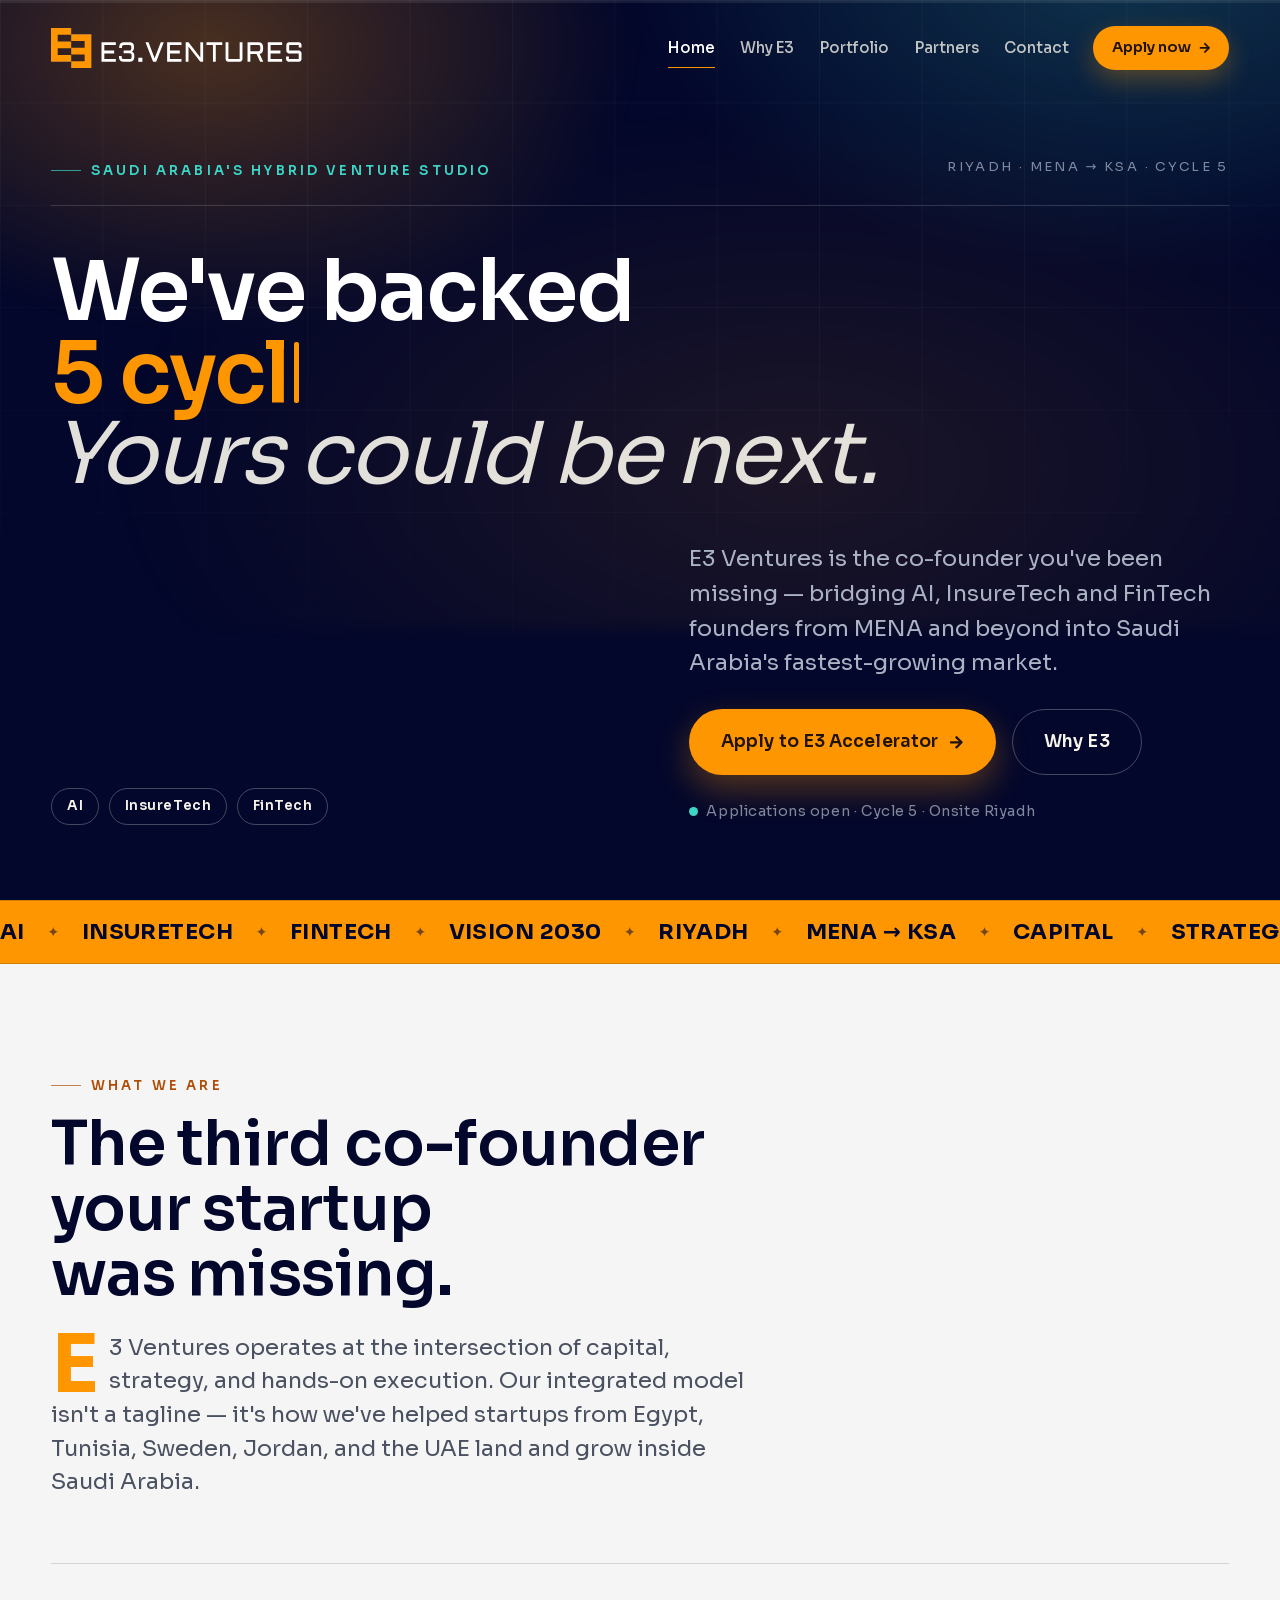
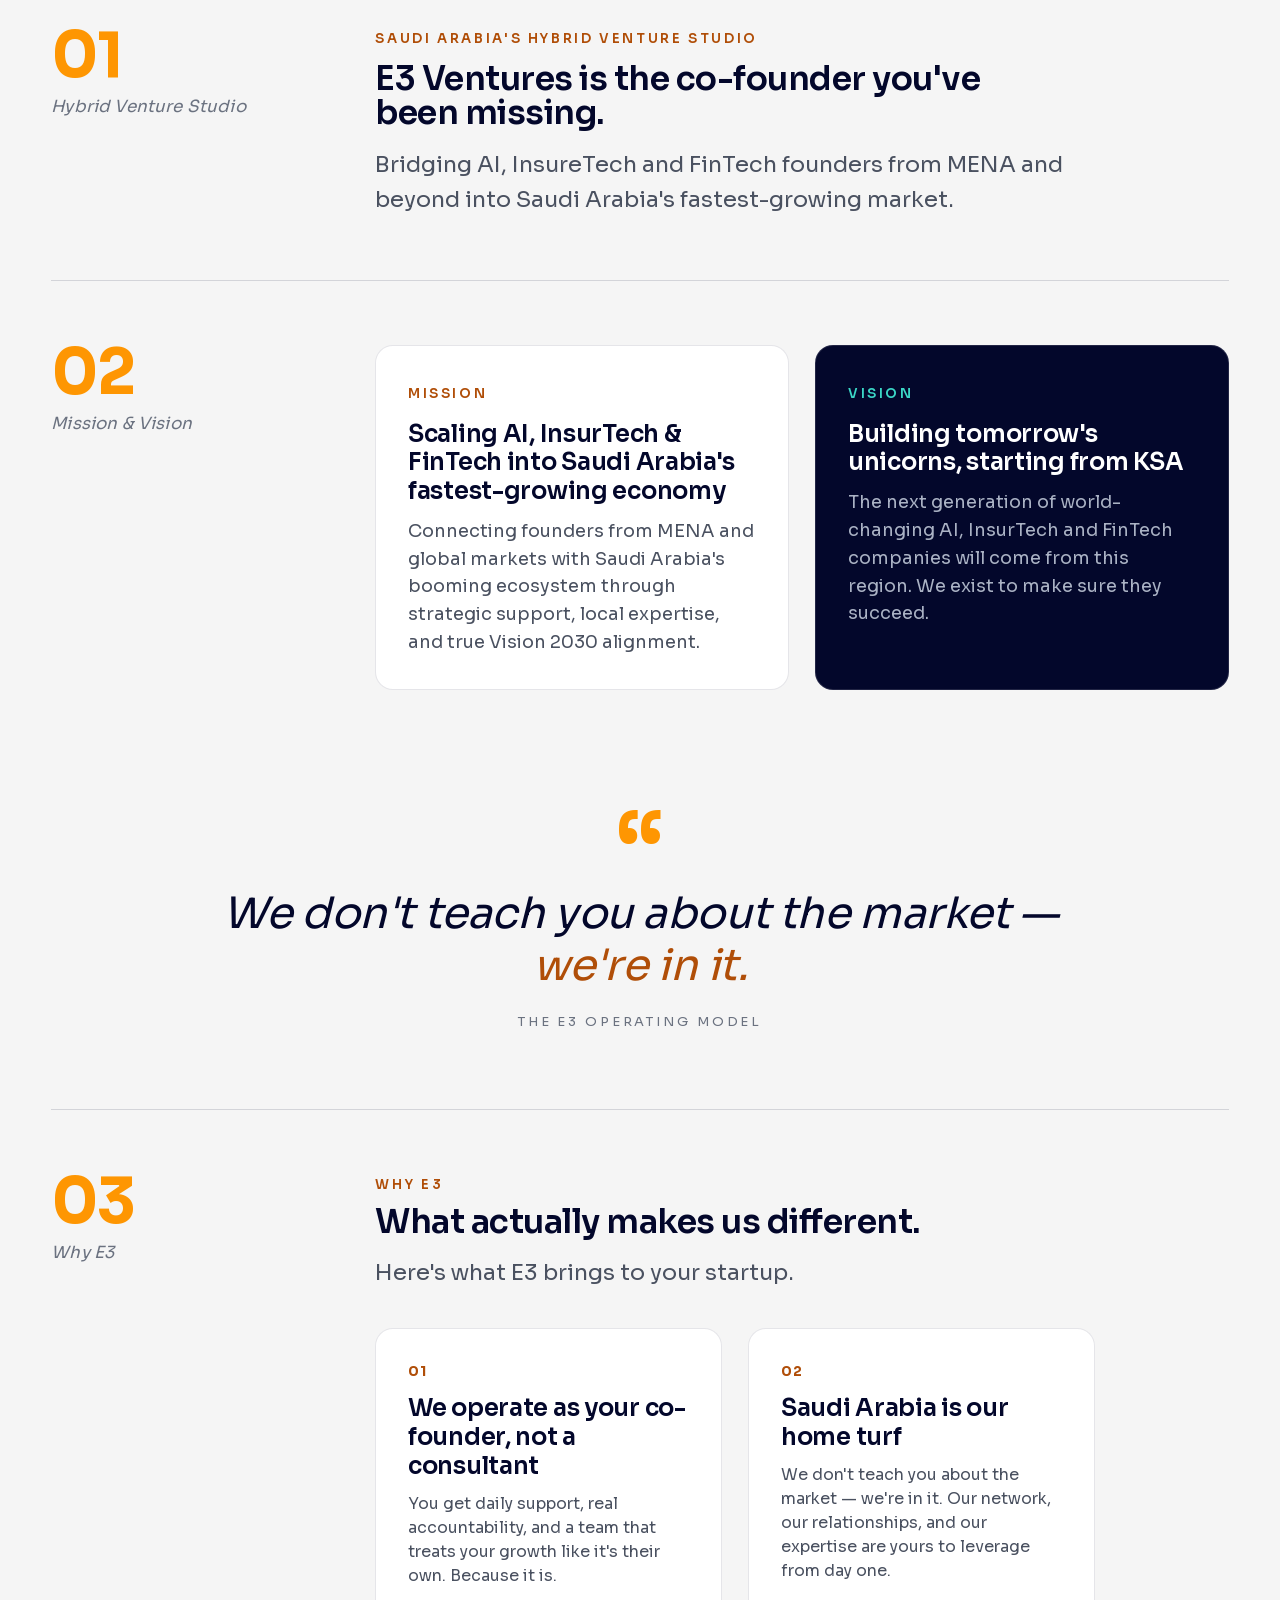
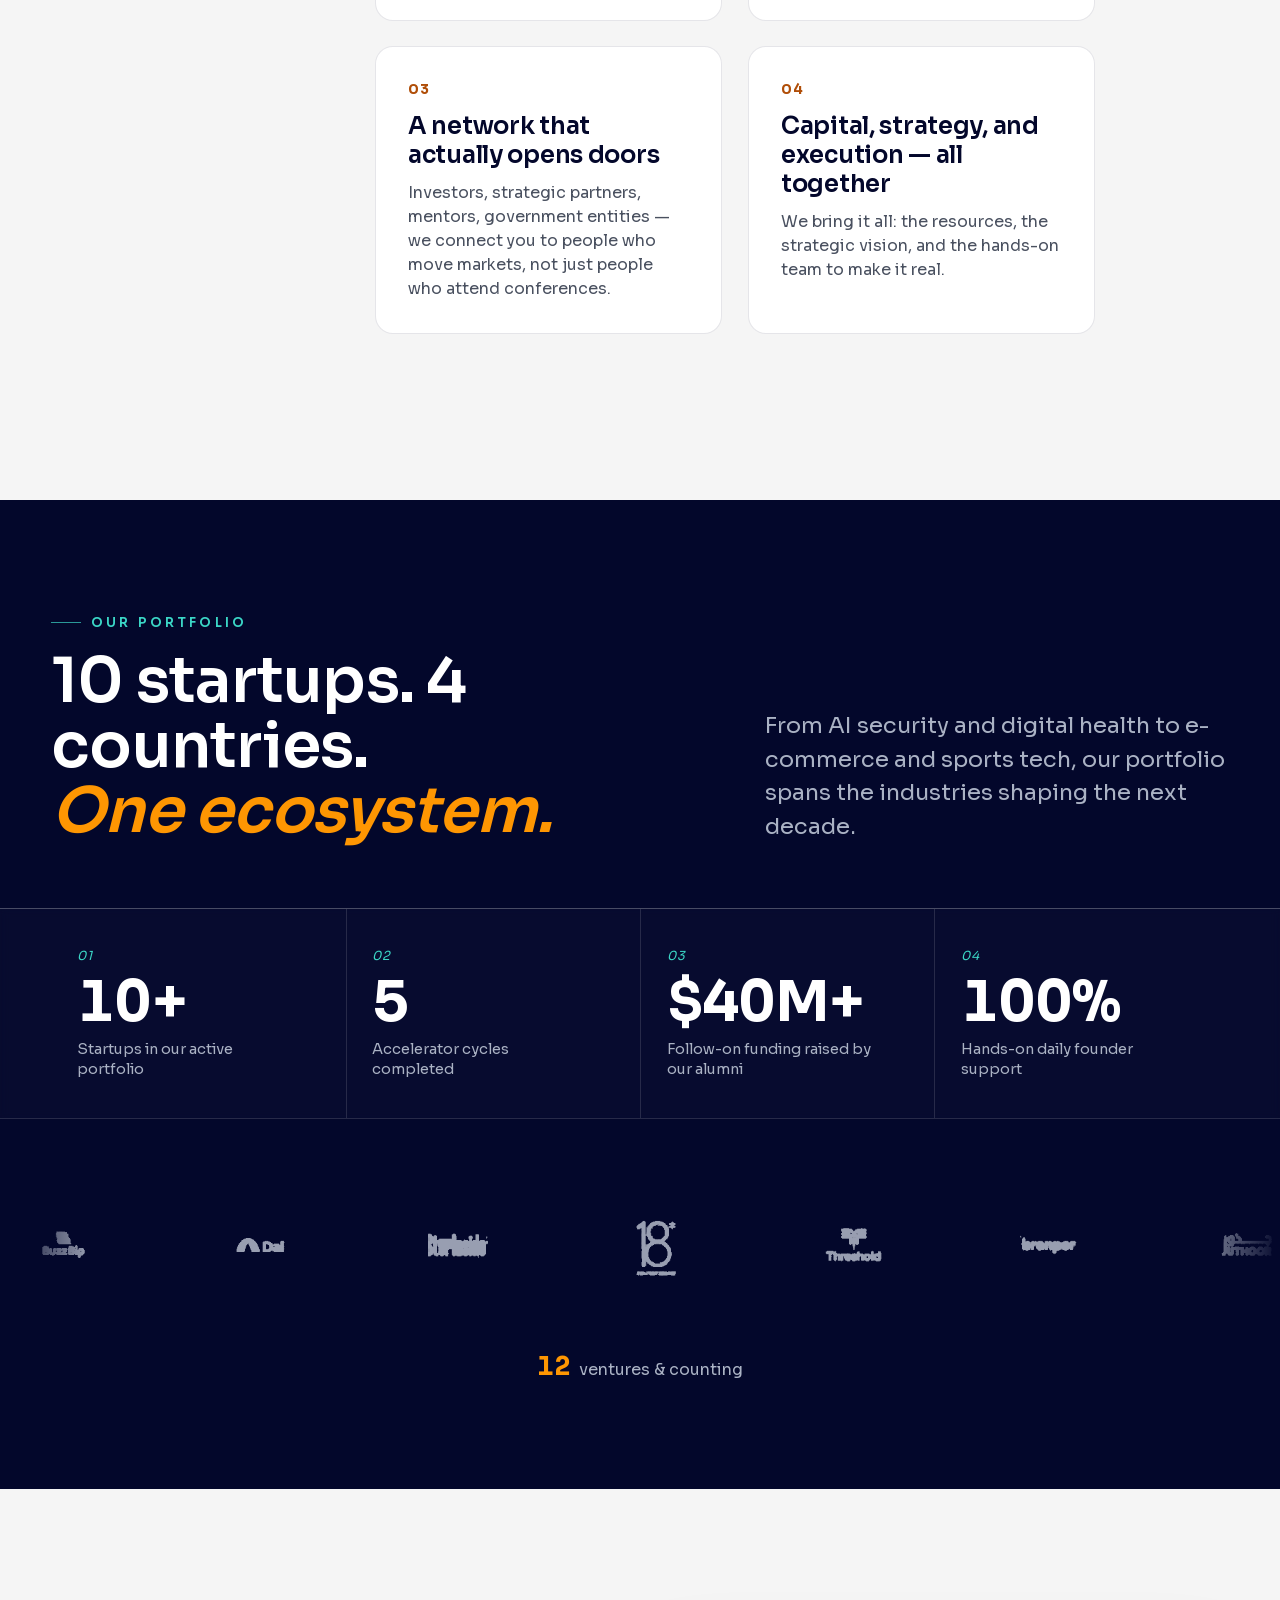
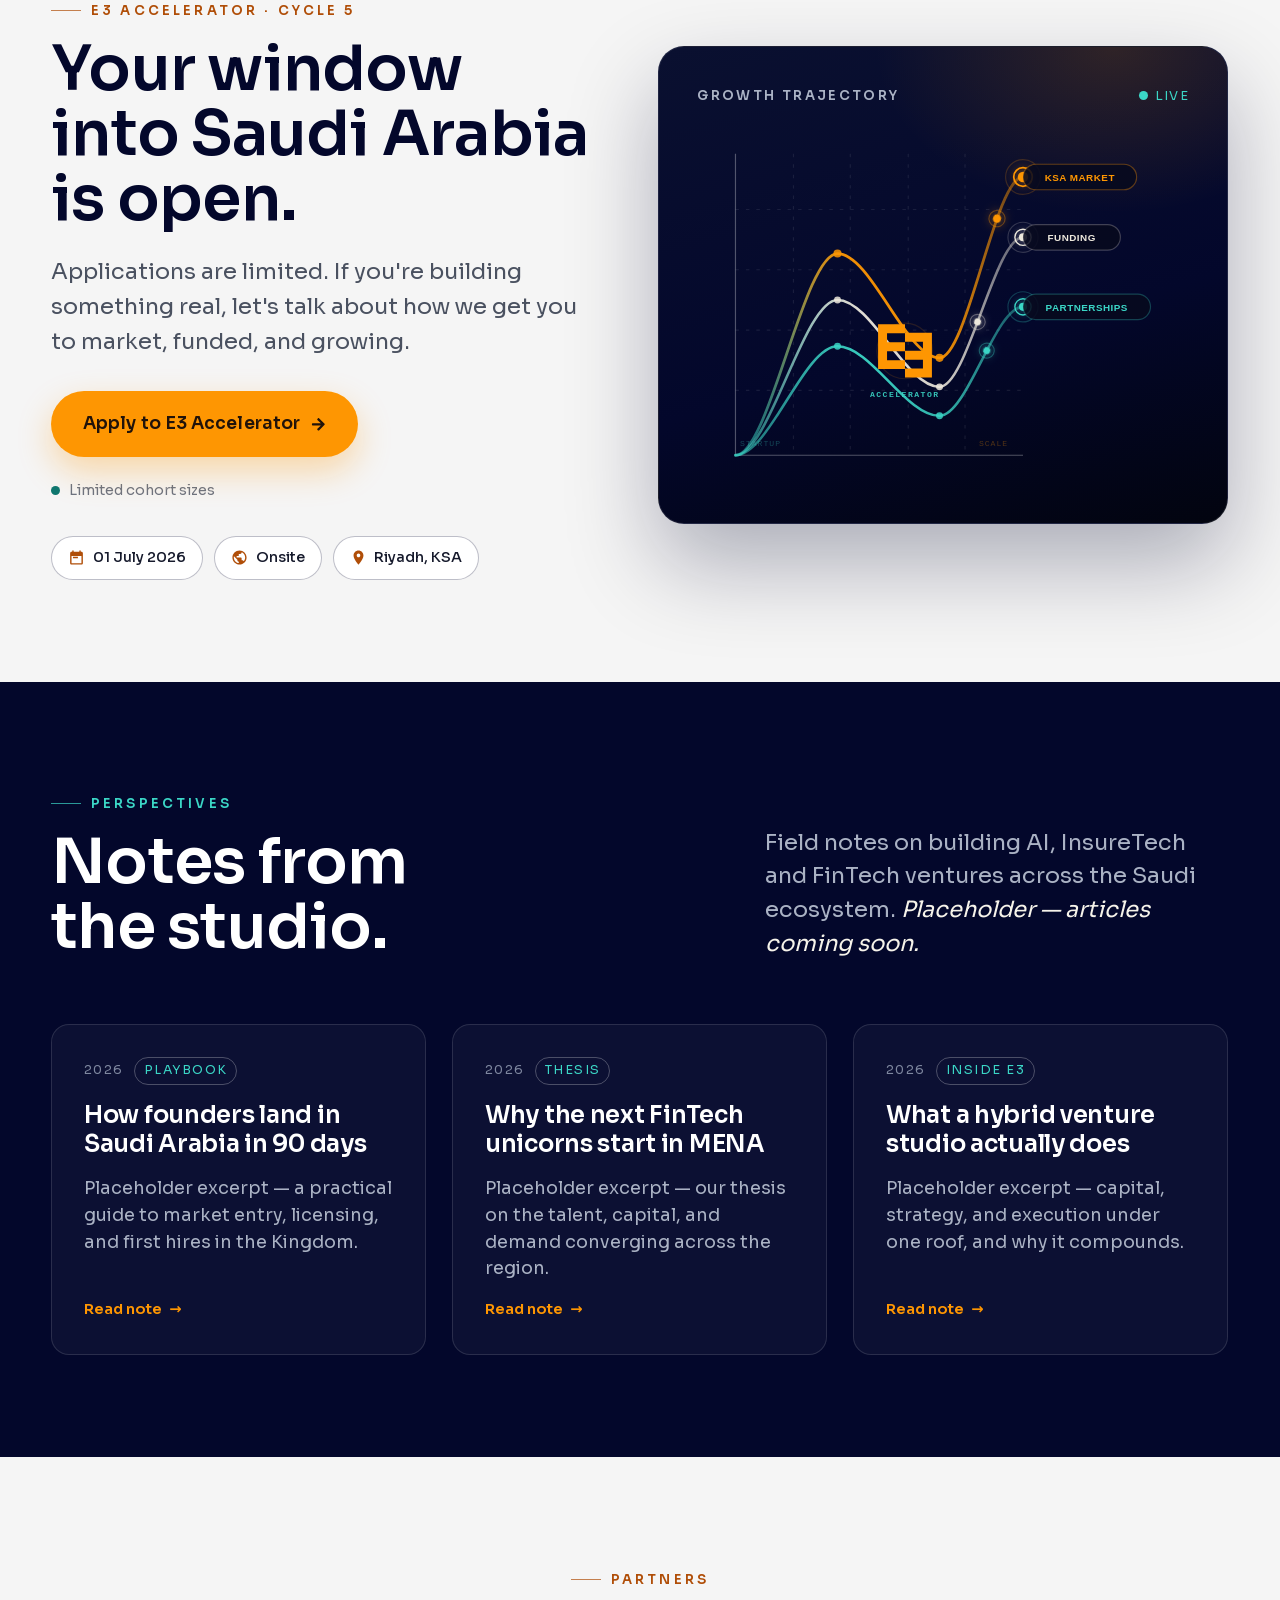
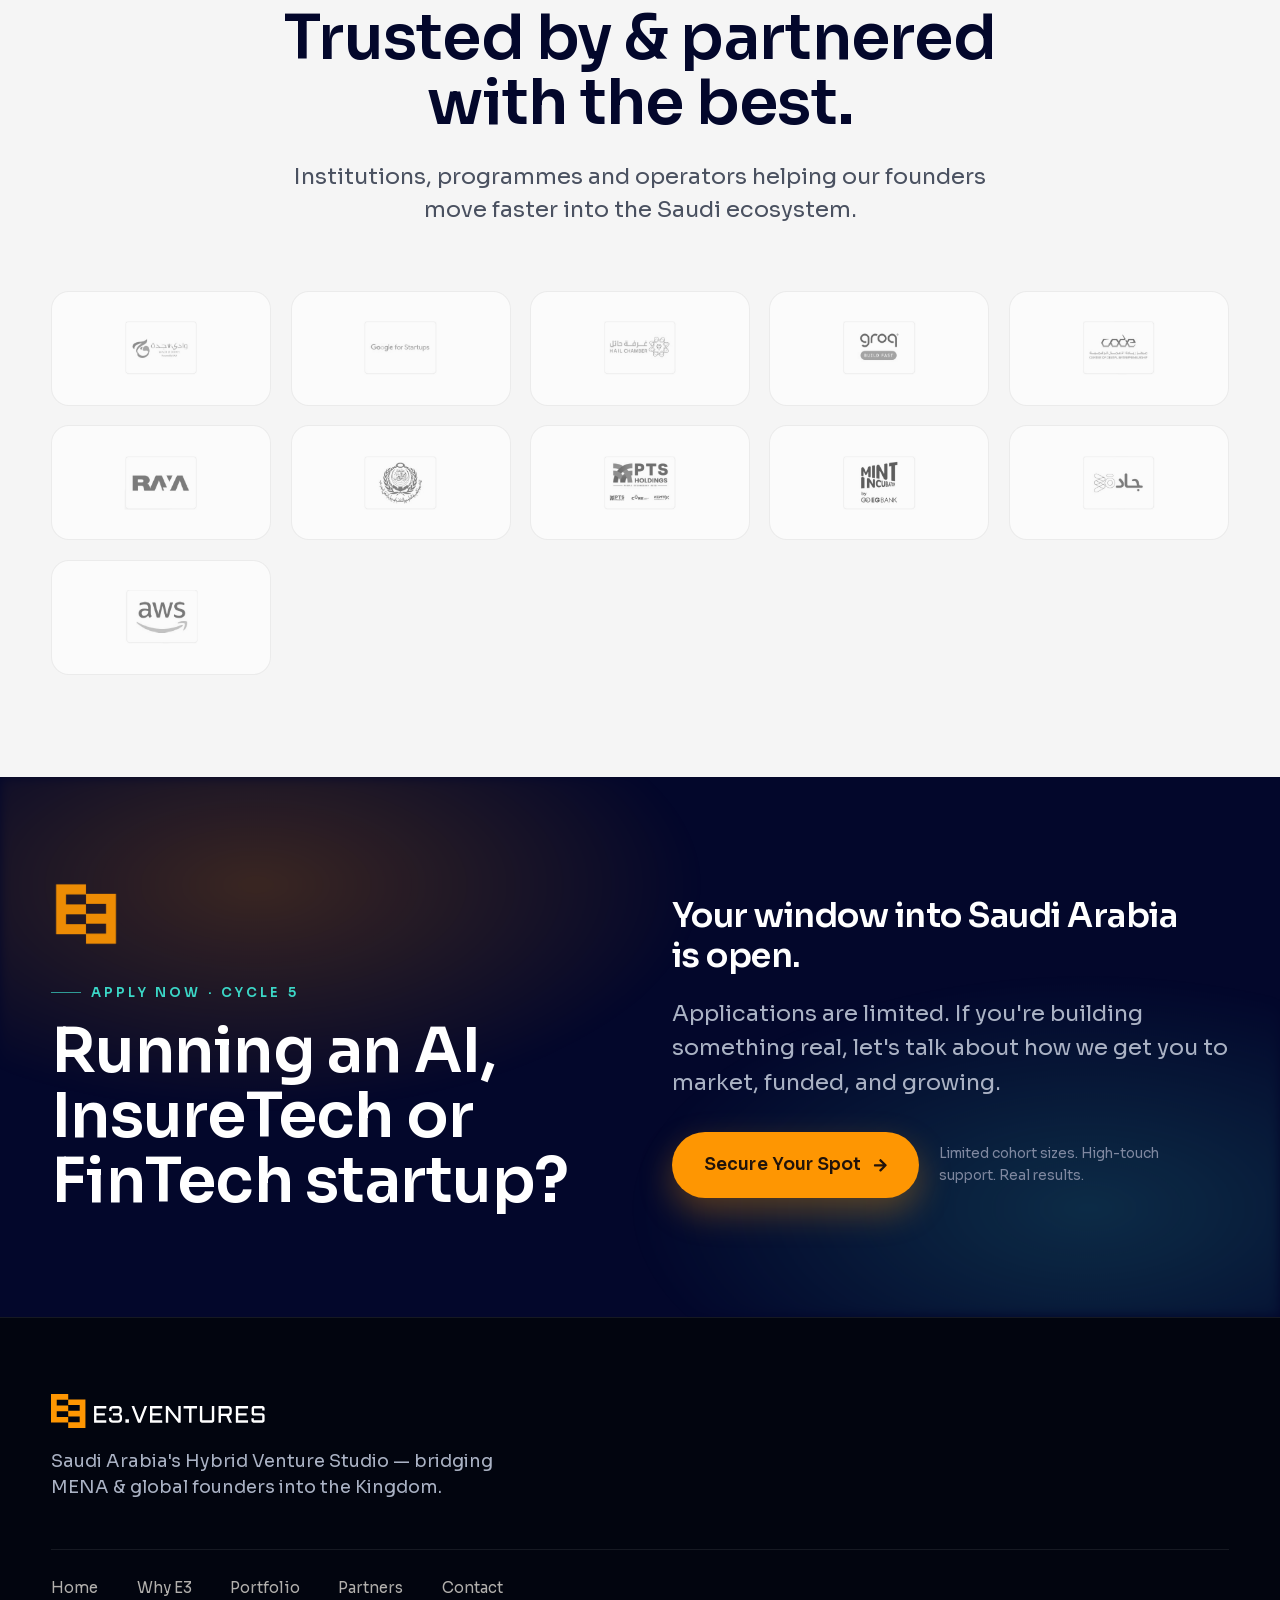
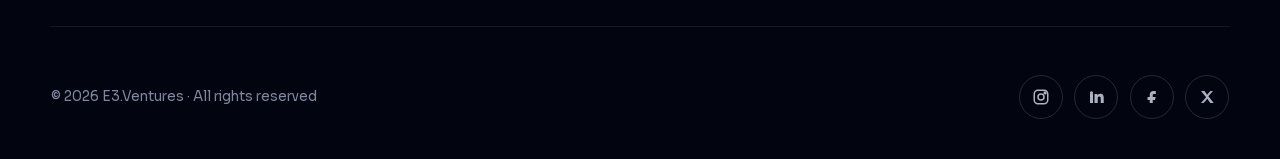
==== index.html @ e2f93c15 "E3 Ventures landing page — typing hero, relocated stats, portfolio logo marquee Editorial-magazine v" ====
<!DOCTYPE html>
<html lang="en">
<head>
  <meta charset="UTF-8">
  <meta name="viewport" content="width=device-width, initial-scale=1.0">
  <title>E3.Ventures — Saudi Arabia's Hybrid Venture Studio</title>
  <meta name="description" content="E3 Ventures is the co-founder AI, InsureTech, and FinTech founders have been missing — bridging MENA and global startups into Saudi Arabia's fastest-growing market.">
  <link rel="icon" href="assets/logo-mark.png">
  <link rel="stylesheet" href="styles.css?v=editorial-magazine-v6">
</head>
<body>
  <div class="scroll-progress" aria-hidden="true"><span></span></div>
  <div class="cursor-glow" aria-hidden="true"></div>

  <header class="site-header">
    <a class="brand" href="#home" aria-label="E3.Ventures homepage">
      <img src="assets/logo.webp" alt="E3.Ventures">
    </a>

    <nav class="primary-nav" aria-label="Primary navigation">
      <a class="active" href="#home" aria-current="location">Home</a>
      <a href="#why-e3">Why E3</a>
      <a href="#portfolio">Portfolio</a>
      <a href="#partners">Partners</a>
      <a href="#contact">Contact</a>
    </nav>

    <a class="header-cta magnetic" href="https://e3.ventures/programs/e3-accelerator/">
      <span>Apply now</span>
      <svg aria-hidden="true" viewBox="0 0 448 512">
        <path d="M190.5 66.9l22.2-22.2c9.4-9.4 24.6-9.4 33.9 0L441 239c9.4 9.4 9.4 24.6 0 33.9L246.6 467.3c-9.4 9.4-24.6 9.4-33.9 0l-22.2-22.2c-9.5-9.5-9.3-25 .4-34.3L311.4 296H24c-13.3 0-24-10.7-24-24v-32c0-13.3 10.7-24 24-24h287.4L190.9 101.2c-9.8-9.3-10-24.8-.4-34.3z"/>
      </svg>
    </a>

    <button class="menu-toggle" type="button" aria-label="Toggle navigation" aria-controls="mobile-navigation" aria-expanded="false">
      <span></span>
      <span></span>
      <span></span>
    </button>
  </header>

  <nav class="mobile-nav" id="mobile-navigation" aria-label="Mobile navigation" aria-hidden="true">
    <a class="active" href="#home" aria-current="location">Home</a>
    <a href="#why-e3">Why E3</a>
    <a href="#portfolio">Portfolio</a>
    <a href="#partners">Partners</a>
    <a href="#contact">Contact</a>
    <a class="mobile-apply" href="https://e3.ventures/programs/e3-accelerator/">Apply to E3 Accelerator</a>
  </nav>

  <main>
    <!-- ════════════════ HERO ════════════════ -->
    <section class="hero section-dark story-section" id="home" data-story-step="0" aria-labelledby="home-title">
      <div class="hero-aurora" aria-hidden="true" data-parallax="0.12"></div>
      <div class="hero-grid-lines" aria-hidden="true"></div>

      <div class="wrap hero-wrap">
        <div class="hero-masthead" data-reveal>
          <p class="eyebrow"><span></span>Saudi Arabia's Hybrid Venture Studio</p>
          <p class="hero-dateline">Riyadh · MENA → KSA · Cycle 5</p>
        </div>

        <h1 class="hero-title" id="home-title" data-reveal>
          We've backed<br>
          <span class="hero-title-accent" aria-label="10+ startups, 5 cycles, $40M+ funding, 100% founder support."><span class="hero-type" data-words="10+ startups,5 cycles,$40M+ funding,100% hands-on">10+ startups</span><span class="hero-caret" aria-hidden="true"></span></span><br>
          <em>Yours could be next.</em>
        </h1>

        <div class="hero-lower">
          <div class="hero-tags" data-reveal aria-label="E3 focus areas">
            <span>AI</span>
            <span>InsureTech</span>
            <span>FinTech</span>
          </div>

          <div class="hero-lead-col" data-reveal>
            <p class="hero-intro">E3 Ventures is the co-founder you've been missing — bridging AI, InsureTech and FinTech founders from MENA and beyond into Saudi Arabia's fastest-growing market.</p>
            <div class="hero-actions">
              <a class="button primary large magnetic" href="https://e3.ventures/programs/e3-accelerator/">
                <span>Apply to E3 Accelerator</span>
                <svg aria-hidden="true" viewBox="0 0 448 512">
                  <path d="M190.5 66.9l22.2-22.2c9.4-9.4 24.6-9.4 33.9 0L441 239c9.4 9.4 9.4 24.6 0 33.9L246.6 467.3c-9.4 9.4-24.6 9.4-33.9 0l-22.2-22.2c-9.5-9.5-9.3-25 .4-34.3L311.4 296H24c-13.3 0-24-10.7-24-24v-32c0-13.3 10.7-24 24-24h287.4L190.9 101.2c-9.8-9.3-10-24.8-.4-34.3z"/>
                </svg>
              </a>
              <a class="button ghost large" href="#why-e3"><span>Why E3</span></a>
            </div>
            <p class="hero-meta">
              <span class="pulse-dot" aria-hidden="true"></span>
              Applications open · Cycle 5 · Onsite Riyadh
            </p>
          </div>
        </div>
      </div>
    </section>

    <!-- ════════════════ KINETIC TICKER ════════════════ -->
    <div class="ticker" aria-hidden="true">
      <div class="ticker-track">
        <span>AI</span><i>✦</i><span>InsureTech</span><i>✦</i><span>FinTech</span><i>✦</i><span>Vision 2030</span><i>✦</i><span>Riyadh</span><i>✦</i><span>MENA → KSA</span><i>✦</i><span>Capital</span><i>✦</i><span>Strategy</span><i>✦</i><span>Execution</span><i>✦</i>
        <span>AI</span><i>✦</i><span>InsureTech</span><i>✦</i><span>FinTech</span><i>✦</i><span>Vision 2030</span><i>✦</i><span>Riyadh</span><i>✦</i><span>MENA → KSA</span><i>✦</i><span>Capital</span><i>✦</i><span>Strategy</span><i>✦</i><span>Execution</span><i>✦</i>
      </div>
    </div>

    <!-- ════════════════ WHY E3 — EDITORIAL ════════════════ -->
    <section class="content why-e3 section-light story-section" id="why-e3" data-story-step="1" aria-labelledby="why-e3-title">
      <div class="wrap">
        <header class="section-masthead" data-reveal>
          <p class="eyebrow"><span></span>What We Are</p>
          <h2 class="section-title" id="why-e3-title">The third co-founder your startup was&nbsp;missing.</h2>
          <p class="section-lead dropcap">E3 Ventures operates at the intersection of capital, strategy, and hands-on execution. Our integrated model isn't a tagline — it's how we've helped startups from Egypt, Tunisia, Sweden, Jordan, and the UAE land and grow inside Saudi Arabia.</p>
        </header>

        <!-- 01 -->
        <article class="entry" data-reveal>
          <div class="entry-index">
            <span class="entry-num">01</span>
            <em class="entry-label">Hybrid Venture Studio</em>
          </div>
          <div class="entry-body">
            <p class="kicker">Saudi Arabia's Hybrid Venture Studio</p>
            <h3 class="entry-statement">E3 Ventures is the co-founder you've been&nbsp;missing.</h3>
            <p class="entry-text">Bridging AI, InsureTech and FinTech founders from MENA and beyond into Saudi Arabia's fastest-growing market.</p>
          </div>
        </article>

        <!-- 02 -->
        <article class="entry" data-reveal>
          <div class="entry-index">
            <span class="entry-num">02</span>
            <em class="entry-label">Mission &amp; Vision</em>
          </div>
          <div class="entry-body mission-vision">
            <div class="statement-card mission-card interactive-surface">
              <span class="card-tab">Mission</span>
              <h4>Scaling AI, InsurTech &amp; FinTech into Saudi Arabia's fastest-growing economy</h4>
              <p>Connecting founders from MENA and global markets with Saudi Arabia's booming ecosystem through strategic support, local expertise, and true Vision 2030 alignment.</p>
            </div>
            <div class="statement-card vision-card interactive-surface">
              <span class="card-tab">Vision</span>
              <h4>Building tomorrow's unicorns, starting from&nbsp;KSA</h4>
              <p>The next generation of world-changing AI, InsurTech and FinTech companies will come from this region. We exist to make sure they succeed.</p>
            </div>
          </div>
        </article>

        <!-- pull quote -->
        <blockquote class="pull-quote" data-reveal>
          <span class="quote-mark" aria-hidden="true">“</span>
          <p>We don't teach you about the market — <em>we're in it.</em></p>
          <cite>The E3 operating model</cite>
        </blockquote>

        <!-- 03 -->
        <article class="entry" data-reveal>
          <div class="entry-index">
            <span class="entry-num">03</span>
            <em class="entry-label">Why E3</em>
          </div>
          <div class="entry-body">
            <div class="why-subhead">
              <p class="kicker">Why E3</p>
              <h3 class="entry-statement">What actually makes us&nbsp;different.</h3>
              <p class="entry-text">Here's what E3 brings to your startup.</p>
            </div>
            <div class="reasons-grid">
              <article class="reason-card interactive-surface" data-reveal>
                <span class="reason-num" aria-hidden="true">01</span>
                <h3>We operate as your co-founder, not a consultant</h3>
                <p>You get daily support, real accountability, and a team that treats your growth like it's their own. Because it is.</p>
              </article>
              <article class="reason-card interactive-surface" data-reveal>
                <span class="reason-num" aria-hidden="true">02</span>
                <h3>Saudi Arabia is our home turf</h3>
                <p>We don't teach you about the market — we're in it. Our network, our relationships, and our expertise are yours to leverage from day one.</p>
              </article>
              <article class="reason-card interactive-surface" data-reveal>
                <span class="reason-num" aria-hidden="true">03</span>
                <h3>A network that actually opens doors</h3>
                <p>Investors, strategic partners, mentors, government entities — we connect you to people who move markets, not just people who attend conferences.</p>
              </article>
              <article class="reason-card interactive-surface" data-reveal>
                <span class="reason-num" aria-hidden="true">04</span>
                <h3>Capital, strategy, and execution — all together</h3>
                <p>We bring it all: the resources, the strategic vision, and the hands-on team to make it real.</p>
              </article>
            </div>
          </div>
        </article>
      </div>
    </section>

    <!-- ════════════════ PORTFOLIO — HORIZONTAL SCROLL ════════════════ -->
    <section class="content portfolio section-dark story-section" id="portfolio" data-story-step="2">
      <div class="wrap">
        <header class="section-masthead portfolio-masthead" data-reveal>
          <div class="portfolio-title">
            <p class="eyebrow"><span></span>Our Portfolio</p>
            <h2 class="section-title">10 startups. 4 countries.<br><em>One ecosystem.</em></h2>
          </div>
          <p class="section-lead">From AI security and digital health to e-commerce and sports tech, our portfolio spans the industries shaping the next decade.</p>
        </header>
      </div>

      <!-- live stats band -->
      <div class="hero-stats portfolio-stats" data-reveal>
        <div class="wrap hero-stats-wrap" aria-label="Key results">
          <article class="stat">
            <em class="stat-index" aria-hidden="true">01</em>
            <strong data-count="10" data-suffix="+">10+</strong>
            <span>Startups in our active portfolio</span>
          </article>
          <article class="stat">
            <em class="stat-index" aria-hidden="true">02</em>
            <strong data-count="5">5</strong>
            <span>Accelerator cycles completed</span>
          </article>
          <article class="stat">
            <em class="stat-index" aria-hidden="true">03</em>
            <strong data-count="40" data-prefix="$" data-suffix="M+">$40M+</strong>
            <span>Follow-on funding raised by our alumni</span>
          </article>
          <article class="stat">
            <em class="stat-index" aria-hidden="true">04</em>
            <strong data-count="100" data-suffix="%">100%</strong>
            <span>Hands-on daily founder support</span>
          </article>
        </div>
      </div>

      <div class="portfolio-scroll" data-reveal>
        <div class="portfolio-track">
          <div class="company-logo"><img src="assets/portfolio-logos-light/buzzbip.png" alt="BuzzBip"></div>
          <div class="company-logo"><img src="assets/portfolio-logos-light/dal.png" alt="Dal"></div>
          <div class="company-logo"><img src="assets/portfolio-logos-light/stepinside-virtual.png" alt="Stepinside Virtual"></div>
          <div class="company-logo"><img src="assets/portfolio-logos-light/18degree.png" alt="18Degree"></div>
          <div class="company-logo"><img src="assets/portfolio-logos-light/threshold.png" alt="Threshold"></div>
          <div class="company-logo"><img src="assets/portfolio-logos-light/branper.png" alt="Branper"></div>
          <div class="company-logo"><img src="assets/portfolio-logos-light/juthoor.png" alt="Juthoor"></div>
          <div class="company-logo"><img src="assets/portfolio-logos-light/rukna-parking.png" alt="Rukna Parking"></div>
          <div class="company-logo"><img src="assets/portfolio-logos-light/pokamind.png" alt="Pokamind"></div>
          <div class="company-logo"><img src="assets/portfolio-logos-light/annota8.png" alt="Annota8"></div>
          <div class="company-logo"><img src="assets/portfolio-logos-light/dieteck.png" alt="Dieteck"></div>
          <div class="company-logo"><img src="assets/portfolio-logos-light/nexaguard.png" alt="NexaGuard"></div>
        </div>
      </div>

      <div class="wrap portfolio-foot">
        <p class="portfolio-count"><strong data-count="12">12</strong> ventures &amp; counting</p>
      </div>
    </section>

    <!-- ════════════════ ACCELERATOR — LIGHT w/ DARK CHART INSET ════════════════ -->
    <section class="content accelerator section-light story-section" id="accelerator" data-story-step="3" aria-labelledby="accelerator-title">
      <div class="wrap accelerator-wrap">
        <div class="accelerator-copy" data-reveal>
          <p class="eyebrow"><span></span>E3 Accelerator · Cycle 5</p>
          <h2 class="section-title" id="accelerator-title">Your window into Saudi&nbsp;Arabia is&nbsp;open.</h2>
          <p class="accelerator-text">Applications are limited. If you're building something real, let's talk about how we get you to market, funded, and growing.</p>
          <div class="accelerator-actions">
            <a class="button primary large magnetic" href="https://e3.ventures/programs/e3-accelerator/">
              <span>Apply to E3 Accelerator</span>
              <svg aria-hidden="true" viewBox="0 0 448 512">
                <path d="M190.5 66.9l22.2-22.2c9.4-9.4 24.6-9.4 33.9 0L441 239c9.4 9.4 9.4 24.6 0 33.9L246.6 467.3c-9.4 9.4-24.6 9.4-33.9 0l-22.2-22.2c-9.5-9.5-9.3-25 .4-34.3L311.4 296H24c-13.3 0-24-10.7-24-24v-32c0-13.3 10.7-24 24-24h287.4L190.9 101.2c-9.8-9.3-10-24.8-.4-34.3z"/>
              </svg>
            </a>
          </div>
          <span class="accelerator-hint">
            <span class="pulse-dot"></span>
            Limited cohort sizes
          </span>
          <ul class="accelerator-facts">
            <li class="fact-tag">
              <svg class="fact-icon" viewBox="0 0 24 24" aria-hidden="true"><path d="M19 4h-1V2h-2v2H8V2H6v2H5c-1.11 0-1.99.9-1.99 2L3 20c0 1.1.89 2 2 2h14c1.1 0 2-.9 2-2V6c0-1.1-.9-2-2-2zm0 16H5V10h14v10zm-5-7H7v-2h7v2z"/></svg>
              01 July 2026
            </li>
            <li class="fact-tag">
              <svg class="fact-icon" viewBox="0 0 24 24" aria-hidden="true"><path d="M12 2C6.48 2 2 6.48 2 12s4.48 10 10 10 10-4.48 10-10S17.52 2 12 2zm-1 17.93c-3.95-.49-7-3.85-7-7.93 0-.62.08-1.21.21-1.79L9 15v1c0 1.1.9 2 2 2v1.93zm6.9-2.53c-.26-.81-1-1.4-1.9-1.4h-1v-3c0-.55-.45-1-1-1h-6v-2h2c.55 0 1-.45 1-1V7h2c1.1 0 2-.9 2-2v-.41c2.93 1.19 5 4.06 5 7.41 0 2.08-.8 3.97-2.1 5.4z"/></svg>
              Onsite
            </li>
            <li class="fact-tag">
              <svg class="fact-icon" viewBox="0 0 24 24" aria-hidden="true"><path d="M12 2C8.13 2 5 5.13 5 9c0 5.25 7 13 7 13s7-7.75 7-13c0-3.87-3.13-7-7-7zm0 9.5c-1.38 0-2.5-1.12-2.5-2.5s1.12-2.5 2.5-2.5 2.5 1.12 2.5 2.5-1.12 2.5-2.5 2.5z"/></svg>
              Riyadh, KSA
            </li>
          </ul>
        </div>

        <div class="accelerator-panel interactive-surface" data-reveal aria-label="E3 Accelerator growth trajectory">
          <div class="panel-head">
            <span class="panel-kicker-label">Growth trajectory</span>
            <span class="panel-live"><span class="pulse-dot"></span>Live</span>
          </div>
          <div class="acceleration-chart-container">
            <svg class="acceleration-chart-svg" viewBox="0 0 414 310" fill="none" xmlns="http://www.w3.org/2000/svg" overflow="visible" role="img" aria-label="Chart: E3 accelerates startups across KSA market entry, funding, and partnerships">
              <defs>
                <linearGradient id="wave1Grad" x1="28" y1="246" x2="276" y2="44" gradientUnits="userSpaceOnUse">
                  <stop offset="0%" stop-color="#3BD6C6" stop-opacity="0.5"/>
                  <stop offset="50%" stop-color="#FE9602" stop-opacity="0.95"/>
                  <stop offset="100%" stop-color="#FE9602" stop-opacity="0.4"/>
                </linearGradient>
                <linearGradient id="wave2Grad" x1="28" y1="266" x2="276" y2="96" gradientUnits="userSpaceOnUse">
                  <stop offset="0%" stop-color="#3BD6C6" stop-opacity="0.5"/>
                  <stop offset="50%" stop-color="#EDE8DC" stop-opacity="0.95"/>
                  <stop offset="100%" stop-color="#EDE8DC" stop-opacity="0.4"/>
                </linearGradient>
                <linearGradient id="wave3Grad" x1="28" y1="284" x2="276" y2="156" gradientUnits="userSpaceOnUse">
                  <stop offset="0%" stop-color="#3BD6C6" stop-opacity="0.5"/>
                  <stop offset="50%" stop-color="#3BD6C6" stop-opacity="0.95"/>
                  <stop offset="100%" stop-color="#3BD6C6" stop-opacity="0.4"/>
                </linearGradient>
              </defs>

              <g opacity="0.08">
                <line x1="28" y1="72" x2="276" y2="72" stroke="#fff" stroke-width="1" stroke-dasharray="3 6"/>
                <line x1="28" y1="124" x2="276" y2="124" stroke="#fff" stroke-width="1" stroke-dasharray="3 6"/>
                <line x1="28" y1="176" x2="276" y2="176" stroke="#fff" stroke-width="1" stroke-dasharray="3 6"/>
                <line x1="28" y1="228" x2="276" y2="228" stroke="#fff" stroke-width="1" stroke-dasharray="3 6"/>
                <line x1="78" y1="24" x2="78" y2="284" stroke="#fff" stroke-width="1" stroke-dasharray="3 6"/>
                <line x1="127" y1="24" x2="127" y2="284" stroke="#fff" stroke-width="1" stroke-dasharray="3 6"/>
                <line x1="177" y1="24" x2="177" y2="284" stroke="#fff" stroke-width="1" stroke-dasharray="3 6"/>
                <line x1="226" y1="24" x2="226" y2="284" stroke="#fff" stroke-width="1" stroke-dasharray="3 6"/>
              </g>

              <g opacity="0.3">
                <line x1="28" y1="284" x2="276" y2="284" stroke="#fff" stroke-width="1"/>
                <line x1="28" y1="24" x2="28" y2="284" stroke="#fff" stroke-width="1"/>
                <text x="32" y="276" fill="#3BD6C6" font-size="7" font-family="monospace" letter-spacing="0.12em">STARTUP</text>
                <text x="238" y="276" fill="#FE9602" font-size="7" font-family="monospace" letter-spacing="0.12em">SCALE</text>
              </g>

              <path id="wave1Path" class="wave-path wave-path-1" d="M 28 284 C 57 284, 87 110, 116 110 C 145 110, 175 200, 204 200 C 228 200, 252 44, 276 44" fill="none" stroke="url(#wave1Grad)" stroke-width="2.4" stroke-linecap="round" stroke-linejoin="round"/>
              <g>
                <circle cx="116" cy="110" r="3.5" class="chart-node-dot dot-w1"/>
                <circle cx="204" cy="200" r="3.5" class="chart-node-dot dot-w1"/>
              </g>
              <g class="particle-w1">
                <animateMotion dur="4.2s" repeatCount="indefinite" calcMode="spline" keyTimes="0;1" keySplines="0.38 0 0.62 1" rotate="auto"><mpath href="#wave1Path"/></animateMotion>
                <circle r="3.5" fill="#FE9602" filter="drop-shadow(0 0 5px #FE9602)"/>
                <circle r="7" fill="none" stroke="#FE9602" stroke-width="1" opacity="0.35" class="node-aura"/>
              </g>
              <g class="target-node line-end-label">
                <circle cx="276" cy="44" r="15" fill="none" stroke="#FE9602" stroke-width="1" opacity="0.2" class="ping-circle"/>
                <circle cx="276" cy="44" r="8" fill="none" stroke="#FE9602" stroke-width="1.5" class="ping-circle-inner"/>
                <circle cx="276" cy="44" r="4.5" fill="#FE9602" filter="drop-shadow(0 0 6px #FE9602)"/>
                <rect x="276" y="33" width="98" height="22" rx="11" fill="rgba(7,10,30,0.88)" stroke="rgba(254,150,2,0.35)" stroke-width="1"/>
                <text x="325" y="47.5" fill="#FE9602" font-size="8.5" font-family="sans-serif" font-weight="700" text-anchor="middle" letter-spacing="0.05em">KSA MARKET</text>
              </g>

              <path id="wave2Path" class="wave-path wave-path-2" d="M 28 284 C 57 284, 87 150, 116 150 C 145 150, 175 225, 204 225 C 228 225, 252 96, 276 96" fill="none" stroke="url(#wave2Grad)" stroke-width="2.2" stroke-linecap="round" stroke-linejoin="round"/>
              <g>
                <circle cx="116" cy="150" r="3" class="chart-node-dot dot-w2"/>
                <circle cx="204" cy="225" r="3" class="chart-node-dot dot-w2"/>
              </g>
              <g class="particle-w2">
                <animateMotion dur="4.8s" repeatCount="indefinite" calcMode="spline" keyTimes="0;1" keySplines="0.38 0 0.62 1" rotate="auto"><mpath href="#wave2Path"/></animateMotion>
                <circle r="3" fill="#EDE8DC" filter="drop-shadow(0 0 4px #EDE8DC)"/>
                <circle r="6.5" fill="none" stroke="#EDE8DC" stroke-width="1" opacity="0.35" class="node-aura"/>
              </g>
              <g class="target-node line-end-label">
                <circle cx="276" cy="96" r="13" fill="none" stroke="#EDE8DC" stroke-width="1" opacity="0.2" class="ping-circle"/>
                <circle cx="276" cy="96" r="7" fill="none" stroke="#EDE8DC" stroke-width="1.2" class="ping-circle-inner"/>
                <circle cx="276" cy="96" r="3.5" fill="#EDE8DC" filter="drop-shadow(0 0 5px #EDE8DC)"/>
                <rect x="276" y="85" width="84" height="22" rx="11" fill="rgba(7,10,30,0.88)" stroke="rgba(237,232,220,0.25)" stroke-width="1"/>
                <text x="318" y="99.5" fill="#EDE8DC" font-size="8.5" font-family="sans-serif" font-weight="700" text-anchor="middle" letter-spacing="0.05em">FUNDING</text>
              </g>

              <path id="wave3Path" class="wave-path wave-path-3" d="M 28 284 C 57 284, 87 190, 116 190 C 145 190, 175 250, 204 250 C 228 250, 252 156, 276 156" fill="none" stroke="url(#wave3Grad)" stroke-width="2.2" stroke-linecap="round" stroke-linejoin="round"/>
              <g>
                <circle cx="116" cy="190" r="3" class="chart-node-dot dot-w3"/>
                <circle cx="204" cy="250" r="3" class="chart-node-dot dot-w3"/>
              </g>
              <g class="particle-w3">
                <animateMotion dur="4.5s" repeatCount="indefinite" calcMode="spline" keyTimes="0;1" keySplines="0.38 0 0.62 1" rotate="auto"><mpath href="#wave3Path"/></animateMotion>
                <circle r="3" fill="#3BD6C6" filter="drop-shadow(0 0 4px #3BD6C6)"/>
                <circle r="6.5" fill="none" stroke="#3BD6C6" stroke-width="1" opacity="0.35" class="node-aura"/>
              </g>
              <g class="target-node line-end-label">
                <circle cx="276" cy="156" r="13" fill="none" stroke="#3BD6C6" stroke-width="1" opacity="0.25" class="ping-circle"/>
                <circle cx="276" cy="156" r="7" fill="none" stroke="#3BD6C6" stroke-width="1.2" class="ping-circle-inner"/>
                <circle cx="276" cy="156" r="3.5" fill="#3BD6C6" filter="drop-shadow(0 0 5px #3BD6C6)"/>
                <rect x="276" y="145" width="110" height="22" rx="11" fill="rgba(7,10,30,0.88)" stroke="rgba(59,214,198,0.28)" stroke-width="1"/>
                <text x="331" y="159.5" fill="#3BD6C6" font-size="8.5" font-family="sans-serif" font-weight="700" text-anchor="middle" letter-spacing="0.05em">PARTNERSHIPS</text>
              </g>

              <g class="e3-gateway">
                <circle cx="174" cy="194" r="24" fill="none" stroke="#FE9602" stroke-width="1" opacity="0.14" class="ping-circle"/>
                <g transform="translate(151, 171) scale(1.15)" class="gate-logo-mark">
                  <path d="M40.3827 40.0001H20.1914V33.2697H33.6523V26.5393H20.1914V19.8089H33.6523V13.0785H20.1914V6.34814H40.3827V40.0001Z" fill="#FE9602"/>
                  <path d="M0.000125012 -8.18738e-05L20.1914 -8.01086e-05L20.1914 6.7303L6.73055 6.7303L6.73055 13.4607L20.1914 13.4607L20.1914 20.1911L6.73055 20.1911L6.73055 26.9215L20.1914 26.9215L20.1914 33.6519L0.00012207 33.6519L0.000125012 -8.18738e-05Z" fill="#FE9602"/>
                </g>
                <text x="174" y="234" fill="#3BD6C6" font-size="7" font-family="monospace" font-weight="700" text-anchor="middle" letter-spacing="0.18em" opacity="0.9">ACCELERATOR</text>
              </g>
            </svg>
          </div>
        </div>
      </div>
    </section>

    <!-- ════════════════ PERSPECTIVES — NEW (placeholder) ════════════════ -->
    <section class="content perspectives section-dark story-section" id="perspectives" data-story-step="4" aria-labelledby="perspectives-title">
      <div class="wrap">
        <header class="section-masthead perspectives-masthead" data-reveal>
          <div>
            <p class="eyebrow"><span></span>Perspectives</p>
            <h2 class="section-title" id="perspectives-title">Notes from the&nbsp;studio.</h2>
          </div>
          <p class="section-lead">Field notes on building AI, InsureTech and FinTech ventures across the Saudi ecosystem. <em>Placeholder — articles coming soon.</em></p>
        </header>

        <div class="perspectives-grid">
          <a class="perspective-card interactive-surface" href="#perspectives" data-reveal>
            <span class="perspective-meta"><time>2026</time><span class="perspective-cat">Playbook</span></span>
            <h3>How founders land in Saudi Arabia in 90 days</h3>
            <p>Placeholder excerpt — a practical guide to market entry, licensing, and first hires in the Kingdom.</p>
            <span class="perspective-read">Read note <i aria-hidden="true">→</i></span>
          </a>
          <a class="perspective-card interactive-surface" href="#perspectives" data-reveal>
            <span class="perspective-meta"><time>2026</time><span class="perspective-cat">Thesis</span></span>
            <h3>Why the next FinTech unicorns start in MENA</h3>
            <p>Placeholder excerpt — our thesis on the talent, capital, and demand converging across the region.</p>
            <span class="perspective-read">Read note <i aria-hidden="true">→</i></span>
          </a>
          <a class="perspective-card interactive-surface" href="#perspectives" data-reveal>
            <span class="perspective-meta"><time>2026</time><span class="perspective-cat">Inside E3</span></span>
            <h3>What a hybrid venture studio actually does</h3>
            <p>Placeholder excerpt — capital, strategy, and execution under one roof, and why it compounds.</p>
            <span class="perspective-read">Read note <i aria-hidden="true">→</i></span>
          </a>
        </div>
      </div>
    </section>

    <!-- ════════════════ PARTNERS — LIGHT ════════════════ -->
    <section class="content partners section-light story-section" id="partners" data-story-step="5" aria-labelledby="partners-title">
      <div class="wrap partners-wrap" data-reveal>
        <header class="section-masthead partners-masthead">
          <p class="eyebrow"><span></span>Partners</p>
          <h2 class="section-title" id="partners-title">Trusted by &amp; partnered with the&nbsp;best.</h2>
          <p class="section-lead">Institutions, programmes and operators helping our founders move faster into the Saudi ecosystem.</p>
        </header>
        <div class="partner-grid" aria-label="Trusted partner logos">
          <img src="assets/partner-logos/wadi-jeddah.png" alt="Wadi Jeddah" loading="lazy">
          <img src="assets/partner-logos/google-for-startups.png" alt="Google for Startups" loading="lazy">
          <img src="assets/partner-logos/hail-chamber.png" alt="Hail Chamber" loading="lazy">
          <img src="assets/partner-logos/groq.png" alt="Groq" loading="lazy">
          <img src="assets/partner-logos/code.png" alt="Center of Digital Entrepreneurship" loading="lazy">
          <img src="assets/partner-logos/raya.png" alt="Raya" loading="lazy">
          <img src="assets/partner-logos/aastmt.png" alt="Arab Academy for Science, Technology and Maritime Transport" loading="lazy">
          <img src="assets/partner-logos/pts-holdings.png" alt="PTS Holdings" loading="lazy">
          <img src="assets/partner-logos/mint-incubator.png" alt="MINT Incubator by EGBANK" loading="lazy">
          <img src="assets/partner-logos/jad.png" alt="Jad" loading="lazy">
          <img src="assets/partner-logos/aws.png" alt="AWS" loading="lazy">
        </div>
      </div>
    </section>

    <!-- ════════════════ CONTACT — DARK FINALE ════════════════ -->
    <section class="content contact section-dark story-section" id="contact" data-story-step="6" aria-labelledby="contact-title">
      <div class="contact-aurora" aria-hidden="true"></div>
      <div class="wrap contact-wrap">
        <div class="contact-heading" data-reveal>
          <img class="contact-mark" src="assets/logo-mark.png" alt="">
          <p class="eyebrow"><span></span>Apply now · Cycle 5</p>
          <h2 class="section-title" id="contact-title">Running an AI, InsureTech or FinTech&nbsp;startup?</h2>
        </div>
        <div class="contact-content" data-reveal>
          <p class="contact-lead">Your window into Saudi Arabia is&nbsp;open.</p>
          <p class="contact-copy">Applications are limited. If you're building something real, let's talk about how we get you to market, funded, and growing.</p>
          <div class="contact-action-row">
            <a class="button primary large magnetic" href="https://e3.ventures/programs/e3-accelerator/">
              <span>Secure Your Spot</span>
              <svg aria-hidden="true" viewBox="0 0 448 512">
                <path d="M190.5 66.9l22.2-22.2c9.4-9.4 24.6-9.4 33.9 0L441 239c9.4 9.4 9.4 24.6 0 33.9L246.6 467.3c-9.4 9.4-24.6 9.4-33.9 0l-22.2-22.2c-9.5-9.5-9.3-25 .4-34.3L311.4 296H24c-13.3 0-24-10.7-24-24v-32c0-13.3 10.7-24 24-24h287.4L190.9 101.2c-9.8-9.3-10-25-.4-34.3z"/>
              </svg>
            </a>
            <small>Limited cohort sizes. High-touch support. Real results.</small>
          </div>
        </div>
      </div>
    </section>
  </main>

  <footer class="site-footer">
    <div class="wrap footer-inner">
      <div class="footer-top">
        <img src="assets/logo-wordmark.svg" alt="E3.Ventures">
        <p class="footer-tagline">Saudi Arabia's Hybrid Venture Studio — bridging MENA &amp; global founders into the Kingdom.</p>
      </div>
      <nav class="footer-nav" aria-label="Footer navigation">
        <a href="#home">Home</a>
        <a href="#why-e3">Why E3</a>
        <a href="#portfolio">Portfolio</a>
        <a href="#partners">Partners</a>
        <a href="#contact">Contact</a>
      </nav>
      <div class="footer-bottom">
        <p>© 2026 E3.Ventures · All rights reserved</p>
        <div class="socials" aria-label="Social links">
          <a href="#" aria-label="Instagram">
            <svg viewBox="0 0 24 24" aria-hidden="true"><rect x="3" y="3" width="18" height="18" rx="5"/><circle cx="12" cy="12" r="4"/><circle cx="17.4" cy="6.6" r="1.2"/></svg>
          </a>
          <a href="#" aria-label="LinkedIn">
            <svg viewBox="0 0 24 24" aria-hidden="true"><path d="M4 8h4v12H4zM6 4.2a2.1 2.1 0 1 1 0 4.2 2.1 2.1 0 0 1 0-4.2zM10 8h3.8v1.7h.1c.5-1 1.8-2 3.7-2 4 0 4.7 2.6 4.7 6V20h-4v-5.6c0-1.3 0-3-1.9-3s-2.1 1.4-2.1 2.9V20H10z"/></svg>
          </a>
          <a href="#" aria-label="Facebook">
            <svg viewBox="0 0 24 24" aria-hidden="true"><path d="M14 8h3V4h-3c-3 0-5 2-5 5v3H6v4h3v4h4v-4h3l1-4h-4V9c0-.6.4-1 1-1z"/></svg>
          </a>
          <a href="#" aria-label="X">
            <svg viewBox="0 0 24 24" aria-hidden="true"><path d="M4 4h4.6l3.5 5 4.4-5H20l-6.2 7.1L21 20h-4.6l-4-5.7L7.5 20H4l6.8-7.7z"/></svg>
          </a>
        </div>
      </div>
    </div>
  </footer>

  <script src="script.js?v=editorial-magazine-v6"></script>
</body>
</html>
---- styles.css ----
/* ============================================================
   E3.VENTURES — EDITORIAL MAGAZINE / SPLIT-CONTRAST SYSTEM
   Brand: navy #03072b · orange #fe9602 · teal #3bd6c6 · cream #faf7ef
   Single typeface: "E3 Ventures" — editorial feel via scale, italic,
   drop caps, pull quotes, hairlines, asymmetry, kinetic motion.
   ============================================================ */

@font-face {
  font-family: "E3 Ventures";
  src: url("assets/e3.woff2") format("woff2");
  font-display: swap;
}

/* ---------- 1. TOKENS ---------- */
:root {
  /* brand */
  --navy: #03072b;
  --navy-deep: #02050f;
  --midnight: #070a1e;
  --orange: #fe9602;
  --orange-bright: #ffab2e;
  --teal: #3bd6c6;
  --teal-deep: #0f766e;
  --cream: #faf7ef;
  --cream-warm: #f3ede0;

  /* fluid type ramp */
  --fs-eyebrow: clamp(0.72rem, 0.68rem + 0.18vw, 0.82rem);
  --fs-body: clamp(1rem, 0.96rem + 0.22vw, 1.12rem);
  --fs-lead: clamp(1.12rem, 1.02rem + 0.6vw, 1.4rem);
  --fs-h4: clamp(1.15rem, 1.05rem + 0.6vw, 1.5rem);
  --fs-h3: clamp(1.4rem, 1.2rem + 1.1vw, 2.1rem);
  --fs-h2: clamp(2.1rem, 1.5rem + 3vw, 3.9rem);
  --fs-display: clamp(2.6rem, 1.2rem + 6.2vw, 6rem);
  --fs-mega: clamp(2.6rem, 1rem + 5.4vw, 6.2rem);

  /* layout */
  --content-max: 1280px;
  --copy-max: 720px;
  --gutter: clamp(1.25rem, 4vw, 4rem);
  --section-pad: clamp(4.5rem, 8vw, 9rem);
  --radius: 18px;
  --radius-lg: 26px;

  /* motion */
  --ease: cubic-bezier(0.22, 0.61, 0.24, 1);
  --ease-out: cubic-bezier(0.16, 1, 0.3, 1);

  color-scheme: dark;
}

/* ---------- 2. RESET / BASE ---------- */
*,
*::before,
*::after { box-sizing: border-box; }

* { margin: 0; }

html {
  -webkit-text-size-adjust: 100%;
  scroll-behavior: smooth;
}

@media (prefers-reduced-motion: reduce) {
  html { scroll-behavior: auto; }
}

body {
  font-family: "E3 Ventures", "Inter", "Helvetica Neue", system-ui, sans-serif;
  font-size: var(--fs-body);
  line-height: 1.6;
  color: var(--cream);
  background: var(--navy);
  -webkit-font-smoothing: antialiased;
  -moz-osx-font-smoothing: grayscale;
  overflow-x: hidden;
  text-rendering: optimizeLegibility;
}

img,
svg { display: block; max-width: 100%; }
img { height: auto; }

a { color: inherit; text-decoration: none; }
button { font: inherit; color: inherit; background: none; border: none; cursor: pointer; }
ul { list-style: none; padding: 0; }

h1, h2, h3, h4 {
  font-weight: 600;
  line-height: 1.04;
  letter-spacing: -0.012em;
}

em { font-style: italic; }

::selection {
  background: var(--orange);
  color: var(--navy);
}

:focus-visible {
  outline: 2px solid var(--orange);
  outline-offset: 3px;
  border-radius: 4px;
}
/* Orange fails 3:1 non-text contrast on cream; use navy ring on light sections */
.section-light :focus-visible { outline-color: var(--navy); }

/* ---------- 3. SPLIT-CONTRAST SECTION SYSTEM ---------- */
.section-dark {
  --bg: var(--navy);
  --fg: #f6f3ea;
  --fg-strong: #ffffff;
  --fg-muted: #aab2c4;
  --fg-soft: #7f88a0;
  --hairline: rgba(255, 255, 255, 0.13);
  --hairline-strong: rgba(255, 255, 255, 0.26);
  --accent: var(--orange);
  --accent-text: var(--orange);
  --accent-2: var(--teal);
  --eyebrow-c: var(--teal);
  --surface: rgba(255, 255, 255, 0.04);
  --surface-2: rgba(255, 255, 255, 0.07);
  --surface-line: rgba(255, 255, 255, 0.12);
  --dropcap: var(--orange);
  --shadow: 0 30px 80px rgba(0, 0, 0, 0.45);
  background: var(--bg);
  color: var(--fg);
}

.section-light {
  --bg: #f5f5f5;
  --fg: #161a2c;
  --fg-strong: var(--navy);
  --fg-muted: #4a5160;
  --fg-soft: #6b7280;
  --hairline: rgba(3, 7, 43, 0.14);
  --hairline-strong: rgba(3, 7, 43, 0.26);
  --accent: var(--orange);
  --accent-text: #b04e08;
  --accent-2: var(--teal-deep);
  --eyebrow-c: #b04e08;
  --surface: #ffffff;
  --surface-2: #fbfbfb;
  --surface-line: rgba(3, 7, 43, 0.1);
  --dropcap: var(--orange);
  --shadow: 0 26px 60px rgba(3, 7, 43, 0.12);
  background: var(--bg);
  color: var(--fg);
}

.wrap {
  width: min(100% - (var(--gutter) * 2), var(--content-max));
  margin-inline: auto;
}

.content { padding: var(--section-pad) 0; position: relative; }

/* ---------- 4. EDITORIAL PRIMITIVES ---------- */
.eyebrow {
  display: inline-flex;
  align-items: center;
  gap: 0.75em;
  font-size: var(--fs-eyebrow);
  font-weight: 600;
  letter-spacing: 0.24em;
  text-transform: uppercase;
  color: var(--eyebrow-c);
}
.eyebrow span {
  width: 30px;
  height: 1px;
  background: currentColor;
  opacity: 0.7;
}

.section-masthead {
  max-width: var(--content-max);
  margin-bottom: clamp(2.5rem, 5vw, 4.5rem);
}
.section-title {
  font-size: var(--fs-h2);
  color: var(--fg-strong);
  margin-top: 1rem;
  max-width: 16ch;
}
.section-title em { color: var(--accent-text); }
.section-lead {
  font-size: var(--fs-lead);
  line-height: 1.5;
  color: var(--fg-muted);
  max-width: var(--copy-max);
  margin-top: 1.5rem;
}
.section-lead em { color: var(--fg); font-style: italic; }

.dropcap::first-letter {
  float: left;
  font-size: 3.6em;
  line-height: 0.72;
  font-weight: 700;
  padding: 0.06em 0.12em 0 0;
  color: var(--dropcap);
}

.pull-quote {
  max-width: 900px;
  margin: clamp(2.5rem, 6vw, 5rem) auto;
  text-align: center;
  display: grid;
  justify-items: center;
  gap: 1.2rem;
}
.quote-mark {
  font-size: clamp(3.5rem, 8vw, 6rem);
  line-height: 0.4;
  color: var(--accent);
  font-weight: 700;
}
.pull-quote p {
  font-size: clamp(1.5rem, 1rem + 2.6vw, 2.7rem);
  font-style: italic;
  line-height: 1.2;
  color: var(--fg-strong);
  letter-spacing: -0.01em;
}
.pull-quote em { color: var(--accent-text); }
.pull-quote cite {
  font-style: normal;
  font-size: var(--fs-eyebrow);
  letter-spacing: 0.22em;
  text-transform: uppercase;
  color: var(--fg-soft);
}

/* hairline divider helper */
.kicker {
  font-size: var(--fs-eyebrow);
  letter-spacing: 0.2em;
  text-transform: uppercase;
  font-weight: 600;
  color: var(--accent-text);
}

/* ---------- 5. BUTTONS ---------- */
.button {
  position: relative;
  display: inline-flex;
  align-items: center;
  gap: 0.65em;
  font-weight: 600;
  letter-spacing: 0.005em;
  border-radius: 999px;
  padding: 0.9em 1.5em;
  border: 1px solid transparent;
  white-space: nowrap;
  transition: background 0.35s var(--ease), color 0.35s var(--ease),
    box-shadow 0.35s var(--ease), border-color 0.35s var(--ease), transform 0.2s var(--ease-out);
  will-change: transform;
}
.button svg { width: 0.85em; height: 0.85em; fill: currentColor; transition: transform 0.35s var(--ease); }
.button:hover svg { transform: translateX(4px); }
.button.large {
  padding: 1.05em 1.8em;
  font-size: clamp(0.98rem, 0.94rem + 0.2vw, 1.08rem);
}

.button.primary {
  background: var(--orange);
  color: #21130a;
  box-shadow: 0 14px 34px rgba(254, 150, 2, 0.32);
}
.button.primary:hover {
  background: var(--orange-bright);
  box-shadow: 0 18px 44px rgba(254, 150, 2, 0.45);
}

.button.ghost {
  background: transparent;
  border-color: var(--hairline-strong);
  color: var(--fg);
}
.button.ghost:hover {
  border-color: var(--accent);
  color: var(--accent-text);
}

.magnetic { transform: translate(var(--mag-x, 0), var(--mag-y, 0)); }

/* ---------- 6. GLOBAL OVERLAYS ---------- */
.scroll-progress {
  position: fixed;
  inset: 0 0 auto 0;
  height: 3px;
  z-index: 200;
  pointer-events: none;
  background: rgba(255, 255, 255, 0.08);
}
.scroll-progress span {
  display: block;
  height: 100%;
  width: 100%;
  transform-origin: left center;
  transform: scaleX(0);
  background: linear-gradient(90deg, var(--teal), var(--orange));
}

.cursor-glow {
  position: fixed;
  top: 0;
  left: 0;
  width: 460px;
  height: 460px;
  border-radius: 50%;
  transform: translate3d(var(--cx, -50vw), var(--cy, -50vh), 0) translate(-50%, -50%);
  background: radial-gradient(circle, rgba(254, 150, 2, 0.16), rgba(59, 214, 198, 0.06) 45%, transparent 68%);
  pointer-events: none;
  z-index: 1;
  opacity: 0;
  transition: opacity 0.6s ease;
  mix-blend-mode: screen;
  will-change: transform;
}
body.cursor-active .cursor-glow { opacity: 1; }
@media (hover: none) { .cursor-glow { display: none; } }

/* ---------- 7. HEADER ---------- */
.site-header {
  position: fixed;
  inset: 0 0 auto 0;
  z-index: 100;
  display: flex;
  align-items: center;
  gap: 1.5rem;
  padding: clamp(1rem, 2vw, 1.6rem) var(--gutter);
  transition: background 0.4s var(--ease), padding 0.4s var(--ease), border-color 0.4s var(--ease), backdrop-filter 0.4s var(--ease);
  border-bottom: 1px solid transparent;
}
.site-header.scrolled {
  background: rgba(3, 7, 30, 0.82);
  backdrop-filter: blur(16px) saturate(140%);
  -webkit-backdrop-filter: blur(16px) saturate(140%);
  border-bottom-color: rgba(255, 255, 255, 0.1);
  padding-top: 0.85rem;
  padding-bottom: 0.85rem;
}
.brand { display: inline-flex; align-items: center; }
.brand img { height: clamp(30px, 3.5vw, 40px); width: auto; }

.primary-nav {
  margin-left: auto;
  display: flex;
  gap: clamp(1rem, 2vw, 2.2rem);
}
.primary-nav a {
  position: relative;
  font-size: 0.95rem;
  font-weight: 500;
  color: rgba(246, 243, 234, 0.78);
  padding: 0.4rem 0;
  transition: color 0.3s var(--ease);
}
.primary-nav a::after {
  content: "";
  position: absolute;
  left: 0;
  bottom: -2px;
  width: 100%;
  height: 1.5px;
  background: var(--orange);
  transform: scaleX(0);
  transform-origin: left;
  transition: transform 0.4s var(--ease);
}
.primary-nav a:hover { color: #fff; }
.primary-nav a.active { color: #fff; }
.primary-nav a.active::after { transform: scaleX(1); }

.header-cta {
  display: inline-flex;
  align-items: center;
  gap: 0.55em;
  font-size: 0.92rem;
  font-weight: 600;
  padding: 0.7em 1.25em;
  border-radius: 999px;
  background: var(--orange);
  color: #21130a;
  box-shadow: 0 10px 26px rgba(254, 150, 2, 0.3);
  transition: background 0.3s var(--ease), box-shadow 0.3s var(--ease), transform 0.2s var(--ease-out);
}
.header-cta svg { width: 0.8em; height: 0.8em; fill: currentColor; transition: transform 0.3s var(--ease); }
.header-cta:hover { background: var(--orange-bright); box-shadow: 0 14px 32px rgba(254, 150, 2, 0.42); }
.header-cta:hover svg { transform: translateX(3px); }

.menu-toggle {
  display: none;
  flex-direction: column;
  justify-content: center;
  gap: 5px;
  width: 44px;
  height: 44px;
  margin-left: auto;
}
.menu-toggle span {
  display: block;
  width: 24px;
  height: 2px;
  margin-inline: auto;
  background: #f6f3ea;
  border-radius: 2px;
  transition: transform 0.35s var(--ease), opacity 0.3s var(--ease);
}
.menu-toggle[aria-expanded="true"] span:nth-child(1) { transform: translateY(7px) rotate(45deg); }
.menu-toggle[aria-expanded="true"] span:nth-child(2) { opacity: 0; }
.menu-toggle[aria-expanded="true"] span:nth-child(3) { transform: translateY(-7px) rotate(-45deg); }

/* ---------- 8. MOBILE NAV ---------- */
.mobile-nav {
  position: fixed;
  inset: 0;
  z-index: 95;
  display: flex;
  flex-direction: column;
  justify-content: center;
  gap: 0.4rem;
  padding: 6rem var(--gutter) 3rem;
  background: rgba(3, 7, 30, 0.97);
  backdrop-filter: blur(20px);
  -webkit-backdrop-filter: blur(20px);
  opacity: 0;
  visibility: hidden;
  transform: translateY(-12px);
  transition: opacity 0.4s var(--ease), transform 0.4s var(--ease), visibility 0.4s;
}
.mobile-nav.open { opacity: 1; visibility: visible; transform: none; }
.mobile-nav a {
  font-size: clamp(1.8rem, 8vw, 2.6rem);
  font-weight: 600;
  color: #f6f3ea;
  padding: 0.5rem 0;
  border-bottom: 1px solid rgba(255, 255, 255, 0.08);
  transition: color 0.25s var(--ease), padding-left 0.25s var(--ease);
}
.mobile-nav a:hover { color: var(--orange); padding-left: 0.5rem; }
.mobile-nav a.active { color: var(--orange); }
.mobile-nav .mobile-apply {
  margin-top: 1.5rem;
  font-size: 1.1rem;
  color: var(--teal);
  border: none;
}

/* ============================================================
   HERO — split-dark, giant headline + live stats band
   ============================================================ */
.hero {
  position: relative;
  min-height: 100svh;
  display: flex;
  flex-direction: column;
  justify-content: center;
  padding-top: clamp(7rem, 14vh, 11rem);
  overflow: hidden;
  isolation: isolate;
}
.hero-aurora {
  position: absolute;
  inset: -20% -10% auto -10%;
  height: 90%;
  z-index: -2;
  background:
    radial-gradient(40% 50% at 22% 28%, rgba(254, 150, 2, 0.28), transparent 70%),
    radial-gradient(46% 52% at 82% 18%, rgba(59, 214, 198, 0.22), transparent 72%),
    radial-gradient(60% 60% at 60% 80%, rgba(254, 150, 2, 0.1), transparent 75%);
  filter: blur(8px);
  will-change: transform;
}
.hero-grid-lines {
  position: absolute;
  inset: 0;
  z-index: -1;
  background-image:
    linear-gradient(rgba(255, 255, 255, 0.04) 1px, transparent 1px),
    linear-gradient(90deg, rgba(255, 255, 255, 0.04) 1px, transparent 1px);
  --grid-cell: clamp(60px, 8vw, 120px);
  background-size: var(--grid-cell) var(--grid-cell);
  mask-image: radial-gradient(120% 100% at 50% 0%, #000 35%, transparent 85%);
  -webkit-mask-image: radial-gradient(120% 100% at 50% 0%, #000 35%, transparent 85%);
}

.hero-wrap {
  flex: 1;
  display: flex;
  flex-direction: column;
  justify-content: center;
  gap: clamp(2rem, 5vh, 4rem);
  padding-bottom: clamp(2rem, 5vh, 4rem);
}
.hero-masthead {
  display: flex;
  justify-content: space-between;
  align-items: baseline;
  flex-wrap: wrap;
  gap: 1rem;
  padding-bottom: 1.5rem;
  border-bottom: 1px solid var(--hairline);
}
.hero-dateline {
  font-size: var(--fs-eyebrow);
  letter-spacing: 0.18em;
  text-transform: uppercase;
  color: var(--fg-soft);
}

.hero-title {
  font-size: var(--fs-mega);
  line-height: 0.96;
  letter-spacing: -0.025em;
  color: var(--fg-strong);
  font-weight: 600;
}
.hero-title-accent { color: var(--orange); }
.hero-type { white-space: nowrap; }
.hero-caret {
  display: inline-block;
  width: 0.055em;
  height: 0.72em;
  margin-left: 0.07em;
  border-radius: 2px;
  background: var(--orange);
  -webkit-text-fill-color: var(--orange);
  vertical-align: -0.02em;
  animation: caretBlink 1.05s step-end infinite;
}
.hero-caret.solid { animation: none; opacity: 1; }
@keyframes caretBlink { 0%, 49% { opacity: 1; } 50%, 100% { opacity: 0; } }
.hero-title em {
  display: inline-block;
  color: var(--fg);
  font-style: italic;
  font-weight: 400;
  opacity: 0.92;
}

.hero-lower {
  display: grid;
  grid-template-columns: minmax(0, 0.7fr) minmax(0, 1.3fr);
  gap: clamp(2rem, 5vw, 5rem);
  align-items: end;
}
.hero-tags {
  display: flex;
  flex-wrap: wrap;
  gap: 0.6rem;
  align-content: end;
}
.hero-tags span {
  font-size: 0.85rem;
  font-weight: 600;
  letter-spacing: 0.04em;
  padding: 0.5em 1.1em;
  border-radius: 999px;
  border: 1px solid var(--hairline-strong);
  color: var(--fg);
  transition: border-color 0.3s var(--ease), color 0.3s var(--ease), background 0.3s var(--ease);
}
.hero-tags span:hover { border-color: var(--teal); color: var(--teal); background: rgba(59, 214, 198, 0.06); }

.hero-lead-col { max-width: 540px; justify-self: end; }
.hero-intro {
  font-size: var(--fs-lead);
  line-height: 1.55;
  color: var(--fg-muted);
}
.hero-actions {
  display: flex;
  flex-wrap: wrap;
  gap: 1rem;
  margin-top: 1.8rem;
}
.hero-meta {
  display: inline-flex;
  align-items: center;
  gap: 0.6em;
  margin-top: 1.6rem;
  font-size: 0.9rem;
  letter-spacing: 0.04em;
  color: var(--fg-soft);
}

.pulse-dot {
  position: relative;
  width: 9px;
  height: 9px;
  border-radius: 50%;
  background: var(--accent-2);
  flex: none;
}
.pulse-dot::after {
  content: "";
  position: absolute;
  inset: -5px;
  border-radius: 50%;
  border: 1px solid var(--accent-2);
  opacity: 0;
}
body.motion-ready .pulse-dot::after { animation: pulseRing 2.4s var(--ease-out) infinite; }
@keyframes pulseRing {
  0% { transform: scale(0.6); opacity: 0.7; }
  80%, 100% { transform: scale(1.7); opacity: 0; }
}

/* live stats band */
.hero-stats {
  border-top: 1px solid var(--hairline-strong);
  border-bottom: 1px solid var(--hairline);
  background: rgba(255, 255, 255, 0.02);
  backdrop-filter: blur(4px);
}
.portfolio-stats {
  margin-top: clamp(2.4rem, 5vw, 4.4rem);
  margin-bottom: clamp(2.4rem, 5vw, 4.4rem);
}
.hero-stats-wrap {
  display: grid;
  grid-template-columns: repeat(4, 1fr);
}
.stat {
  position: relative;
  padding: clamp(1.6rem, 3vw, 2.6rem) clamp(1rem, 2vw, 1.8rem);
  display: flex;
  flex-direction: column;
  gap: 0.5rem;
}
.stat + .stat { border-left: 1px solid var(--hairline); }
.stat-index {
  font-size: 0.78rem;
  font-style: italic;
  letter-spacing: 0.1em;
  color: var(--teal);
}
.stat strong {
  font-size: clamp(2.2rem, 1.4rem + 2.6vw, 3.6rem);
  font-weight: 700;
  line-height: 1;
  color: var(--fg-strong);
  letter-spacing: -0.02em;
  font-variant-numeric: tabular-nums;
}
.stat span {
  font-size: 0.92rem;
  line-height: 1.4;
  color: var(--fg-muted);
  max-width: 22ch;
}

/* ============================================================
   TICKER — kinetic orange marquee band
   ============================================================ */
.ticker {
  background: var(--orange);
  color: var(--navy);
  padding: 0.85rem 0;
  overflow: hidden;
  white-space: nowrap;
  border-block: 1px solid rgba(3, 7, 43, 0.18);
}
.ticker-track {
  display: inline-flex;
  align-items: center;
  gap: 1.4rem;
  will-change: transform;
}
body.motion-ready .ticker-track { animation: marquee 30s linear infinite; }
.ticker-track span {
  font-size: clamp(1rem, 0.9rem + 0.6vw, 1.35rem);
  font-weight: 700;
  letter-spacing: 0.02em;
  text-transform: uppercase;
}
.ticker-track i {
  font-style: normal;
  color: rgba(3, 7, 43, 0.55);
  font-size: 0.8em;
}
@keyframes marquee {
  from { transform: translateX(0); }
  to { transform: translateX(-50%); }
}

/* ============================================================
   WHY E3 — editorial entries
   ============================================================ */
.why-e3 .section-masthead { max-width: 920px; }

.entry {
  display: grid;
  grid-template-columns: minmax(0, 0.32fr) minmax(0, 1fr);
  gap: clamp(1.5rem, 4vw, 4rem);
  padding: clamp(2.5rem, 5vw, 4rem) 0;
  border-top: 1px solid var(--hairline);
}
.entry-index {
  display: flex;
  flex-direction: column;
  gap: 0.6rem;
  position: sticky;
  top: 120px;
  align-self: start;
}
.entry-num {
  font-size: clamp(2.4rem, 1.5rem + 3vw, 4.5rem);
  font-weight: 700;
  line-height: 0.9;
  color: var(--accent);
  letter-spacing: -0.03em;
}
.entry-label {
  font-style: italic;
  font-size: 1.05rem;
  color: var(--fg-soft);
  letter-spacing: 0.01em;
}
.entry-body { max-width: var(--copy-max); }
.entry-statement {
  font-size: var(--fs-h3);
  color: var(--fg-strong);
  margin: 0.8rem 0 1rem;
  letter-spacing: -0.015em;
}
.entry-text {
  font-size: var(--fs-lead);
  color: var(--fg-muted);
  line-height: 1.55;
}

/* mission + vision cards */
.mission-vision {
  display: grid;
  grid-template-columns: 1fr 1fr;
  gap: clamp(1rem, 2vw, 1.6rem);
  max-width: none;
}
.statement-card {
  position: relative;
  padding: clamp(1.6rem, 2.5vw, 2.4rem);
  border-radius: var(--radius);
  background: var(--surface);
  border: 1px solid var(--surface-line);
  overflow: hidden;
}
.card-tab {
  display: inline-block;
  font-size: var(--fs-eyebrow);
  letter-spacing: 0.2em;
  text-transform: uppercase;
  font-weight: 600;
  color: var(--accent-text);
  margin-bottom: 1rem;
}
.statement-card h4 {
  font-size: var(--fs-h4);
  color: var(--fg-strong);
  margin-bottom: 0.8rem;
  line-height: 1.18;
}
.statement-card p { color: var(--fg-muted); line-height: 1.55; }
.vision-card { background: var(--navy); color: #f6f3ea; border-color: rgba(255, 255, 255, 0.12); }
.vision-card .card-tab { color: var(--teal); }
.vision-card h4 { color: #fff; }
.vision-card p { color: #aab2c4; }

/* why subhead + reasons */
.why-subhead { margin-bottom: clamp(1.5rem, 3vw, 2.5rem); max-width: var(--copy-max); }
.why-subhead .entry-statement { margin-top: 0.6rem; }
.reasons-grid {
  display: grid;
  grid-template-columns: 1fr 1fr;
  gap: clamp(1rem, 2vw, 1.6rem);
  max-width: none;
}
.reason-card {
  position: relative;
  padding: clamp(1.6rem, 2.5vw, 2.2rem);
  border-radius: var(--radius);
  background: var(--surface);
  border: 1px solid var(--surface-line);
  display: flex;
  flex-direction: column;
  gap: 0.7rem;
  overflow: hidden;
}
.reason-num {
  font-size: 0.85rem;
  font-weight: 700;
  letter-spacing: 0.1em;
  color: var(--accent-text);
}
.reason-card h3 {
  font-size: var(--fs-h4);
  color: var(--fg-strong);
  line-height: 1.2;
}
.reason-card p { color: var(--fg-muted); line-height: 1.5; font-size: 1rem; }

/* ============================================================
   PORTFOLIO — horizontal scroll, dark
   ============================================================ */
.portfolio-masthead {
  display: grid;
  grid-template-columns: minmax(0, 1fr) minmax(0, 0.7fr);
  gap: clamp(1.5rem, 4vw, 4rem);
  align-items: end;
}
.portfolio-masthead .section-title { margin-top: 1rem; }
.portfolio-masthead .section-lead { margin-top: 0; }

.portfolio-scroll {
  margin-top: clamp(2rem, 4vw, 3.5rem);
  overflow: hidden;
  -webkit-mask-image: linear-gradient(90deg, transparent, #000 7%, #000 93%, transparent);
  mask-image: linear-gradient(90deg, transparent, #000 7%, #000 93%, transparent);
}
.portfolio-track {
  display: inline-flex;
  align-items: center;
  width: max-content;
  white-space: nowrap;
  padding-block: clamp(0.6rem, 1.6vw, 1.4rem);
  will-change: transform;
}
body.motion-ready .portfolio-track { animation: marquee 44s linear infinite; }
.portfolio-track:hover { animation-play-state: paused; }
.company-logo {
  flex: 0 0 auto;
  display: flex;
  align-items: center;
  justify-content: center;
  margin-right: clamp(2.8rem, 5.5vw, 5.5rem);
}
.company-logo img {
  height: clamp(52px, 6.5vw, 92px);
  width: auto;
  object-fit: contain;
  opacity: 0.8;
  filter: saturate(1.05);
  transition: opacity 0.35s var(--ease), transform 0.35s var(--ease);
}
.company-logo:hover img { opacity: 1; transform: scale(1.06); }

.portfolio-foot {
  display: flex;
  align-items: center;
  justify-content: center;
  flex-wrap: wrap;
  gap: 1.2rem;
  margin-top: clamp(1.8rem, 3vw, 2.6rem);
}
.portfolio-count { font-size: 1rem; color: var(--fg-muted); }
.portfolio-count strong {
  font-size: 1.6rem;
  font-weight: 700;
  color: var(--accent);
  margin-right: 0.3rem;
  font-variant-numeric: tabular-nums;
}

/* ============================================================
   ACCELERATOR — light section, dark chart inset
   ============================================================ */
.accelerator-wrap {
  display: grid;
  grid-template-columns: minmax(0, 1fr) minmax(0, 1.05fr);
  gap: clamp(2rem, 5vw, 5rem);
  align-items: center;
}
.accelerator-copy .section-title { margin: 1rem 0 1.4rem; }
.accelerator-text {
  font-size: var(--fs-lead);
  color: var(--fg-muted);
  line-height: 1.55;
  max-width: 46ch;
}
.accelerator-actions { margin-top: 2rem; }
.accelerator-hint {
  display: inline-flex;
  align-items: center;
  gap: 0.6em;
  margin-top: 1.4rem;
  font-size: 0.9rem;
  color: var(--fg-soft);
}
.accelerator-facts {
  display: flex;
  flex-wrap: wrap;
  gap: 0.7rem;
  margin-top: 2rem;
}
.fact-tag {
  display: inline-flex;
  align-items: center;
  gap: 0.55em;
  min-height: 44px;
  padding: 0.6em 1.1em;
  border-radius: 999px;
  border: 1px solid var(--hairline-strong);
  background: var(--surface);
  font-size: 0.9rem;
  font-weight: 500;
  color: var(--fg);
}
.fact-icon { width: 17px; height: 17px; fill: var(--accent-text); flex: none; }

.accelerator-panel {
  position: relative;
  border-radius: var(--radius-lg);
  padding: clamp(1.5rem, 3vw, 2.4rem);
  background: linear-gradient(165deg, #0a1030, var(--navy) 60%, #02040f);
  border: 1px solid rgba(255, 255, 255, 0.1);
  box-shadow: 0 40px 90px rgba(3, 7, 43, 0.3);
  overflow: hidden;
}
.accelerator-panel::before {
  content: "";
  position: absolute;
  inset: 0;
  background: radial-gradient(60% 50% at 80% 0%, rgba(254, 150, 2, 0.16), transparent 70%);
  pointer-events: none;
}
.panel-head {
  position: relative;
  display: flex;
  align-items: center;
  justify-content: space-between;
  margin-bottom: 1.2rem;
}
.panel-kicker-label {
  font-size: var(--fs-eyebrow);
  letter-spacing: 0.18em;
  text-transform: uppercase;
  color: #aab2c4;
  font-weight: 600;
}
.panel-live {
  display: inline-flex;
  align-items: center;
  gap: 0.5em;
  font-size: 0.8rem;
  letter-spacing: 0.1em;
  text-transform: uppercase;
  color: var(--teal);
}
.panel-live .pulse-dot { background: var(--teal); }
.panel-live .pulse-dot::after { border-color: var(--teal); }
.acceleration-chart-container {
  position: relative;
  display: flex;
  justify-content: center;
}
.acceleration-chart-svg { width: 100%; max-width: 480px; height: auto; }

/* chart animations */
.wave-path { stroke-dasharray: 720; }
.chart-node-dot { fill: #fff; opacity: 0.85; }
.dot-w1 { fill: var(--orange); }
.dot-w2 { fill: #ede8dc; }
.dot-w3 { fill: var(--teal); }
.node-aura,
.ping-circle { transform-box: fill-box; transform-origin: center; }

body.motion-ready .wave-path { stroke-dashoffset: 720; }
body.motion-ready .accelerator-panel.is-visible .wave-path-1 { animation: waveDraw 1.7s 0.15s var(--ease) forwards; }
body.motion-ready .accelerator-panel.is-visible .wave-path-2 { animation: waveDraw 1.7s 0.35s var(--ease) forwards; }
body.motion-ready .accelerator-panel.is-visible .wave-path-3 { animation: waveDraw 1.7s 0.55s var(--ease) forwards; }
body.motion-ready .ping-circle { animation: pingPulse 3s ease-out infinite; }
body.motion-ready .node-aura { animation: auraPulse 2.6s ease-in-out infinite; }

@keyframes waveDraw { to { stroke-dashoffset: 0; } }
@keyframes pingPulse {
  0% { transform: scale(0.5); opacity: 0.6; }
  70% { transform: scale(1.7); opacity: 0; }
  100% { transform: scale(1.7); opacity: 0; }
}
@keyframes auraPulse {
  0%, 100% { transform: scale(0.85); opacity: 0.25; }
  50% { transform: scale(1.15); opacity: 0.55; }
}

/* ============================================================
   PERSPECTIVES — dark, placeholder cards
   ============================================================ */
.perspectives-masthead {
  display: grid;
  grid-template-columns: minmax(0, 1fr) minmax(0, 0.7fr);
  gap: clamp(1.5rem, 4vw, 4rem);
  align-items: end;
}
.perspectives-masthead .section-lead { margin-top: 0; }
.perspectives-grid {
  display: grid;
  grid-template-columns: repeat(3, 1fr);
  gap: clamp(1rem, 2vw, 1.6rem);
}
.perspective-card {
  display: flex;
  flex-direction: column;
  gap: 1rem;
  padding: clamp(1.6rem, 2.5vw, 2.2rem);
  border-radius: var(--radius);
  background: var(--surface);
  border: 1px solid var(--surface-line);
  min-height: 280px;
  overflow: hidden;
}
.perspective-meta {
  display: flex;
  align-items: center;
  gap: 0.8em;
  font-size: 0.78rem;
  letter-spacing: 0.12em;
  text-transform: uppercase;
  color: var(--fg-soft);
}
.perspective-cat {
  padding: 0.25em 0.7em;
  border-radius: 999px;
  border: 1px solid var(--hairline-strong);
  color: var(--teal);
}
.perspective-card h3 {
  font-size: var(--fs-h4);
  color: var(--fg-strong);
  line-height: 1.2;
}
.perspective-card p { color: var(--fg-muted); line-height: 1.5; flex: 1; }
.perspective-read {
  display: inline-flex;
  align-items: center;
  gap: 0.5em;
  font-weight: 600;
  font-size: 0.92rem;
  color: var(--accent-text);
}
.perspective-read i { font-style: normal; transition: transform 0.35s var(--ease); }
.perspective-card:hover .perspective-read i { transform: translateX(5px); }

/* ============================================================
   PARTNERS — light, logo grid
   ============================================================ */
.partners-masthead { text-align: center; max-width: 760px; margin-inline: auto; }
.partners-masthead .section-title { margin-inline: auto; }
.partners-masthead .section-lead { margin-inline: auto; }
.partner-grid {
  display: grid;
  grid-template-columns: repeat(5, 1fr);
  gap: clamp(0.8rem, 1.5vw, 1.4rem);
  margin-top: clamp(2.5rem, 5vw, 4rem);
}
.partner-grid img {
  width: 100%;
  height: clamp(80px, 9vw, 120px);
  object-fit: contain;
  padding: clamp(1rem, 2vw, 1.8rem);
  border-radius: var(--radius);
  background: #fff;
  border: 1px solid var(--surface-line);
  filter: grayscale(1);
  opacity: 0.62;
  transition: filter 0.4s var(--ease), opacity 0.4s var(--ease), transform 0.4s var(--ease), box-shadow 0.4s var(--ease);
}
.partner-grid img:hover {
  filter: grayscale(0);
  opacity: 1;
  transform: translateY(-4px);
  box-shadow: 0 18px 40px rgba(3, 7, 43, 0.12);
}

/* ============================================================
   CONTACT — dark finale
   ============================================================ */
.contact { overflow: hidden; isolation: isolate; }
.contact-aurora {
  position: absolute;
  inset: 0;
  z-index: -1;
  background:
    radial-gradient(50% 60% at 20% 20%, rgba(254, 150, 2, 0.22), transparent 70%),
    radial-gradient(50% 60% at 85% 80%, rgba(59, 214, 198, 0.18), transparent 72%);
  filter: blur(6px);
}
.contact-wrap {
  display: grid;
  grid-template-columns: minmax(0, 1fr) minmax(0, 1fr);
  gap: clamp(2rem, 5vw, 5rem);
  align-items: center;
}
.contact-mark { width: clamp(48px, 6vw, 70px); margin-bottom: 1.5rem; opacity: 0.92; }
.contact-heading .section-title { margin-top: 1rem; max-width: 14ch; }
.contact-lead {
  font-size: clamp(1.4rem, 1rem + 1.8vw, 2.1rem);
  font-weight: 600;
  color: var(--fg-strong);
  line-height: 1.2;
  letter-spacing: -0.015em;
}
.contact-copy {
  font-size: var(--fs-lead);
  color: var(--fg-muted);
  line-height: 1.55;
  margin-top: 1.2rem;
  max-width: 46ch;
}
.contact-action-row {
  display: flex;
  flex-wrap: wrap;
  align-items: center;
  gap: 1.2rem;
  margin-top: 2rem;
}
.contact-action-row small {
  font-size: 0.85rem;
  color: var(--fg-soft);
  max-width: 26ch;
}

/* ============================================================
   FOOTER
   ============================================================ */
.site-footer {
  background: var(--navy-deep);
  color: #f6f3ea;
  padding: clamp(3.5rem, 6vw, 5.5rem) 0 2.5rem;
  border-top: 1px solid rgba(255, 255, 255, 0.08);
}
.footer-inner { display: grid; gap: clamp(2rem, 4vw, 3rem); }
.footer-top { display: grid; gap: 1.2rem; max-width: 480px; }
.footer-top img { height: 34px; width: auto; }
.footer-tagline { color: #aab2c4; line-height: 1.5; }
.footer-nav {
  display: flex;
  flex-wrap: wrap;
  gap: clamp(1.2rem, 3vw, 2.4rem);
  padding-block: 1.6rem;
  border-block: 1px solid rgba(255, 255, 255, 0.08);
}
.footer-nav a {
  font-size: 0.95rem;
  color: rgba(246, 243, 234, 0.72);
  transition: color 0.3s var(--ease);
}
.footer-nav a:hover { color: var(--orange); }
.footer-bottom {
  display: flex;
  align-items: center;
  justify-content: space-between;
  flex-wrap: wrap;
  gap: 1.2rem;
}
.footer-bottom p { font-size: 0.85rem; color: var(--fg-soft, #7f88a0); }
.socials { display: flex; gap: 0.7rem; }
.socials a {
  display: inline-flex;
  align-items: center;
  justify-content: center;
  width: 44px;
  height: 44px;
  border-radius: 50%;
  border: 1px solid rgba(255, 255, 255, 0.14);
  color: #aab2c4;
  transition: color 0.3s var(--ease), border-color 0.3s var(--ease), background 0.3s var(--ease), transform 0.3s var(--ease);
}
.socials a:hover { color: var(--navy); background: var(--orange); border-color: var(--orange); transform: translateY(-3px); }
.socials svg { width: 18px; height: 18px; fill: currentColor; }
.socials a:first-child svg { fill: none; stroke: currentColor; stroke-width: 2; }

/* ============================================================
   INTERACTIVE SURFACE (pointer tilt + spotlight)
   ============================================================ */
.interactive-surface {
  transform: perspective(900px)
    rotateY(var(--tilt-x, 0deg))
    rotateX(var(--tilt-y, 0deg))
    translate3d(var(--card-x, 0px), var(--card-y, 0px), 0);
  transition: transform 0.4s var(--ease-out), box-shadow 0.4s var(--ease);
  transform-style: preserve-3d;
}
.interactive-surface::after {
  content: "";
  position: absolute;
  inset: 0;
  border-radius: inherit;
  background: radial-gradient(circle at var(--spot-x, 50%) var(--spot-y, 50%), rgba(254, 150, 2, 0.12), transparent 55%);
  opacity: 0;
  transition: opacity 0.4s var(--ease);
  pointer-events: none;
}
.interactive-surface:hover::after { opacity: 1; }
.interactive-surface:hover {
  border-color: var(--hairline-strong);
  box-shadow: var(--shadow);
}

/* ============================================================
   REVEAL ANIMATIONS (gated by .motion-ready for no-JS safety)
   ============================================================ */
body.motion-ready [data-reveal]:not(.interactive-surface) {
  opacity: 0;
  transform: translateY(32px);
  transition: opacity 0.8s var(--ease-out), transform 0.8s var(--ease-out);
}
body.motion-ready [data-reveal]:not(.interactive-surface).is-visible {
  opacity: 1;
  transform: none;
}
body.motion-ready [data-reveal].interactive-surface {
  opacity: 0;
  transition: opacity 0.8s var(--ease-out);
}
body.motion-ready [data-reveal].interactive-surface.is-visible { opacity: 1; }

/* ============================================================
   ADDED MOTION LAYER — ambient atmosphere + scroll flourishes
   All gated by .motion-ready so no-JS / reduced-motion stays static.
   ============================================================ */

/* Hero aurora gently breathes (transform is parallax-owned → animate opacity only) */
body.motion-ready .hero-aurora { animation: auroraBreathe 12s ease-in-out infinite; }
@keyframes auroraBreathe {
  0%, 100% { opacity: 0.78; }
  50% { opacity: 1; }
}

/* Hero grid lines drift exactly one cell for a seamless, subtle parallax of depth */
body.motion-ready .hero-grid-lines { animation: gridDrift 55s linear infinite; }
@keyframes gridDrift {
  from { background-position: 0 0, 0 0; }
  to { background-position: var(--grid-cell) var(--grid-cell), var(--grid-cell) var(--grid-cell); }
}

/* Contact aurora floats slowly */
body.motion-ready .contact-aurora { animation: auroraFloat 16s ease-in-out infinite; will-change: transform; }
@keyframes auroraFloat {
  0%, 100% { transform: translate3d(0, 0, 0) scale(1); }
  50% { transform: translate3d(2.5%, -2%, 0) scale(1.06); }
}

/* Eyebrow hairline draws in as each section reveals (editorial signature) */
body.motion-ready [data-reveal] .eyebrow span {
  transform: scaleX(0);
  transform-origin: left center;
  transition: transform 0.9s var(--ease) 0.15s;
}
body.motion-ready [data-reveal].is-visible .eyebrow span { transform: scaleX(1); }

/* Hero accent gets a slow, on-brand light sweep (solid-orange fallback when motion off) */
body.motion-ready .hero-title-accent {
  background: linear-gradient(100deg, var(--orange) 0%, var(--orange) 38%, var(--orange-bright) 50%, var(--orange) 62%, var(--orange) 100%);
  background-size: 250% 100%;
  -webkit-background-clip: text;
  background-clip: text;
  -webkit-text-fill-color: transparent;
  color: transparent;
  animation: accentSheen 8s ease-in-out infinite;
}
@keyframes accentSheen {
  0%, 55% { background-position: 140% 0; }
  100% { background-position: -40% 0; }
}

/* Quote mark + contact mark drift softly for a touch of life */
body.motion-ready .quote-mark { animation: softFloat 5.5s ease-in-out infinite; }
body.motion-ready .contact-mark { animation: softFloat 6.5s ease-in-out infinite; }
@keyframes softFloat {
  0%, 100% { transform: translateY(0); }
  50% { transform: translateY(-7px); }
}

/* Buttons get a soft sheen sweep on hover (text stays above the streak) */
.button.primary, .button.ghost { overflow: hidden; }
.button.primary > *, .button.ghost > * { position: relative; z-index: 1; }
.button.primary::before, .button.ghost::before {
  content: "";
  position: absolute;
  top: 0;
  left: -75%;
  width: 60%;
  height: 100%;
  z-index: 0;
  background: linear-gradient(100deg, transparent, rgba(255, 255, 255, 0.35), transparent);
  transform: skewX(-18deg);
  pointer-events: none;
  opacity: 0;
}
.button.primary:hover::before, .button.ghost:hover::before { animation: btnSheen 0.85s var(--ease); }
@keyframes btnSheen {
  0% { left: -75%; opacity: 0; }
  18% { opacity: 1; }
  100% { left: 135%; opacity: 0; }
}

/* ============================================================
   RESPONSIVE
   ============================================================ */
@media (max-width: 1024px) {
  .hero-lower { grid-template-columns: 1fr; gap: 2.5rem; align-items: start; }
  .hero-lead-col { justify-self: start; max-width: 620px; }
  .accelerator-wrap { grid-template-columns: 1fr; }
  .accelerator-panel { order: 2; }
  .perspectives-grid { grid-template-columns: 1fr 1fr; }
  .perspectives-masthead { grid-template-columns: 1fr; align-items: start; }
  .partner-grid { grid-template-columns: repeat(4, 1fr); }
}

@media (max-width: 900px) {
  .primary-nav { display: none; }
  .header-cta { display: none; }
  .menu-toggle { display: flex; }
}

@media (max-width: 768px) {
  .hero-stats-wrap { grid-template-columns: 1fr 1fr; }
  .stat:nth-child(odd) { border-left: none; }
  .stat:nth-child(n + 3) { border-top: 1px solid var(--hairline); }
  .entry { grid-template-columns: 1fr; gap: 1.2rem; }
  .entry-index { position: static; flex-direction: row; align-items: baseline; gap: 1rem; }
  .mission-vision { grid-template-columns: 1fr; }
  .portfolio-masthead { grid-template-columns: 1fr; align-items: start; }
  .portfolio-masthead .section-lead { margin-top: 1rem; }
  .contact-wrap { grid-template-columns: 1fr; }
}

@media (max-width: 560px) {
  :root { --gutter: 1.25rem; }
  .reasons-grid { grid-template-columns: 1fr; }
  .perspectives-grid { grid-template-columns: 1fr; }
  .partner-grid { grid-template-columns: repeat(2, 1fr); }
  .hero-stats-wrap { grid-template-columns: 1fr; }
  .stat { border-left: none !important; }
  .stat + .stat { border-top: 1px solid var(--hairline); }
  .hero-actions .button { width: 100%; justify-content: center; }
  .footer-bottom { flex-direction: column; align-items: flex-start; }
}

/* ============================================================
   REDUCED MOTION
   ============================================================ */
@media (prefers-reduced-motion: reduce) {
  *,
  *::before,
  *::after {
    animation-duration: 0.001ms !important;
    animation-iteration-count: 1 !important;
    transition-duration: 0.001ms !important;
    scroll-behavior: auto !important;
  }
  .ticker-track { animation: none !important; }
  .portfolio-track { animation: none !important; flex-wrap: wrap; justify-content: center; white-space: normal; }
  .portfolio-track .company-logo { margin: clamp(1rem, 3vw, 2rem); }
  .portfolio-scroll { -webkit-mask-image: none; mask-image: none; }
  .interactive-surface { transform: none !important; }
  .wave-path { stroke-dashoffset: 0 !important; }
  .cursor-glow { display: none; }
  .hero-aurora, .hero-grid-lines, .contact-aurora, .quote-mark, .contact-mark { animation: none !important; }
  .hero-caret { display: none !important; animation: none !important; }
  .eyebrow span { transform: none !important; }
  .hero-title-accent {
    background: none !important;
    -webkit-text-fill-color: var(--orange) !important;
    color: var(--orange) !important;
    animation: none !important;
  }
}
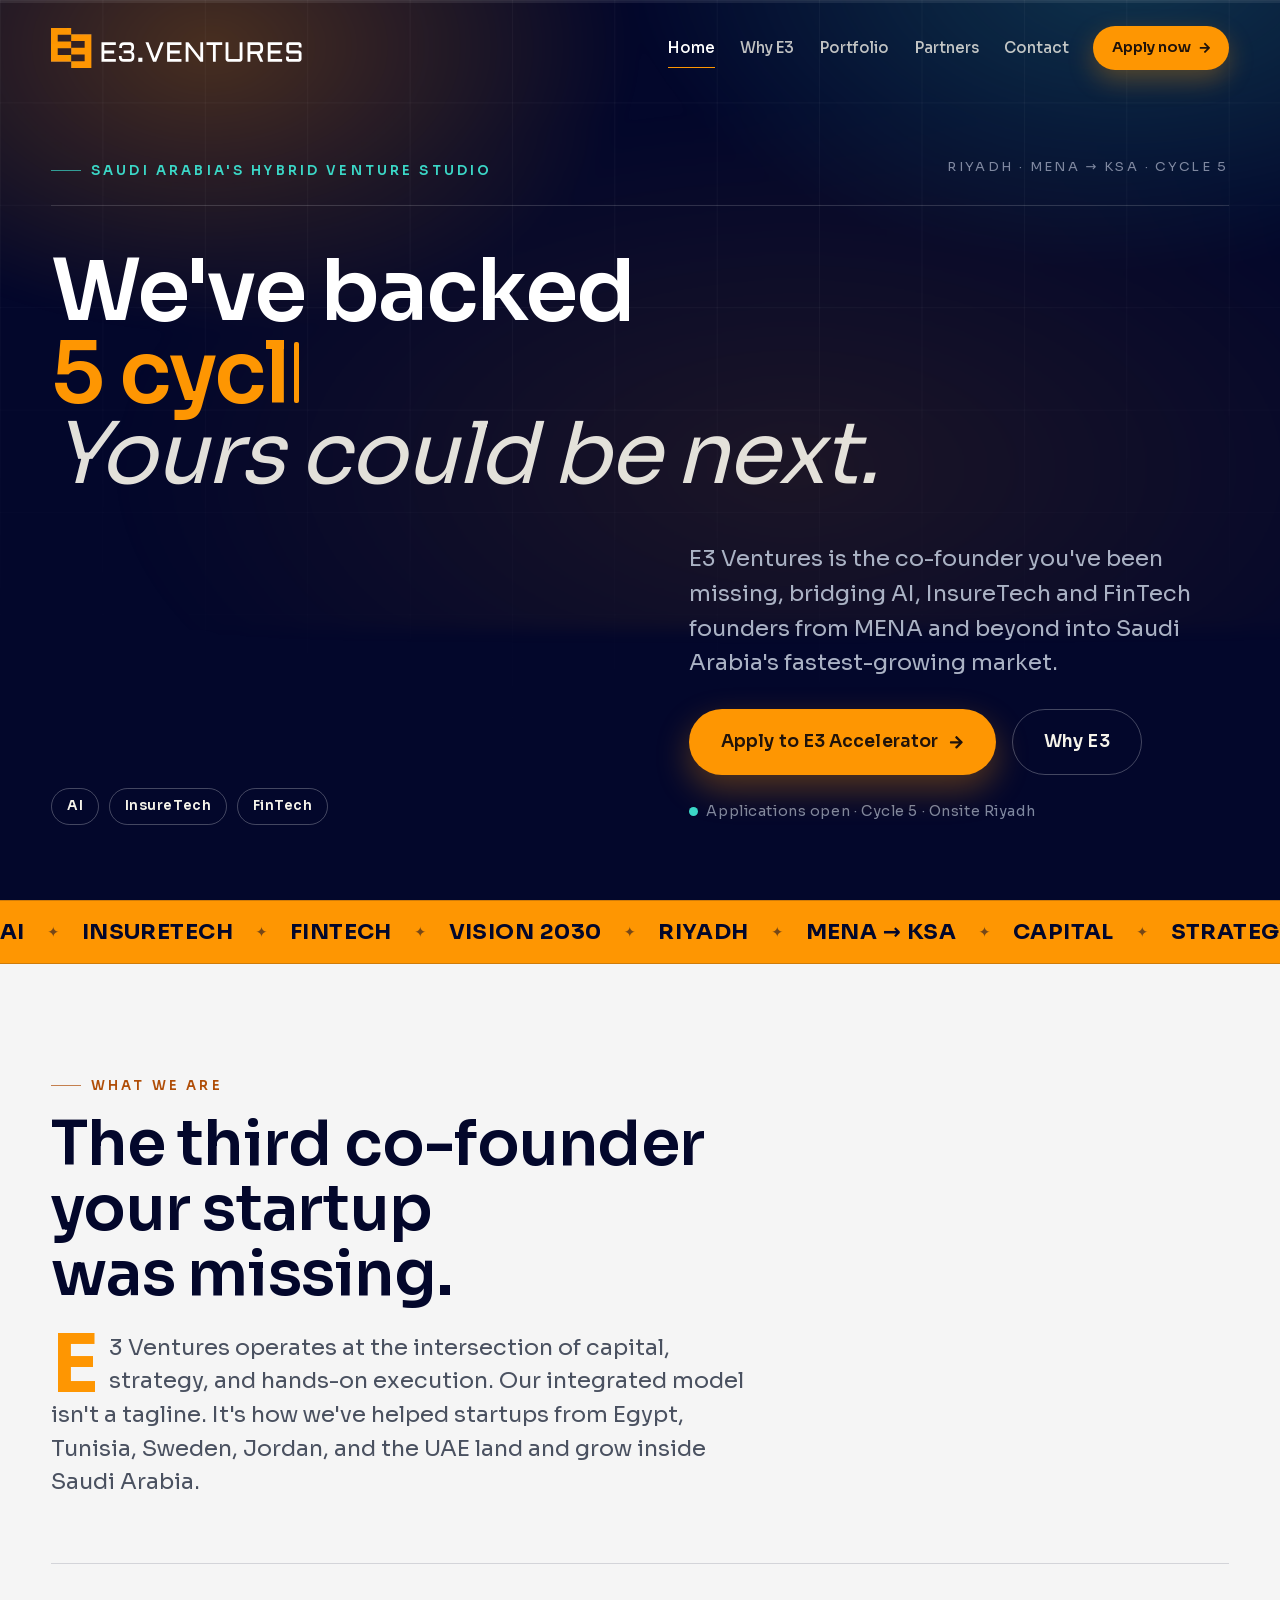
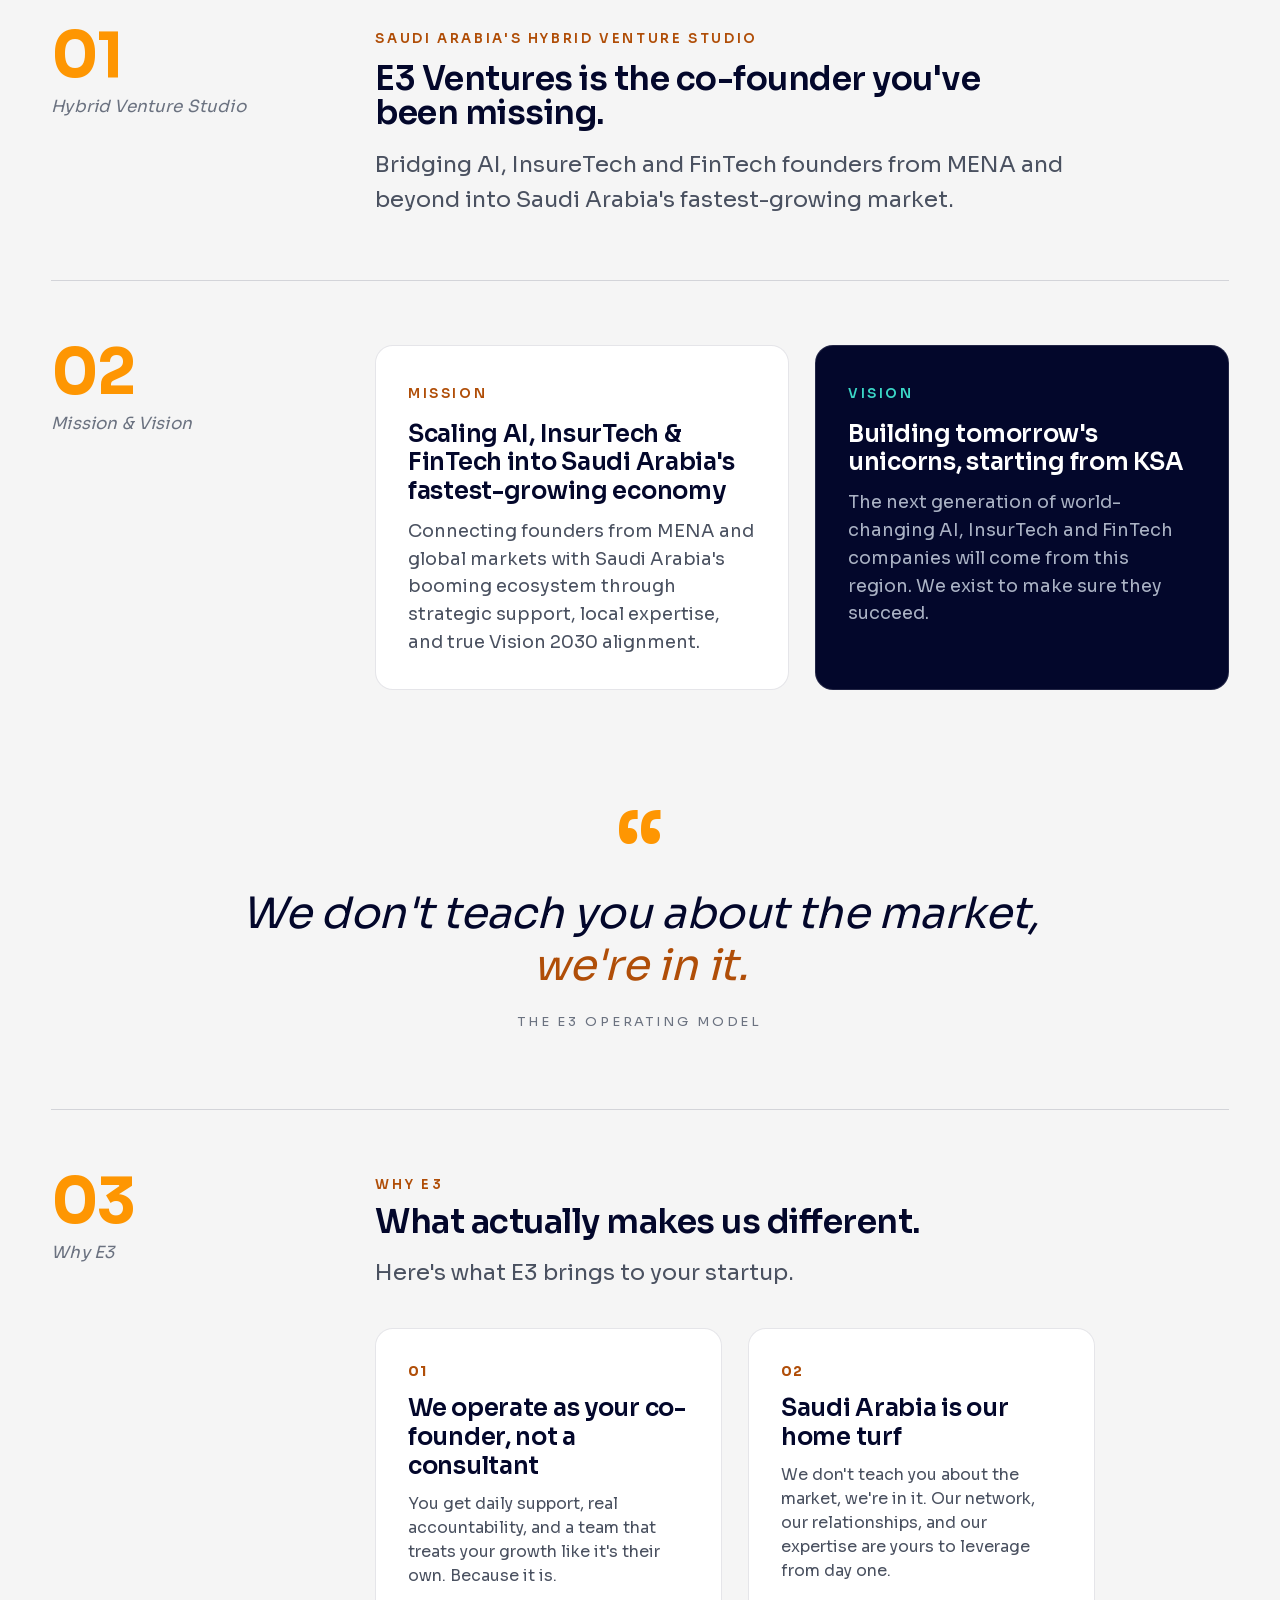
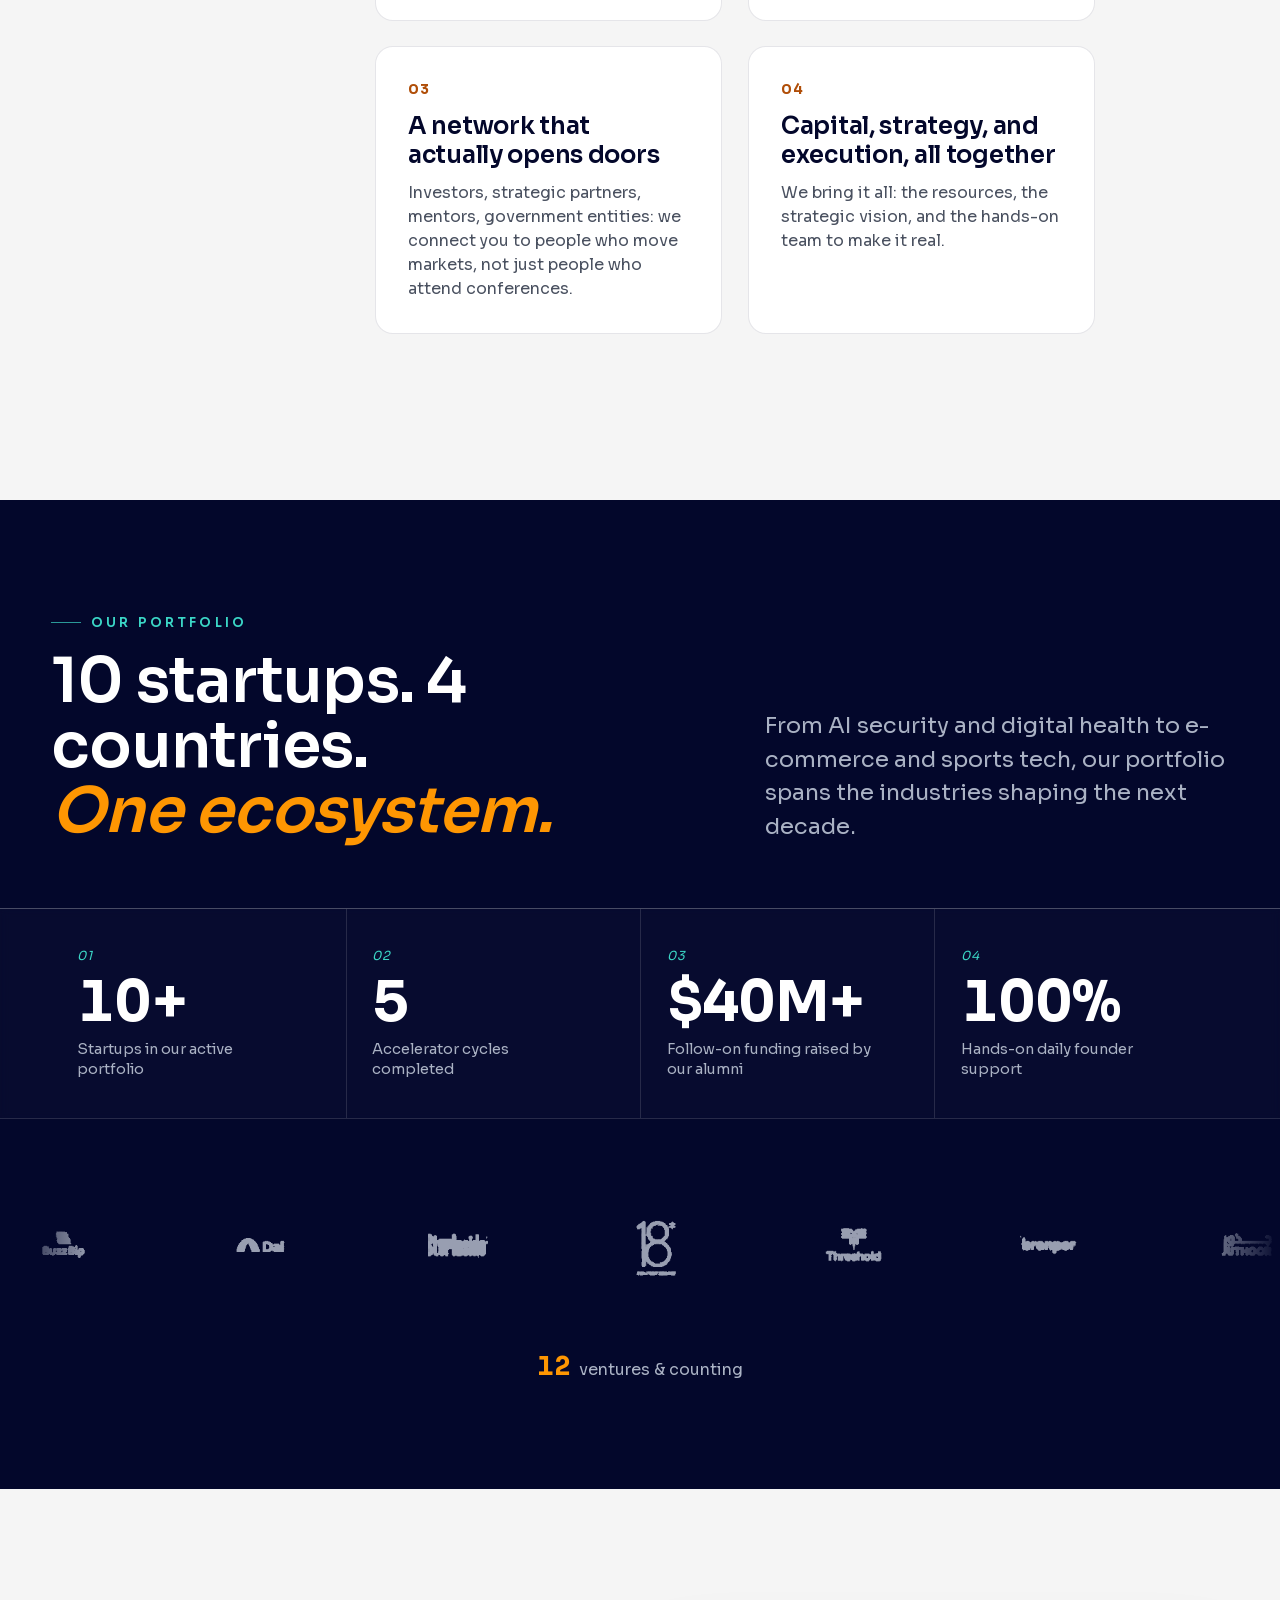
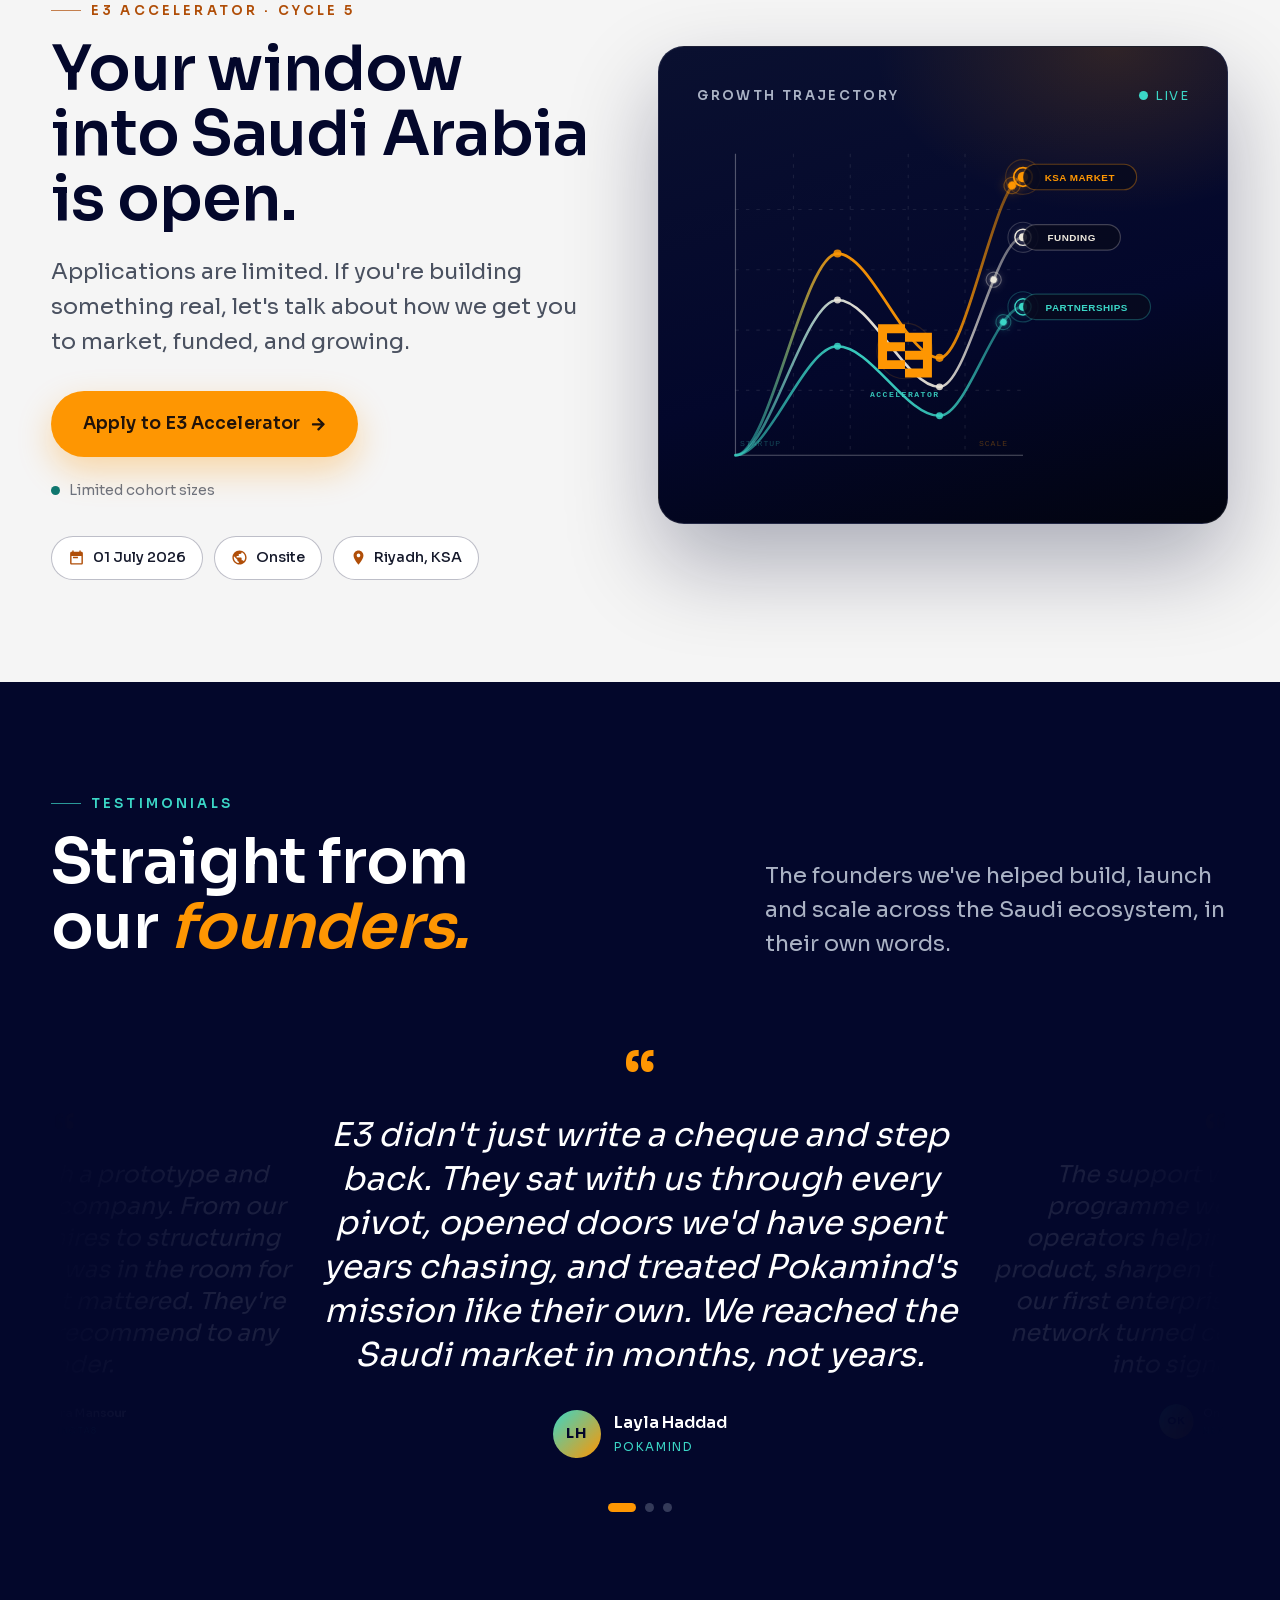
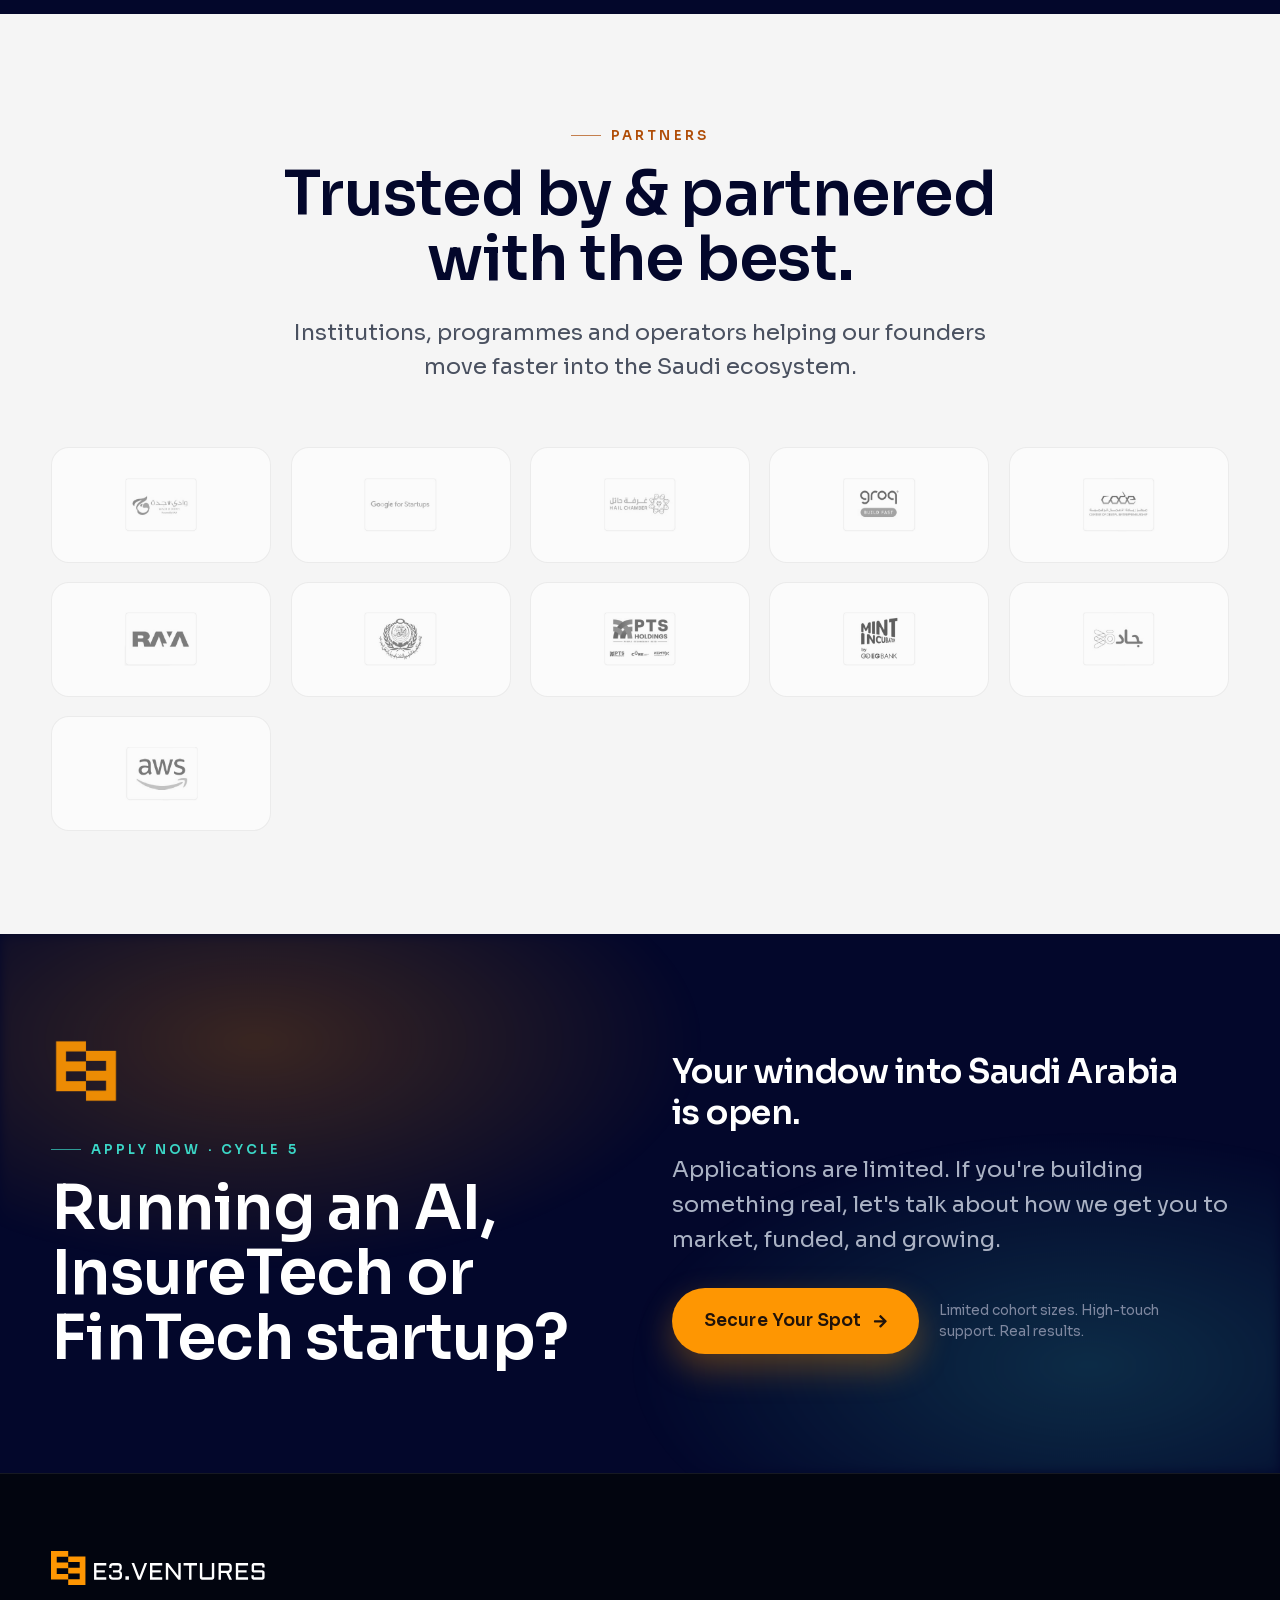
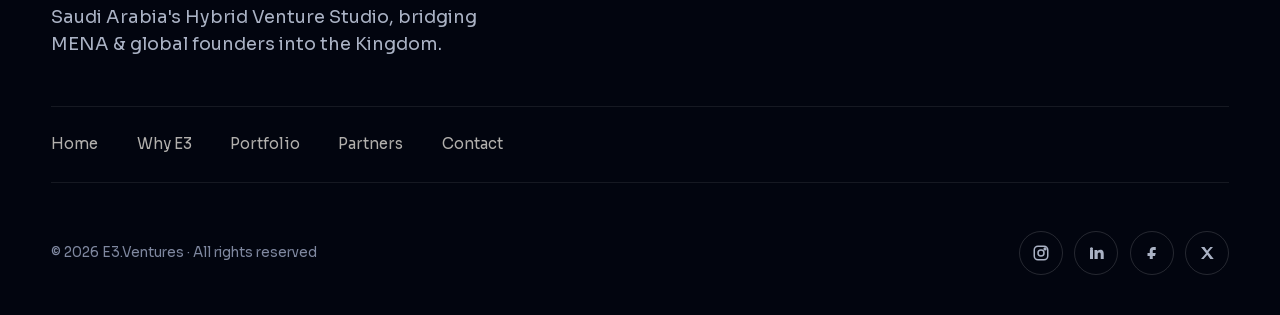
==== commit 46a894a8: "Add testimonials carousel with dotted controllers; remove em-dashes Replace the testimonials card gr" ====
--- a/index.html
+++ b/index.html
@@ -3,10 +3,10 @@
 <head>
   <meta charset="UTF-8">
   <meta name="viewport" content="width=device-width, initial-scale=1.0">
-  <title>E3.Ventures — Saudi Arabia's Hybrid Venture Studio</title>
-  <meta name="description" content="E3 Ventures is the co-founder AI, InsureTech, and FinTech founders have been missing — bridging MENA and global startups into Saudi Arabia's fastest-growing market.">
+  <title>E3.Ventures, Saudi Arabia's Hybrid Venture Studio</title>
+  <meta name="description" content="E3 Ventures is the co-founder AI, InsureTech, and FinTech founders have been missing, bridging MENA and global startups into Saudi Arabia's fastest-growing market.">
   <link rel="icon" href="assets/logo-mark.png">
-  <link rel="stylesheet" href="styles.css?v=editorial-magazine-v6">
+  <link rel="stylesheet" href="styles.css?v=editorial-magazine-v10">
 </head>
 <body>
   <div class="scroll-progress" aria-hidden="true"><span></span></div>
@@ -74,7 +74,7 @@
           </div>
 
           <div class="hero-lead-col" data-reveal>
-            <p class="hero-intro">E3 Ventures is the co-founder you've been missing — bridging AI, InsureTech and FinTech founders from MENA and beyond into Saudi Arabia's fastest-growing market.</p>
+            <p class="hero-intro">E3 Ventures is the co-founder you've been missing, bridging AI, InsureTech and FinTech founders from MENA and beyond into Saudi Arabia's fastest-growing market.</p>
             <div class="hero-actions">
               <a class="button primary large magnetic" href="https://e3.ventures/programs/e3-accelerator/">
                 <span>Apply to E3 Accelerator</span>
@@ -101,13 +101,13 @@
       </div>
     </div>
 
-    <!-- ════════════════ WHY E3 — EDITORIAL ════════════════ -->
+    <!-- ════════════════ WHY E3 - EDITORIAL ════════════════ -->
     <section class="content why-e3 section-light story-section" id="why-e3" data-story-step="1" aria-labelledby="why-e3-title">
       <div class="wrap">
         <header class="section-masthead" data-reveal>
           <p class="eyebrow"><span></span>What We Are</p>
           <h2 class="section-title" id="why-e3-title">The third co-founder your startup was&nbsp;missing.</h2>
-          <p class="section-lead dropcap">E3 Ventures operates at the intersection of capital, strategy, and hands-on execution. Our integrated model isn't a tagline — it's how we've helped startups from Egypt, Tunisia, Sweden, Jordan, and the UAE land and grow inside Saudi Arabia.</p>
+          <p class="section-lead dropcap">E3 Ventures operates at the intersection of capital, strategy, and hands-on execution. Our integrated model isn't a tagline. It's how we've helped startups from Egypt, Tunisia, Sweden, Jordan, and the UAE land and grow inside Saudi Arabia.</p>
         </header>
 
         <!-- 01 -->
@@ -146,7 +146,7 @@
         <!-- pull quote -->
         <blockquote class="pull-quote" data-reveal>
           <span class="quote-mark" aria-hidden="true">“</span>
-          <p>We don't teach you about the market — <em>we're in it.</em></p>
+          <p>We don't teach you about the market, <em>we're in it.</em></p>
           <cite>The E3 operating model</cite>
         </blockquote>
 
@@ -171,16 +171,16 @@
               <article class="reason-card interactive-surface" data-reveal>
                 <span class="reason-num" aria-hidden="true">02</span>
                 <h3>Saudi Arabia is our home turf</h3>
-                <p>We don't teach you about the market — we're in it. Our network, our relationships, and our expertise are yours to leverage from day one.</p>
+                <p>We don't teach you about the market, we're in it. Our network, our relationships, and our expertise are yours to leverage from day one.</p>
               </article>
               <article class="reason-card interactive-surface" data-reveal>
                 <span class="reason-num" aria-hidden="true">03</span>
                 <h3>A network that actually opens doors</h3>
-                <p>Investors, strategic partners, mentors, government entities — we connect you to people who move markets, not just people who attend conferences.</p>
+                <p>Investors, strategic partners, mentors, government entities: we connect you to people who move markets, not just people who attend conferences.</p>
               </article>
               <article class="reason-card interactive-surface" data-reveal>
                 <span class="reason-num" aria-hidden="true">04</span>
-                <h3>Capital, strategy, and execution — all together</h3>
+                <h3>Capital, strategy, and execution, all together</h3>
                 <p>We bring it all: the resources, the strategic vision, and the hands-on team to make it real.</p>
               </article>
             </div>
@@ -189,7 +189,7 @@
       </div>
     </section>
 
-    <!-- ════════════════ PORTFOLIO — HORIZONTAL SCROLL ════════════════ -->
+    <!-- ════════════════ PORTFOLIO - HORIZONTAL SCROLL ════════════════ -->
     <section class="content portfolio section-dark story-section" id="portfolio" data-story-step="2">
       <div class="wrap">
         <header class="section-masthead portfolio-masthead" data-reveal>
@@ -249,7 +249,7 @@
       </div>
     </section>
 
-    <!-- ════════════════ ACCELERATOR — LIGHT w/ DARK CHART INSET ════════════════ -->
+    <!-- ════════════════ ACCELERATOR - LIGHT w/ DARK CHART INSET ════════════════ -->
     <section class="content accelerator section-light story-section" id="accelerator" data-story-step="3" aria-labelledby="accelerator-title">
       <div class="wrap accelerator-wrap">
         <div class="accelerator-copy" data-reveal>
@@ -395,41 +395,65 @@
       </div>
     </section>
 
-    <!-- ════════════════ PERSPECTIVES — NEW (placeholder) ════════════════ -->
+    <!-- ════════════════ PERSPECTIVES - NEW (placeholder) ════════════════ -->
     <section class="content perspectives section-dark story-section" id="perspectives" data-story-step="4" aria-labelledby="perspectives-title">
       <div class="wrap">
-        <header class="section-masthead perspectives-masthead" data-reveal>
+        <header class="section-masthead testimonials-masthead" data-reveal>
           <div>
-            <p class="eyebrow"><span></span>Perspectives</p>
-            <h2 class="section-title" id="perspectives-title">Notes from the&nbsp;studio.</h2>
-          </div>
-          <p class="section-lead">Field notes on building AI, InsureTech and FinTech ventures across the Saudi ecosystem. <em>Placeholder — articles coming soon.</em></p>
+            <p class="eyebrow"><span></span>Testimonials</p>
+            <h2 class="section-title" id="perspectives-title">Straight from our&nbsp;<em>founders.</em></h2>
+          </div>
+          <p class="section-lead">The founders we've helped build, launch and scale across the Saudi ecosystem, in their own words.</p>
         </header>
 
-        <div class="perspectives-grid">
-          <a class="perspective-card interactive-surface" href="#perspectives" data-reveal>
-            <span class="perspective-meta"><time>2026</time><span class="perspective-cat">Playbook</span></span>
-            <h3>How founders land in Saudi Arabia in 90 days</h3>
-            <p>Placeholder excerpt — a practical guide to market entry, licensing, and first hires in the Kingdom.</p>
-            <span class="perspective-read">Read note <i aria-hidden="true">→</i></span>
-          </a>
-          <a class="perspective-card interactive-surface" href="#perspectives" data-reveal>
-            <span class="perspective-meta"><time>2026</time><span class="perspective-cat">Thesis</span></span>
-            <h3>Why the next FinTech unicorns start in MENA</h3>
-            <p>Placeholder excerpt — our thesis on the talent, capital, and demand converging across the region.</p>
-            <span class="perspective-read">Read note <i aria-hidden="true">→</i></span>
-          </a>
-          <a class="perspective-card interactive-surface" href="#perspectives" data-reveal>
-            <span class="perspective-meta"><time>2026</time><span class="perspective-cat">Inside E3</span></span>
-            <h3>What a hybrid venture studio actually does</h3>
-            <p>Placeholder excerpt — capital, strategy, and execution under one roof, and why it compounds.</p>
-            <span class="perspective-read">Read note <i aria-hidden="true">→</i></span>
-          </a>
-        </div>
-      </div>
-    </section>
-
-    <!-- ════════════════ PARTNERS — LIGHT ════════════════ -->
+        <div class="testimonials-carousel" data-reveal>
+          <div class="testimonials-track" role="list">
+            <figure class="testimonial" role="listitem">
+              <span class="testimonial-mark" aria-hidden="true">&ldquo;</span>
+              <blockquote class="testimonial-body">
+                <p>E3 didn't just write a cheque and step back. They sat with us through every pivot, opened doors we'd have spent years chasing, and treated Pokamind's mission like their own. We reached the Saudi market in months, not years.</p>
+              </blockquote>
+              <figcaption class="testimonial-author">
+                <span class="testimonial-avatar" aria-hidden="true">LH</span>
+                <span class="testimonial-id">
+                  <span class="testimonial-name">Layla Haddad</span>
+                  <span class="testimonial-startup">Pokamind</span>
+                </span>
+              </figcaption>
+            </figure>
+            <figure class="testimonial" role="listitem">
+              <span class="testimonial-mark" aria-hidden="true">&ldquo;</span>
+              <blockquote class="testimonial-body">
+                <p>The support was unlike any programme we'd joined: real operators helping us harden the product, sharpen the pitch, and close our first enterprise contracts. E3's network turned cold introductions into signed deals.</p>
+              </blockquote>
+              <figcaption class="testimonial-author">
+                <span class="testimonial-avatar" aria-hidden="true">OK</span>
+                <span class="testimonial-id">
+                  <span class="testimonial-name">Omar Khalil</span>
+                  <span class="testimonial-startup">NexaGuard</span>
+                </span>
+              </figcaption>
+            </figure>
+            <figure class="testimonial" role="listitem">
+              <span class="testimonial-mark" aria-hidden="true">&ldquo;</span>
+              <blockquote class="testimonial-body">
+                <p>We walked in with a prototype and walked out with a company. From our first engineering hires to structuring the seed round, E3 was in the room for every decision that mattered. They're the first partner I recommend to any founder.</p>
+              </blockquote>
+              <figcaption class="testimonial-author">
+                <span class="testimonial-avatar" aria-hidden="true">SM</span>
+                <span class="testimonial-id">
+                  <span class="testimonial-name">Sara Mansour</span>
+                  <span class="testimonial-startup">Annota8</span>
+                </span>
+              </figcaption>
+            </figure>
+          </div>
+        </div>
+        <div class="testimonial-dots" data-reveal role="tablist" aria-label="Choose a testimonial"></div>
+      </div>
+    </section>
+
+    <!-- ════════════════ PARTNERS - LIGHT ════════════════ -->
     <section class="content partners section-light story-section" id="partners" data-story-step="5" aria-labelledby="partners-title">
       <div class="wrap partners-wrap" data-reveal>
         <header class="section-masthead partners-masthead">
@@ -453,7 +477,7 @@
       </div>
     </section>
 
-    <!-- ════════════════ CONTACT — DARK FINALE ════════════════ -->
+    <!-- ════════════════ CONTACT - DARK FINALE ════════════════ -->
     <section class="content contact section-dark story-section" id="contact" data-story-step="6" aria-labelledby="contact-title">
       <div class="contact-aurora" aria-hidden="true"></div>
       <div class="wrap contact-wrap">
@@ -483,7 +507,7 @@
     <div class="wrap footer-inner">
       <div class="footer-top">
         <img src="assets/logo-wordmark.svg" alt="E3.Ventures">
-        <p class="footer-tagline">Saudi Arabia's Hybrid Venture Studio — bridging MENA &amp; global founders into the Kingdom.</p>
+        <p class="footer-tagline">Saudi Arabia's Hybrid Venture Studio, bridging MENA &amp; global founders into the Kingdom.</p>
       </div>
       <nav class="footer-nav" aria-label="Footer navigation">
         <a href="#home">Home</a>
@@ -512,6 +536,6 @@
     </div>
   </footer>
 
-  <script src="script.js?v=editorial-magazine-v6"></script>
+  <script src="script.js?v=editorial-magazine-v10"></script>
 </body>
 </html>
--- a/styles.css
+++ b/styles.css
@@ -1,7 +1,7 @@
 /* ============================================================
-   E3.VENTURES — EDITORIAL MAGAZINE / SPLIT-CONTRAST SYSTEM
+   E3.VENTURES - EDITORIAL MAGAZINE / SPLIT-CONTRAST SYSTEM
    Brand: navy #03072b · orange #fe9602 · teal #3bd6c6 · cream #faf7ef
-   Single typeface: "E3 Ventures" — editorial feel via scale, italic,
+   Single typeface: "E3 Ventures" - editorial feel via scale, italic,
    drop caps, pull quotes, hairlines, asymmetry, kinetic motion.
    ============================================================ */
 
@@ -452,7 +452,7 @@
 }
 
 /* ============================================================
-   HERO — split-dark, giant headline + live stats band
+   HERO - split-dark, giant headline + live stats band
    ============================================================ */
 .hero {
   position: relative;
@@ -656,7 +656,7 @@
 }
 
 /* ============================================================
-   TICKER — kinetic orange marquee band
+   TICKER - kinetic orange marquee band
    ============================================================ */
 .ticker {
   background: var(--orange);
@@ -690,7 +690,7 @@
 }
 
 /* ============================================================
-   WHY E3 — editorial entries
+   WHY E3 - editorial entries
    ============================================================ */
 .why-e3 .section-masthead { max-width: 920px; }
 
@@ -805,7 +805,7 @@
 .reason-card p { color: var(--fg-muted); line-height: 1.5; font-size: 1rem; }
 
 /* ============================================================
-   PORTFOLIO — horizontal scroll, dark
+   PORTFOLIO - horizontal scroll, dark
    ============================================================ */
 .portfolio-masthead {
   display: grid;
@@ -867,7 +867,7 @@
 }
 
 /* ============================================================
-   ACCELERATOR — light section, dark chart inset
+   ACCELERATOR - light section, dark chart inset
    ============================================================ */
 .accelerator-wrap {
   display: grid;
@@ -988,65 +988,179 @@
 }
 
 /* ============================================================
-   PERSPECTIVES — dark, placeholder cards
+   PERSPECTIVES - dark, placeholder cards
    ============================================================ */
-.perspectives-masthead {
+.testimonials-masthead {
   display: grid;
   grid-template-columns: minmax(0, 1fr) minmax(0, 0.7fr);
   gap: clamp(1.5rem, 4vw, 4rem);
   align-items: end;
 }
-.perspectives-masthead .section-lead { margin-top: 0; }
-.perspectives-grid {
+.testimonials-masthead .section-lead { margin-top: 0; }
+
+/* ---- testimonials: center-stage coverflow carousel ---- */
+.testimonials-carousel {
+  position: relative;
+  margin-top: clamp(2.5rem, 5vw, 4.5rem);
+  padding-top: clamp(1rem, 2vw, 1.6rem);
+  overflow: hidden;
+  -webkit-mask-image: linear-gradient(90deg, transparent, #000 14%, #000 86%, transparent);
+  mask-image: linear-gradient(90deg, transparent, #000 14%, #000 86%, transparent);
+}
+.testimonials-track {
+  position: relative;
+  display: flex;
+  flex-direction: column;
+  align-items: center;
+  gap: clamp(3rem, 6vw, 5rem);
+  transition: height 0.6s var(--ease);
+}
+.testimonial {
+  display: flex;
+  flex-direction: column;
+  align-items: center;
+  text-align: center;
+  gap: clamp(1.4rem, 2.5vw, 2rem);
+  margin: 0;
+  max-width: min(640px, 86vw);
+}
+.testimonial-mark {
+  display: block;
+  font-size: clamp(2.8rem, 5vw, 4rem);
+  line-height: 0.8;
+  color: var(--accent);
+  font-weight: 700;
+  margin-bottom: clamp(-1.2rem, -1.6vw, -0.7rem);
+}
+.testimonial-body { margin: 0; }
+.testimonial-body p {
+  font-size: clamp(1.3rem, 0.85rem + 1.9vw, 2.05rem);
+  font-style: italic;
+  line-height: 1.34;
+  font-weight: 400;
+  color: var(--fg-strong);
+}
+.testimonial-author {
+  display: flex;
+  align-items: center;
+  justify-content: center;
+  gap: 0.85rem;
+}
+.testimonial-avatar {
+  flex-shrink: 0;
+  width: 3rem;
+  height: 3rem;
+  border-radius: 50%;
   display: grid;
-  grid-template-columns: repeat(3, 1fr);
-  gap: clamp(1rem, 2vw, 1.6rem);
-}
-.perspective-card {
+  place-items: center;
+  font-size: 0.92rem;
+  font-weight: 700;
+  letter-spacing: 0.03em;
+  color: var(--navy);
+  background: linear-gradient(135deg, var(--teal), var(--orange));
+}
+.testimonial-id {
   display: flex;
   flex-direction: column;
-  gap: 1rem;
-  padding: clamp(1.6rem, 2.5vw, 2.2rem);
-  border-radius: var(--radius);
-  background: var(--surface);
-  border: 1px solid var(--surface-line);
-  min-height: 280px;
-  overflow: hidden;
-}
-.perspective-meta {
-  display: flex;
-  align-items: center;
-  gap: 0.8em;
-  font-size: 0.78rem;
-  letter-spacing: 0.12em;
+  align-items: flex-start;
+  gap: 0.15rem;
+}
+.testimonial-name {
+  font-weight: 600;
+  font-size: 1rem;
+  color: var(--fg-strong);
+}
+.testimonial-startup {
+  font-size: 0.74rem;
+  letter-spacing: 0.14em;
   text-transform: uppercase;
-  color: var(--fg-soft);
-}
-.perspective-cat {
-  padding: 0.25em 0.7em;
+  color: var(--teal);
+}
+
+/* carousel mode (JS-activated; falls back to a static stack without JS) */
+.testimonials-carousel.is-carousel .testimonials-track {
+  display: block;
+  height: 0;
+}
+.testimonials-carousel.is-carousel .testimonial {
+  position: absolute;
+  top: 0;
+  left: 50%;
+  width: min(640px, 86vw);
+  max-width: none;
+  transform: translate(-50%, 0) scale(0.82);
+  opacity: 0;
+  pointer-events: none;
+  transition: transform 0.7s var(--ease), opacity 0.7s var(--ease);
+  will-change: transform, opacity;
+}
+.testimonials-carousel.is-carousel .testimonial.is-active {
+  transform: translate(-50%, 0) scale(1);
+  opacity: 1;
+  z-index: 3;
+  pointer-events: auto;
+}
+.testimonials-carousel.is-carousel .testimonial.is-prev {
+  transform: translate(calc(-50% - 90%), 0) scale(0.72);
+  opacity: 0.1;
+  z-index: 1;
+}
+.testimonials-carousel.is-carousel .testimonial.is-next {
+  transform: translate(calc(-50% + 90%), 0) scale(0.72);
+  opacity: 0.1;
+  z-index: 1;
+}
+.testimonials-carousel.is-carousel .testimonial.is-hidden {
+  opacity: 0;
+  z-index: 0;
+}
+/* On narrow screens there isn't room for a true peek without the side quotes
+   bleeding behind the centred one (there's no card to mask them), so the side
+   items rest fully hidden and only slide + fade in during the transition. */
+@media (max-width: 700px) {
+  .testimonials-carousel.is-carousel .testimonial.is-prev {
+    transform: translate(calc(-50% - 72%), 0) scale(0.9);
+    opacity: 0;
+  }
+  .testimonials-carousel.is-carousel .testimonial.is-next {
+    transform: translate(calc(-50% + 72%), 0) scale(0.9);
+    opacity: 0;
+  }
+}
+
+/* dotted controllers */
+.testimonial-dots {
+  display: flex;
+  justify-content: center;
+  align-items: center;
+  gap: 0.55rem;
+  margin-top: clamp(2rem, 3.5vw, 3rem);
+}
+.testimonial-dots:empty { display: none; }
+.testimonial-dot {
+  width: 9px;
+  height: 9px;
+  padding: 0;
+  border: none;
   border-radius: 999px;
-  border: 1px solid var(--hairline-strong);
-  color: var(--teal);
-}
-.perspective-card h3 {
-  font-size: var(--fs-h4);
-  color: var(--fg-strong);
-  line-height: 1.2;
-}
-.perspective-card p { color: var(--fg-muted); line-height: 1.5; flex: 1; }
-.perspective-read {
-  display: inline-flex;
-  align-items: center;
-  gap: 0.5em;
-  font-weight: 600;
-  font-size: 0.92rem;
-  color: var(--accent-text);
-}
-.perspective-read i { font-style: normal; transition: transform 0.35s var(--ease); }
-.perspective-card:hover .perspective-read i { transform: translateX(5px); }
+  background: var(--fg-soft);
+  opacity: 0.4;
+  cursor: pointer;
+  transition: width 0.45s var(--ease), opacity 0.45s var(--ease), background 0.45s var(--ease);
+}
+.testimonial-dot:hover { opacity: 0.7; }
+.testimonial-dot.is-active {
+  width: 28px;
+  background: var(--accent);
+  opacity: 1;
+}
+.testimonial-dot:focus-visible {
+  outline: 2px solid var(--accent);
+  outline-offset: 3px;
+}
 
 /* ============================================================
-   PARTNERS — light, logo grid
+   PARTNERS - light, logo grid
    ============================================================ */
 .partners-masthead { text-align: center; max-width: 760px; margin-inline: auto; }
 .partners-masthead .section-title { margin-inline: auto; }
@@ -1077,7 +1191,7 @@
 }
 
 /* ============================================================
-   CONTACT — dark finale
+   CONTACT - dark finale
    ============================================================ */
 .contact { overflow: hidden; isolation: isolate; }
 .contact-aurora {
@@ -1220,7 +1334,7 @@
 body.motion-ready [data-reveal].interactive-surface.is-visible { opacity: 1; }
 
 /* ============================================================
-   ADDED MOTION LAYER — ambient atmosphere + scroll flourishes
+   ADDED MOTION LAYER - ambient atmosphere + scroll flourishes
    All gated by .motion-ready so no-JS / reduced-motion stays static.
    ============================================================ */
 
@@ -1307,8 +1421,7 @@
   .hero-lead-col { justify-self: start; max-width: 620px; }
   .accelerator-wrap { grid-template-columns: 1fr; }
   .accelerator-panel { order: 2; }
-  .perspectives-grid { grid-template-columns: 1fr 1fr; }
-  .perspectives-masthead { grid-template-columns: 1fr; align-items: start; }
+  .testimonials-masthead { grid-template-columns: 1fr; align-items: start; }
   .partner-grid { grid-template-columns: repeat(4, 1fr); }
 }
 
@@ -1333,7 +1446,6 @@
 @media (max-width: 560px) {
   :root { --gutter: 1.25rem; }
   .reasons-grid { grid-template-columns: 1fr; }
-  .perspectives-grid { grid-template-columns: 1fr; }
   .partner-grid { grid-template-columns: repeat(2, 1fr); }
   .hero-stats-wrap { grid-template-columns: 1fr; }
   .stat { border-left: none !important; }
@@ -1358,6 +1470,7 @@
   .portfolio-track { animation: none !important; flex-wrap: wrap; justify-content: center; white-space: normal; }
   .portfolio-track .company-logo { margin: clamp(1rem, 3vw, 2rem); }
   .portfolio-scroll { -webkit-mask-image: none; mask-image: none; }
+  .testimonials-carousel { -webkit-mask-image: none; mask-image: none; }
   .interactive-surface { transform: none !important; }
   .wave-path { stroke-dashoffset: 0 !important; }
   .cursor-glow { display: none; }
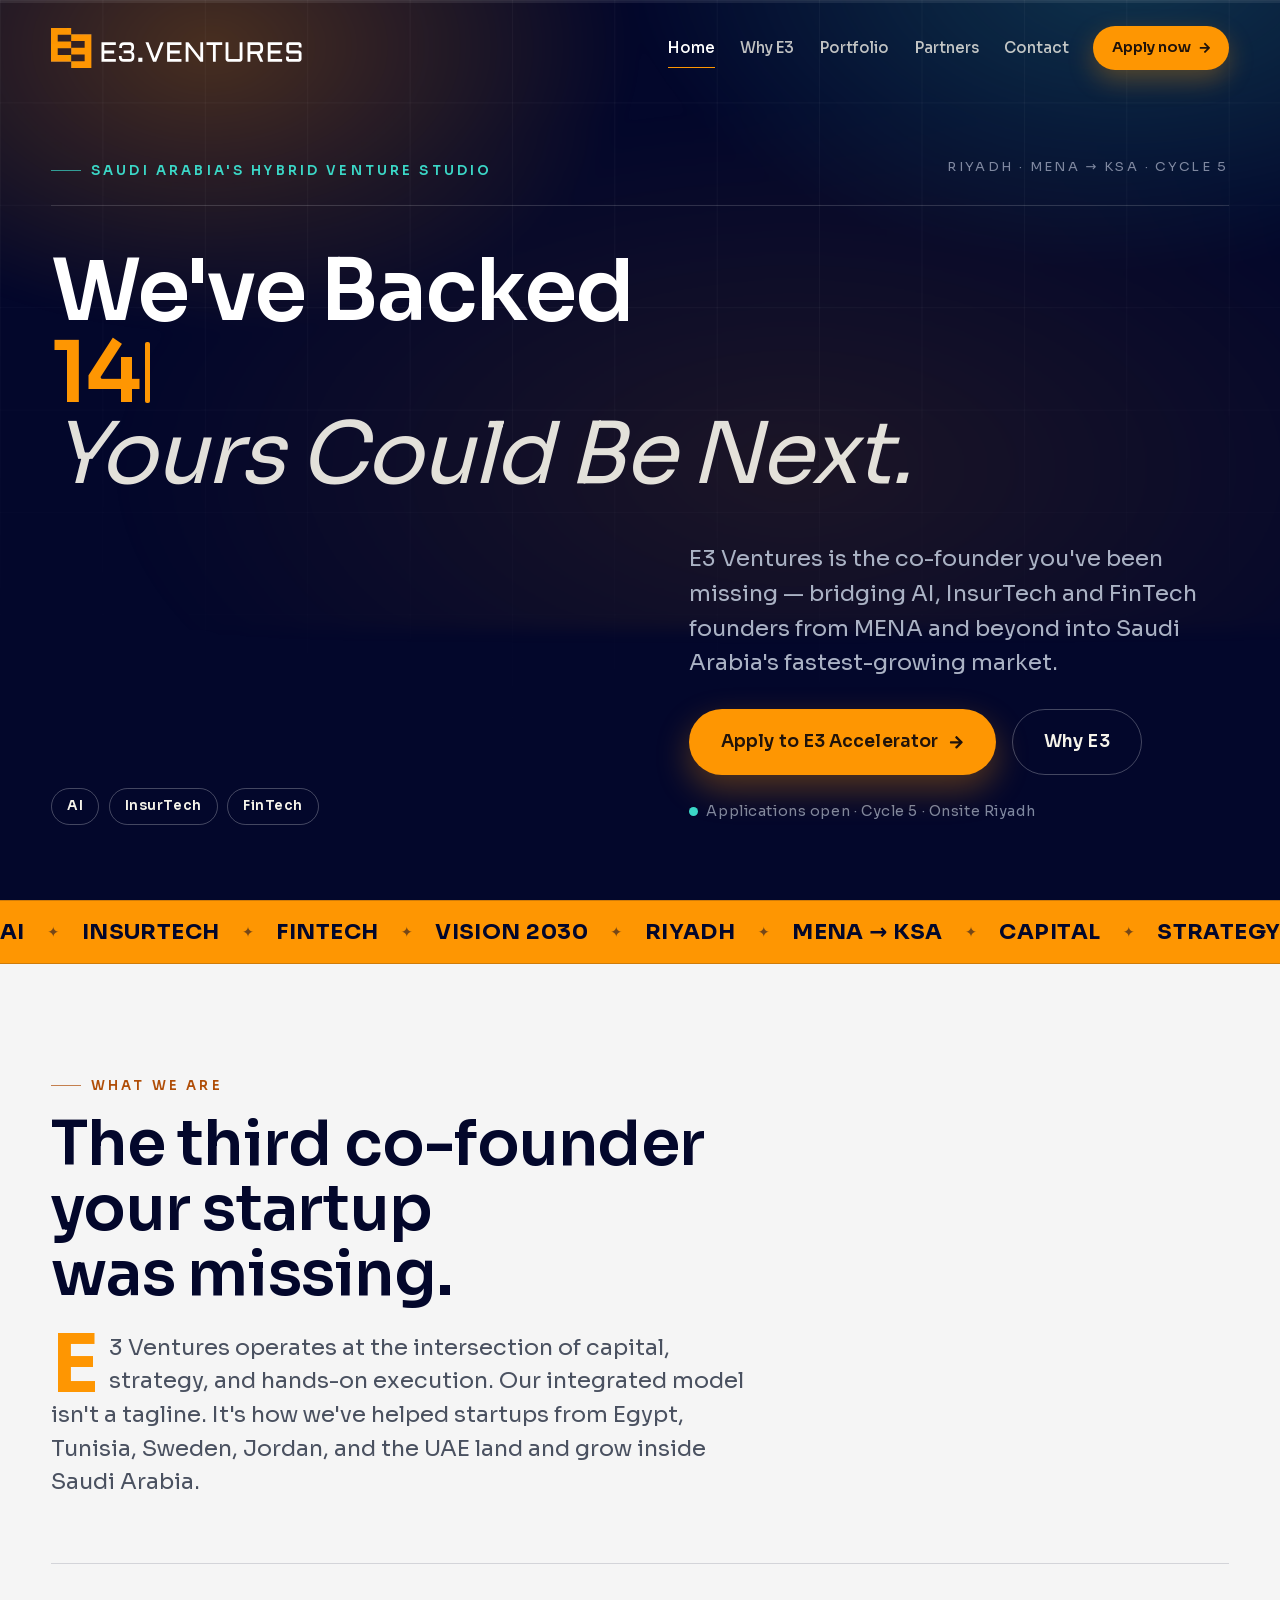
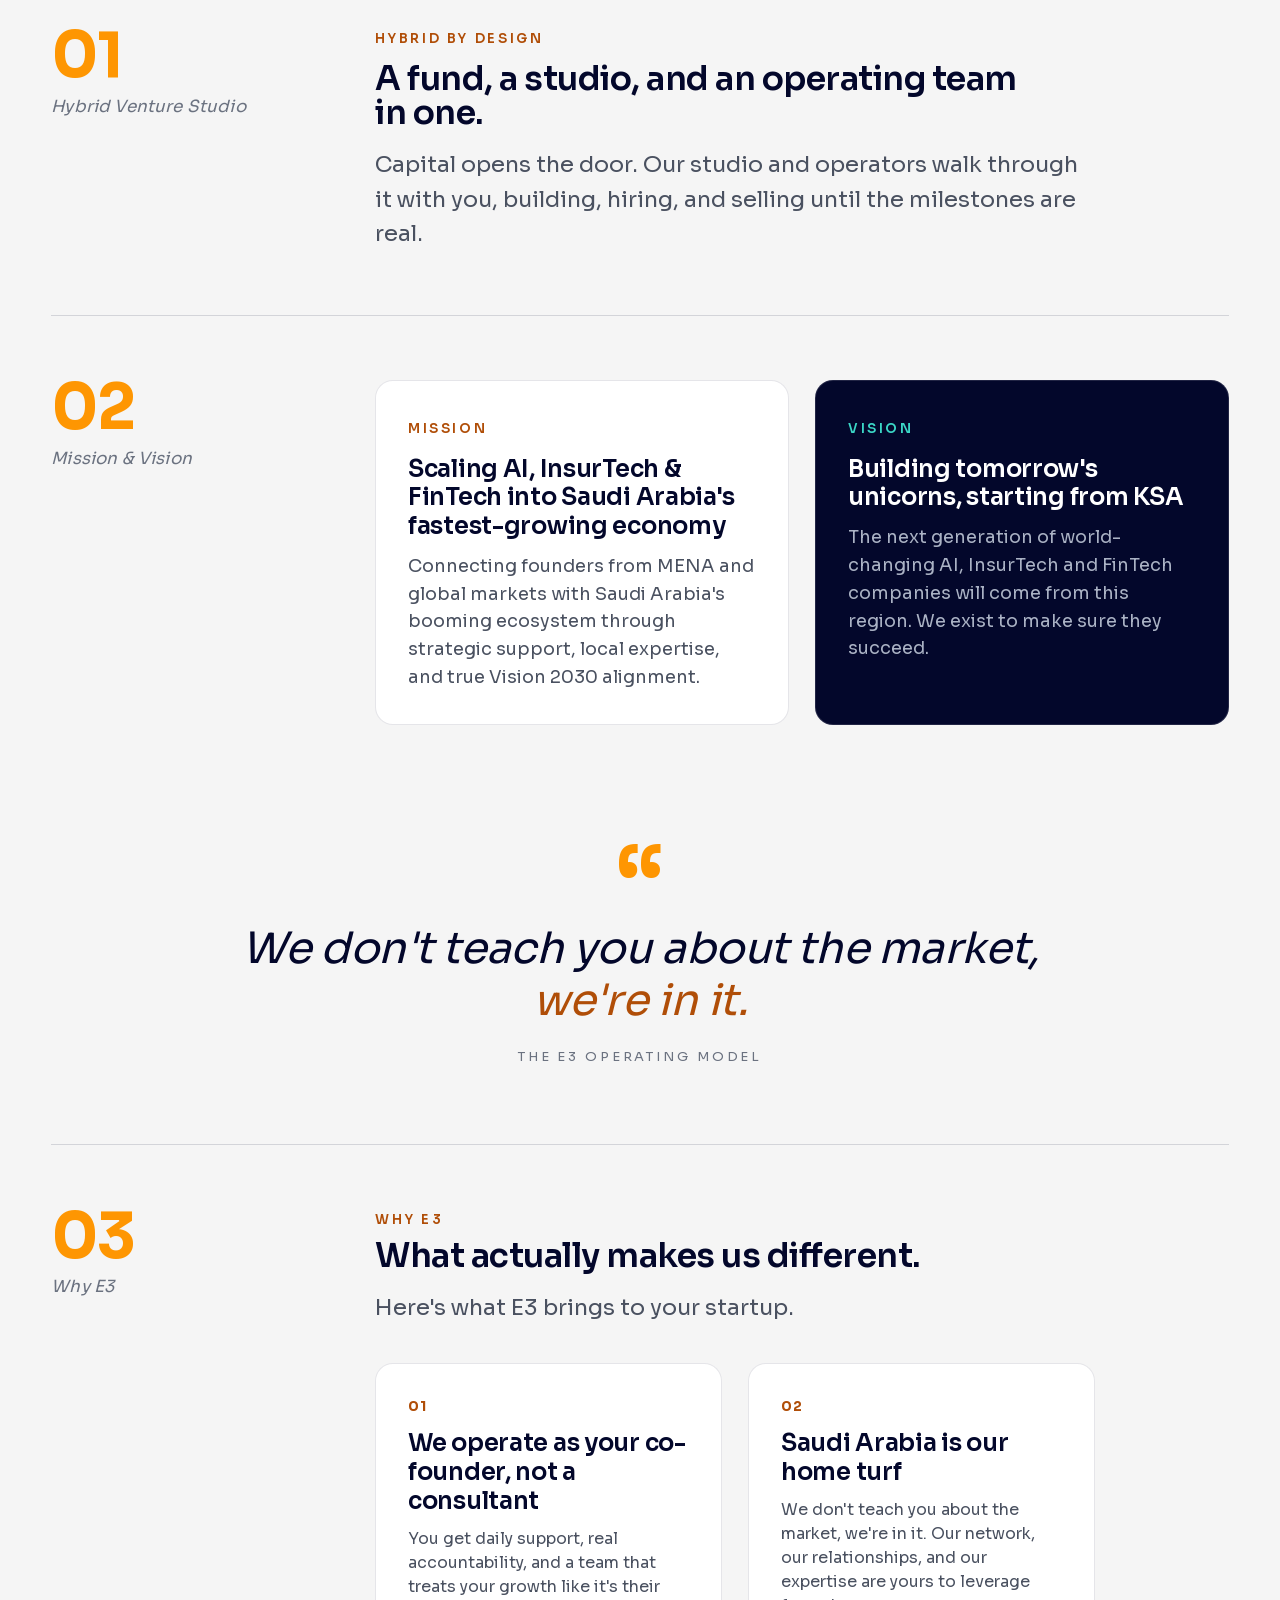
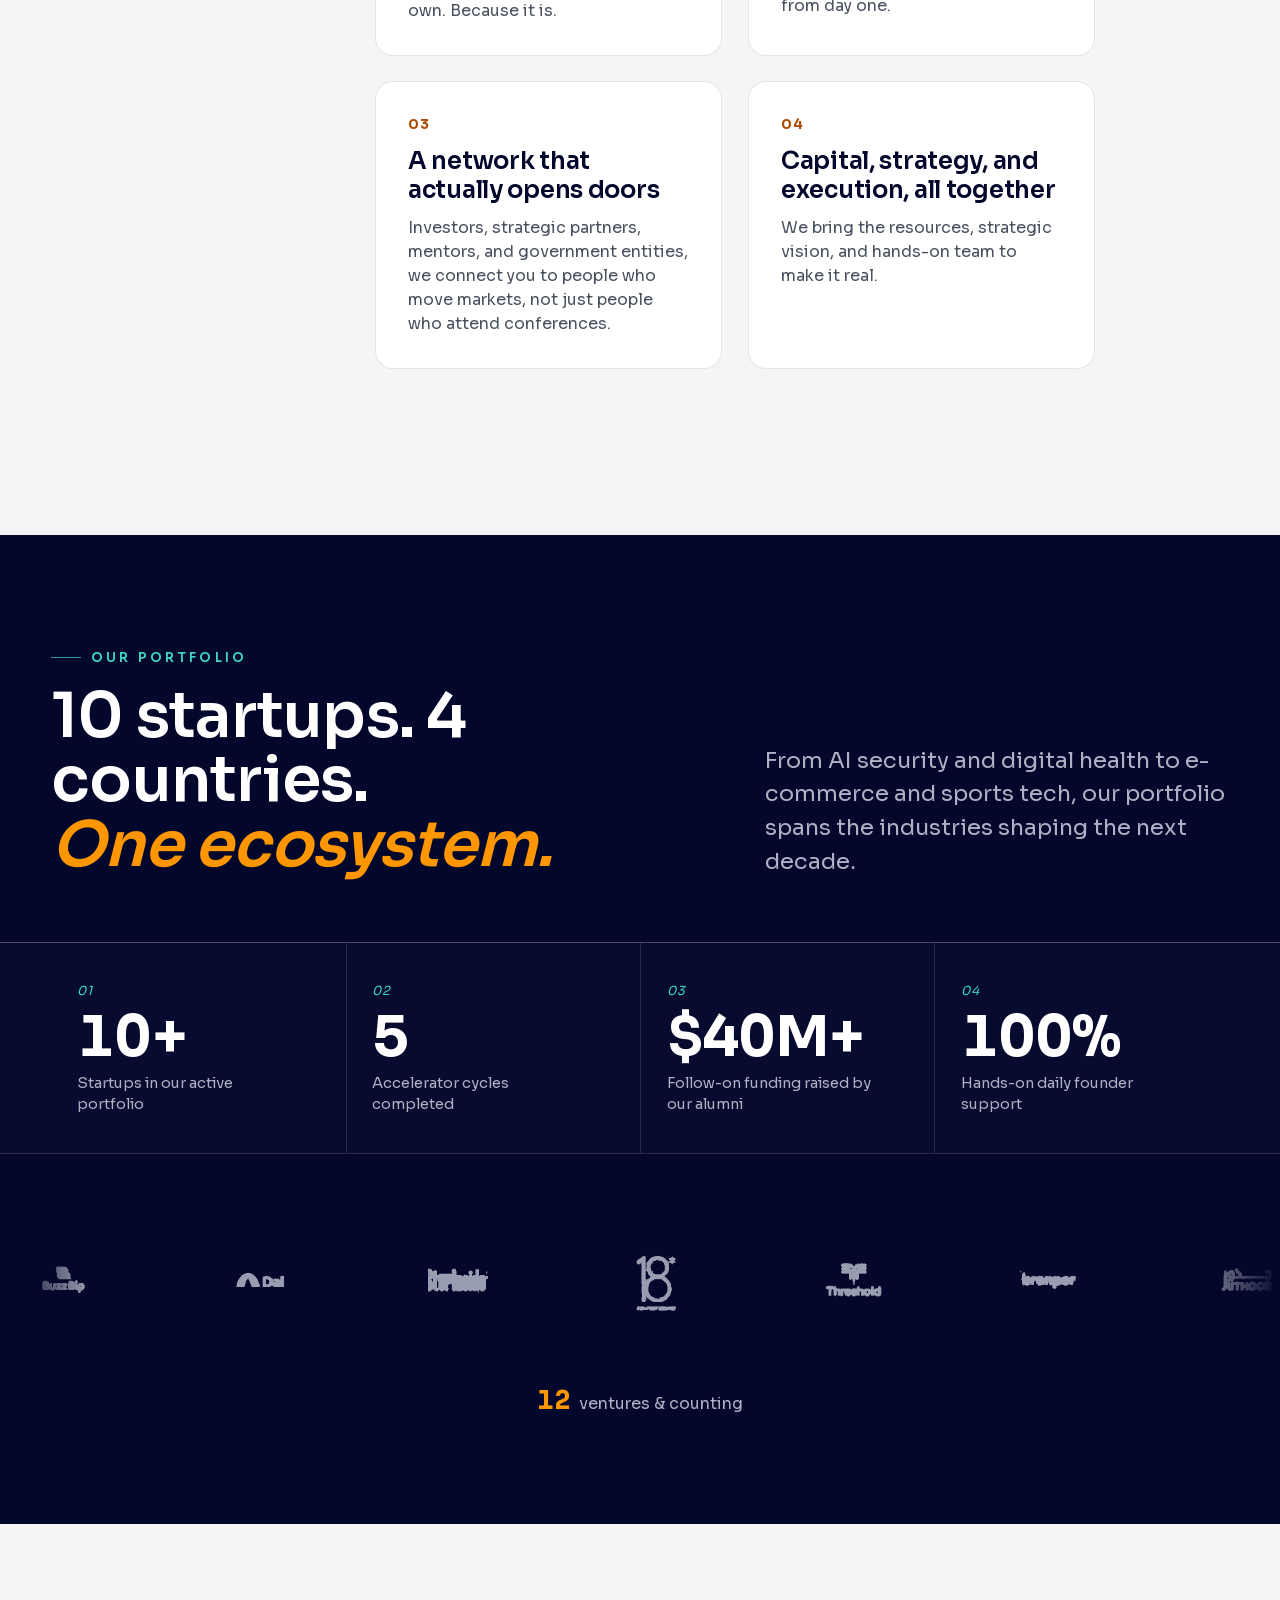
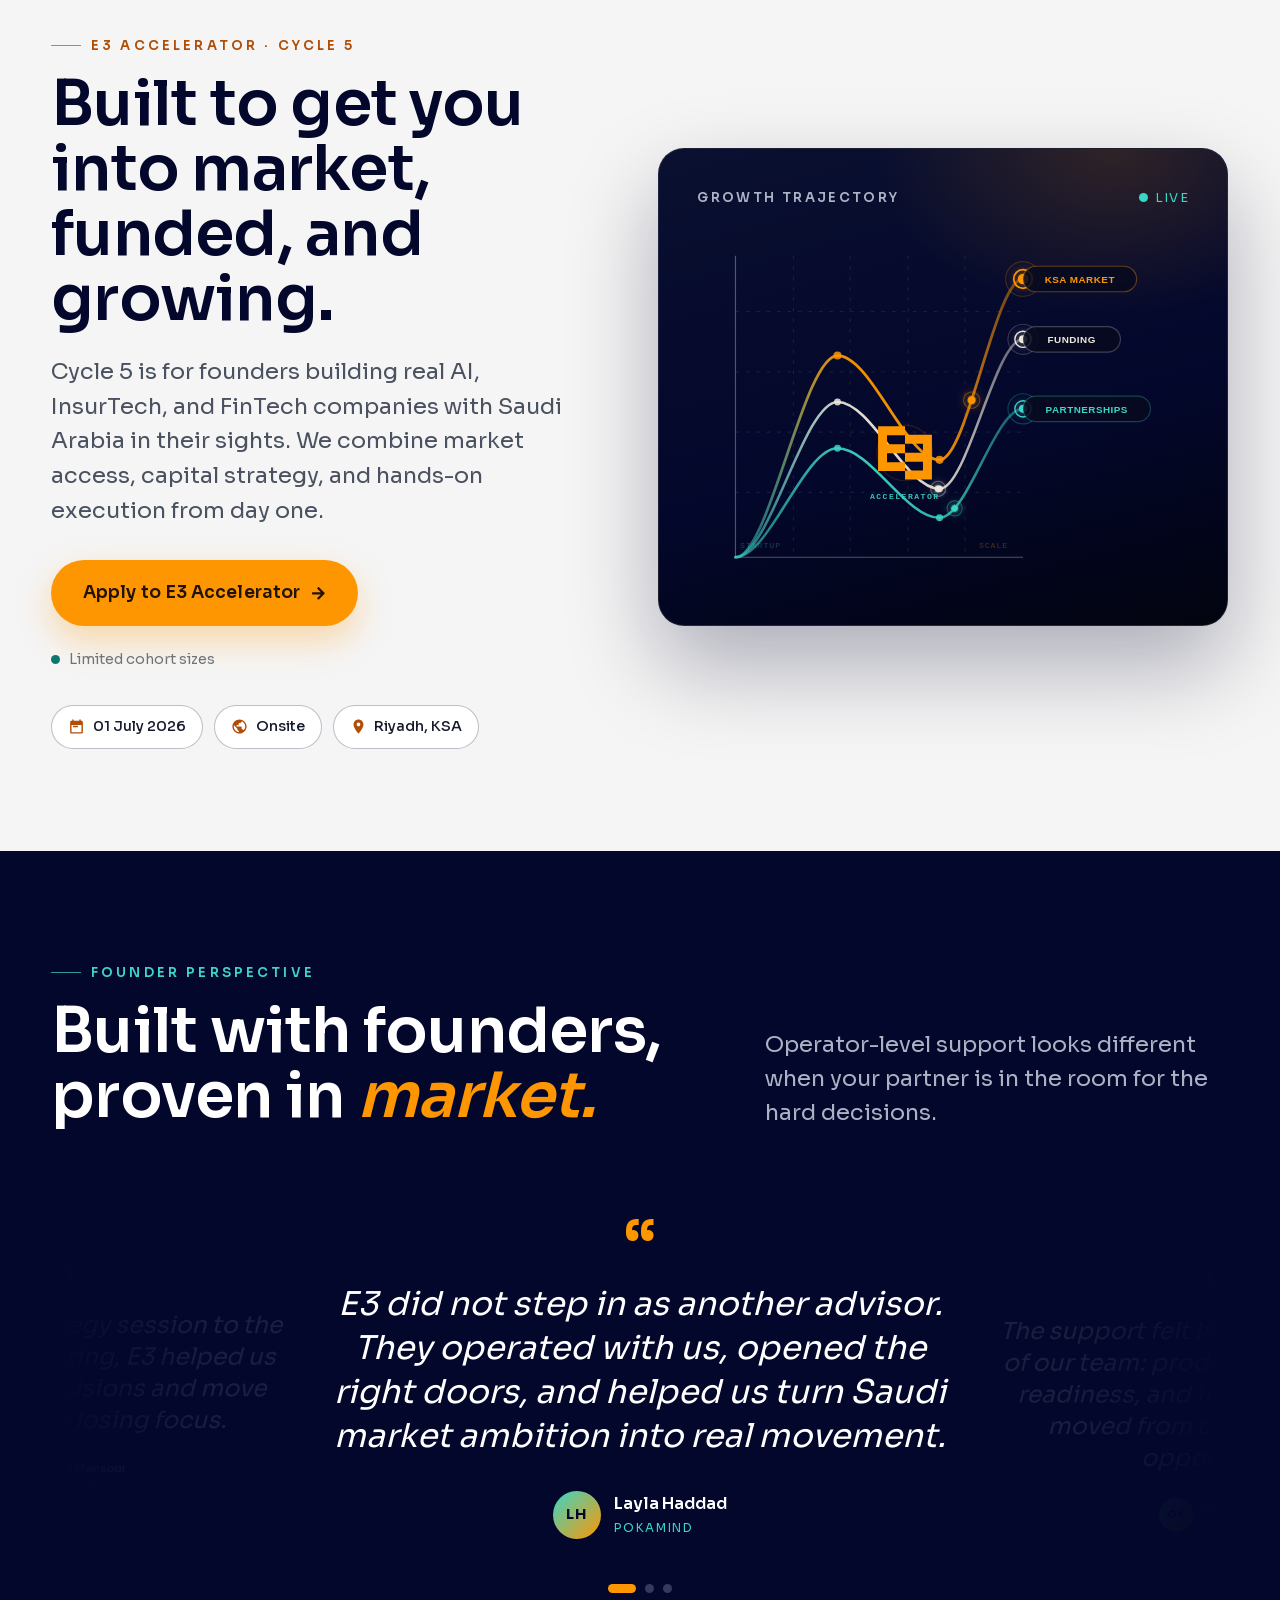
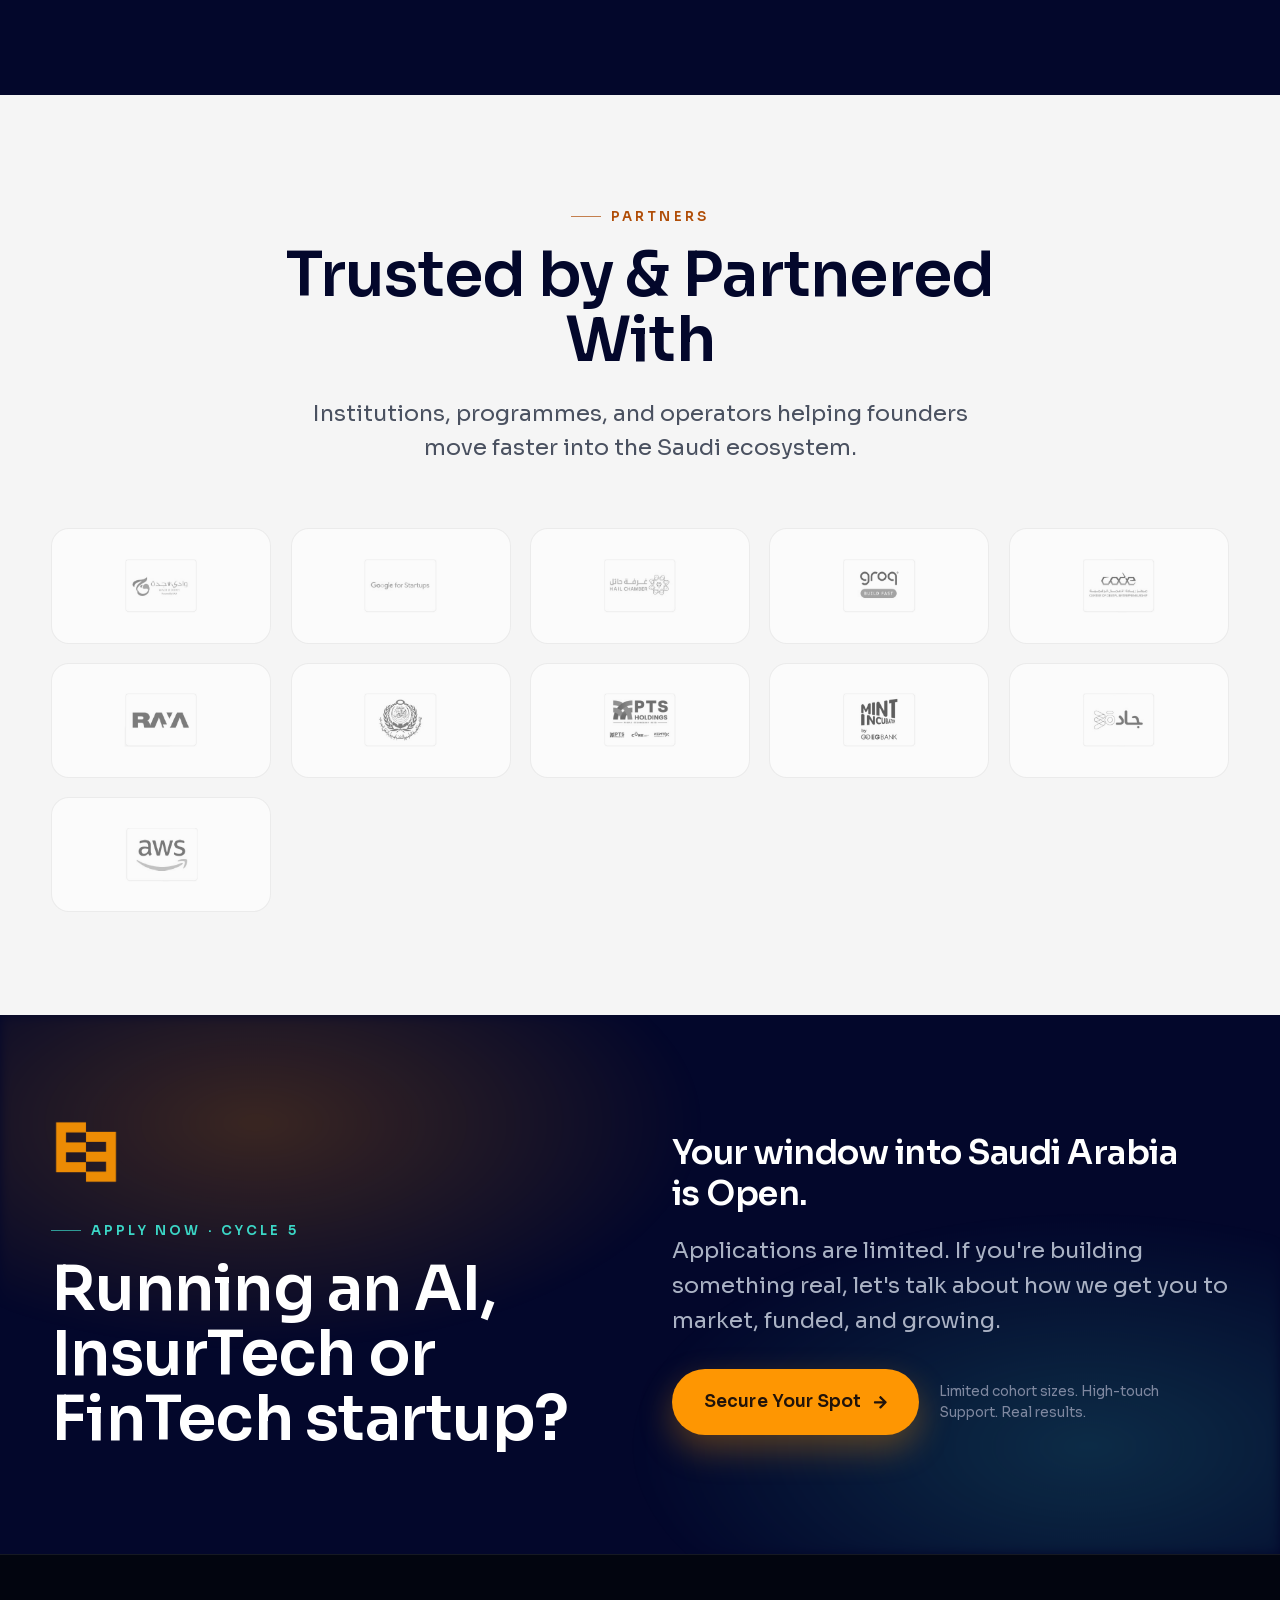
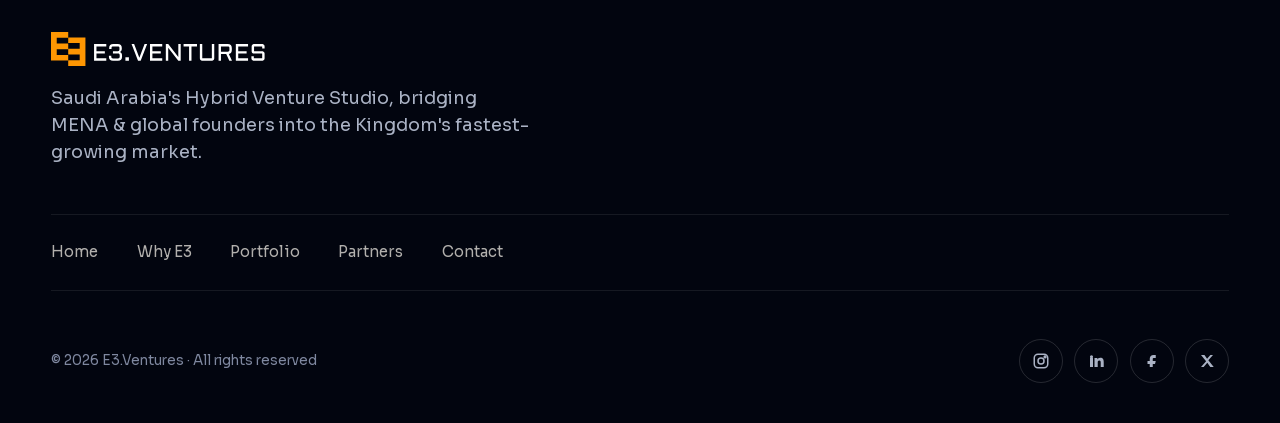
==== commit 2b0d036f: "Update homepage copy from revamp brief" ====
--- a/index.html
+++ b/index.html
@@ -4,7 +4,7 @@
   <meta charset="UTF-8">
   <meta name="viewport" content="width=device-width, initial-scale=1.0">
   <title>E3.Ventures, Saudi Arabia's Hybrid Venture Studio</title>
-  <meta name="description" content="E3 Ventures is the co-founder AI, InsureTech, and FinTech founders have been missing, bridging MENA and global startups into Saudi Arabia's fastest-growing market.">
+  <meta name="description" content="E3 Ventures is the co-founder AI, InsurTech, and FinTech founders have been missing, bridging MENA and global startups into Saudi Arabia's fastest-growing market.">
   <link rel="icon" href="assets/logo-mark.png">
   <link rel="stylesheet" href="styles.css?v=editorial-magazine-v10">
 </head>
@@ -61,20 +61,20 @@
         </div>
 
         <h1 class="hero-title" id="home-title" data-reveal>
-          We've backed<br>
-          <span class="hero-title-accent" aria-label="10+ startups, 5 cycles, $40M+ funding, 100% founder support."><span class="hero-type" data-words="10+ startups,5 cycles,$40M+ funding,100% hands-on">10+ startups</span><span class="hero-caret" aria-hidden="true"></span></span><br>
-          <em>Yours could be next.</em>
+          We've Backed<br>
+          <span class="hero-title-accent" aria-label="10 Startups, 14 Founders, 100% hands-on, 5 cycles, $40M+ funding"><span class="hero-type" data-words="10 Startups,14 Founders,100% hands-on,5 cycles,$40M+ funding">10 Startups</span><span class="hero-caret" aria-hidden="true"></span></span><br>
+          <em>Yours Could Be Next.</em>
         </h1>
 
         <div class="hero-lower">
           <div class="hero-tags" data-reveal aria-label="E3 focus areas">
             <span>AI</span>
-            <span>InsureTech</span>
+            <span>InsurTech</span>
             <span>FinTech</span>
           </div>
 
           <div class="hero-lead-col" data-reveal>
-            <p class="hero-intro">E3 Ventures is the co-founder you've been missing, bridging AI, InsureTech and FinTech founders from MENA and beyond into Saudi Arabia's fastest-growing market.</p>
+            <p class="hero-intro">E3 Ventures is the co-founder you've been missing &mdash; bridging AI, InsurTech and FinTech founders from MENA and beyond into Saudi Arabia's fastest-growing market.</p>
             <div class="hero-actions">
               <a class="button primary large magnetic" href="https://e3.ventures/programs/e3-accelerator/">
                 <span>Apply to E3 Accelerator</span>
@@ -96,8 +96,8 @@
     <!-- ════════════════ KINETIC TICKER ════════════════ -->
     <div class="ticker" aria-hidden="true">
       <div class="ticker-track">
-        <span>AI</span><i>✦</i><span>InsureTech</span><i>✦</i><span>FinTech</span><i>✦</i><span>Vision 2030</span><i>✦</i><span>Riyadh</span><i>✦</i><span>MENA → KSA</span><i>✦</i><span>Capital</span><i>✦</i><span>Strategy</span><i>✦</i><span>Execution</span><i>✦</i>
-        <span>AI</span><i>✦</i><span>InsureTech</span><i>✦</i><span>FinTech</span><i>✦</i><span>Vision 2030</span><i>✦</i><span>Riyadh</span><i>✦</i><span>MENA → KSA</span><i>✦</i><span>Capital</span><i>✦</i><span>Strategy</span><i>✦</i><span>Execution</span><i>✦</i>
+        <span>AI</span><i>✦</i><span>InsurTech</span><i>✦</i><span>FinTech</span><i>✦</i><span>Vision 2030</span><i>✦</i><span>Riyadh</span><i>✦</i><span>MENA → KSA</span><i>✦</i><span>Capital</span><i>✦</i><span>Strategy</span><i>✦</i><span>Execution</span><i>✦</i>
+        <span>AI</span><i>✦</i><span>InsurTech</span><i>✦</i><span>FinTech</span><i>✦</i><span>Vision 2030</span><i>✦</i><span>Riyadh</span><i>✦</i><span>MENA → KSA</span><i>✦</i><span>Capital</span><i>✦</i><span>Strategy</span><i>✦</i><span>Execution</span><i>✦</i>
       </div>
     </div>
 
@@ -117,9 +117,9 @@
             <em class="entry-label">Hybrid Venture Studio</em>
           </div>
           <div class="entry-body">
-            <p class="kicker">Saudi Arabia's Hybrid Venture Studio</p>
-            <h3 class="entry-statement">E3 Ventures is the co-founder you've been&nbsp;missing.</h3>
-            <p class="entry-text">Bridging AI, InsureTech and FinTech founders from MENA and beyond into Saudi Arabia's fastest-growing market.</p>
+            <p class="kicker">Hybrid by design</p>
+            <h3 class="entry-statement">A fund, a studio, and an operating team in&nbsp;one.</h3>
+            <p class="entry-text">Capital opens the door. Our studio and operators walk through it with you, building, hiring, and selling until the milestones are real.</p>
           </div>
         </article>
 
@@ -176,12 +176,12 @@
               <article class="reason-card interactive-surface" data-reveal>
                 <span class="reason-num" aria-hidden="true">03</span>
                 <h3>A network that actually opens doors</h3>
-                <p>Investors, strategic partners, mentors, government entities: we connect you to people who move markets, not just people who attend conferences.</p>
+                <p>Investors, strategic partners, mentors, and government entities, we connect you to people who move markets, not just people who attend conferences.</p>
               </article>
               <article class="reason-card interactive-surface" data-reveal>
                 <span class="reason-num" aria-hidden="true">04</span>
                 <h3>Capital, strategy, and execution, all together</h3>
-                <p>We bring it all: the resources, the strategic vision, and the hands-on team to make it real.</p>
+                <p>We bring the resources, strategic vision, and hands-on team to make it real.</p>
               </article>
             </div>
           </div>
@@ -254,8 +254,8 @@
       <div class="wrap accelerator-wrap">
         <div class="accelerator-copy" data-reveal>
           <p class="eyebrow"><span></span>E3 Accelerator · Cycle 5</p>
-          <h2 class="section-title" id="accelerator-title">Your window into Saudi&nbsp;Arabia is&nbsp;open.</h2>
-          <p class="accelerator-text">Applications are limited. If you're building something real, let's talk about how we get you to market, funded, and growing.</p>
+          <h2 class="section-title" id="accelerator-title">Built to get you into market, funded, and growing.</h2>
+          <p class="accelerator-text">Cycle 5 is for founders building real AI, InsurTech, and FinTech companies with Saudi Arabia in their sights. We combine market access, capital strategy, and hands-on execution from day one.</p>
           <div class="accelerator-actions">
             <a class="button primary large magnetic" href="https://e3.ventures/programs/e3-accelerator/">
               <span>Apply to E3 Accelerator</span>
@@ -400,10 +400,10 @@
       <div class="wrap">
         <header class="section-masthead testimonials-masthead" data-reveal>
           <div>
-            <p class="eyebrow"><span></span>Testimonials</p>
-            <h2 class="section-title" id="perspectives-title">Straight from our&nbsp;<em>founders.</em></h2>
-          </div>
-          <p class="section-lead">The founders we've helped build, launch and scale across the Saudi ecosystem, in their own words.</p>
+            <p class="eyebrow"><span></span>Founder Perspective</p>
+            <h2 class="section-title" id="perspectives-title">Built with founders, proven in&nbsp;<em>market.</em></h2>
+          </div>
+          <p class="section-lead">Operator-level support looks different when your partner is in the room for the hard decisions.</p>
         </header>
 
         <div class="testimonials-carousel" data-reveal>
@@ -411,7 +411,7 @@
             <figure class="testimonial" role="listitem">
               <span class="testimonial-mark" aria-hidden="true">&ldquo;</span>
               <blockquote class="testimonial-body">
-                <p>E3 didn't just write a cheque and step back. They sat with us through every pivot, opened doors we'd have spent years chasing, and treated Pokamind's mission like their own. We reached the Saudi market in months, not years.</p>
+                <p>E3 did not step in as another advisor. They operated with us, opened the right doors, and helped us turn Saudi market ambition into real movement.</p>
               </blockquote>
               <figcaption class="testimonial-author">
                 <span class="testimonial-avatar" aria-hidden="true">LH</span>
@@ -424,7 +424,7 @@
             <figure class="testimonial" role="listitem">
               <span class="testimonial-mark" aria-hidden="true">&ldquo;</span>
               <blockquote class="testimonial-body">
-                <p>The support was unlike any programme we'd joined: real operators helping us harden the product, sharpen the pitch, and close our first enterprise contracts. E3's network turned cold introductions into signed deals.</p>
+                <p>The support felt like a true extension of our team: product focus, investor readiness, and introductions that moved from conversation to opportunity.</p>
               </blockquote>
               <figcaption class="testimonial-author">
                 <span class="testimonial-avatar" aria-hidden="true">OK</span>
@@ -437,7 +437,7 @@
             <figure class="testimonial" role="listitem">
               <span class="testimonial-mark" aria-hidden="true">&ldquo;</span>
               <blockquote class="testimonial-body">
-                <p>We walked in with a prototype and walked out with a company. From our first engineering hires to structuring the seed round, E3 was in the room for every decision that mattered. They're the first partner I recommend to any founder.</p>
+                <p>From the first strategy session to the next investor meeting, E3 helped us make sharper decisions and move faster without losing focus.</p>
               </blockquote>
               <figcaption class="testimonial-author">
                 <span class="testimonial-avatar" aria-hidden="true">SM</span>
@@ -458,8 +458,8 @@
       <div class="wrap partners-wrap" data-reveal>
         <header class="section-masthead partners-masthead">
           <p class="eyebrow"><span></span>Partners</p>
-          <h2 class="section-title" id="partners-title">Trusted by &amp; partnered with the&nbsp;best.</h2>
-          <p class="section-lead">Institutions, programmes and operators helping our founders move faster into the Saudi ecosystem.</p>
+          <h2 class="section-title" id="partners-title">Trusted by &amp; Partnered With</h2>
+          <p class="section-lead">Institutions, programmes, and operators helping founders move faster into the Saudi ecosystem.</p>
         </header>
         <div class="partner-grid" aria-label="Trusted partner logos">
           <img src="assets/partner-logos/wadi-jeddah.png" alt="Wadi Jeddah" loading="lazy">
@@ -484,10 +484,10 @@
         <div class="contact-heading" data-reveal>
           <img class="contact-mark" src="assets/logo-mark.png" alt="">
           <p class="eyebrow"><span></span>Apply now · Cycle 5</p>
-          <h2 class="section-title" id="contact-title">Running an AI, InsureTech or FinTech&nbsp;startup?</h2>
+          <h2 class="section-title" id="contact-title">Running an AI, InsurTech or FinTech&nbsp;startup?</h2>
         </div>
         <div class="contact-content" data-reveal>
-          <p class="contact-lead">Your window into Saudi Arabia is&nbsp;open.</p>
+          <p class="contact-lead">Your window into Saudi Arabia is&nbsp;Open.</p>
           <p class="contact-copy">Applications are limited. If you're building something real, let's talk about how we get you to market, funded, and growing.</p>
           <div class="contact-action-row">
             <a class="button primary large magnetic" href="https://e3.ventures/programs/e3-accelerator/">
@@ -496,7 +496,7 @@
                 <path d="M190.5 66.9l22.2-22.2c9.4-9.4 24.6-9.4 33.9 0L441 239c9.4 9.4 9.4 24.6 0 33.9L246.6 467.3c-9.4 9.4-24.6 9.4-33.9 0l-22.2-22.2c-9.5-9.5-9.3-25 .4-34.3L311.4 296H24c-13.3 0-24-10.7-24-24v-32c0-13.3 10.7-24 24-24h287.4L190.9 101.2c-9.8-9.3-10-25-.4-34.3z"/>
               </svg>
             </a>
-            <small>Limited cohort sizes. High-touch support. Real results.</small>
+            <small>Limited cohort sizes. High-touch Support. Real results.</small>
           </div>
         </div>
       </div>
@@ -507,7 +507,7 @@
     <div class="wrap footer-inner">
       <div class="footer-top">
         <img src="assets/logo-wordmark.svg" alt="E3.Ventures">
-        <p class="footer-tagline">Saudi Arabia's Hybrid Venture Studio, bridging MENA &amp; global founders into the Kingdom.</p>
+        <p class="footer-tagline">Saudi Arabia's Hybrid Venture Studio, bridging MENA &amp; global founders into the Kingdom's fastest-growing market.</p>
       </div>
       <nav class="footer-nav" aria-label="Footer navigation">
         <a href="#home">Home</a>
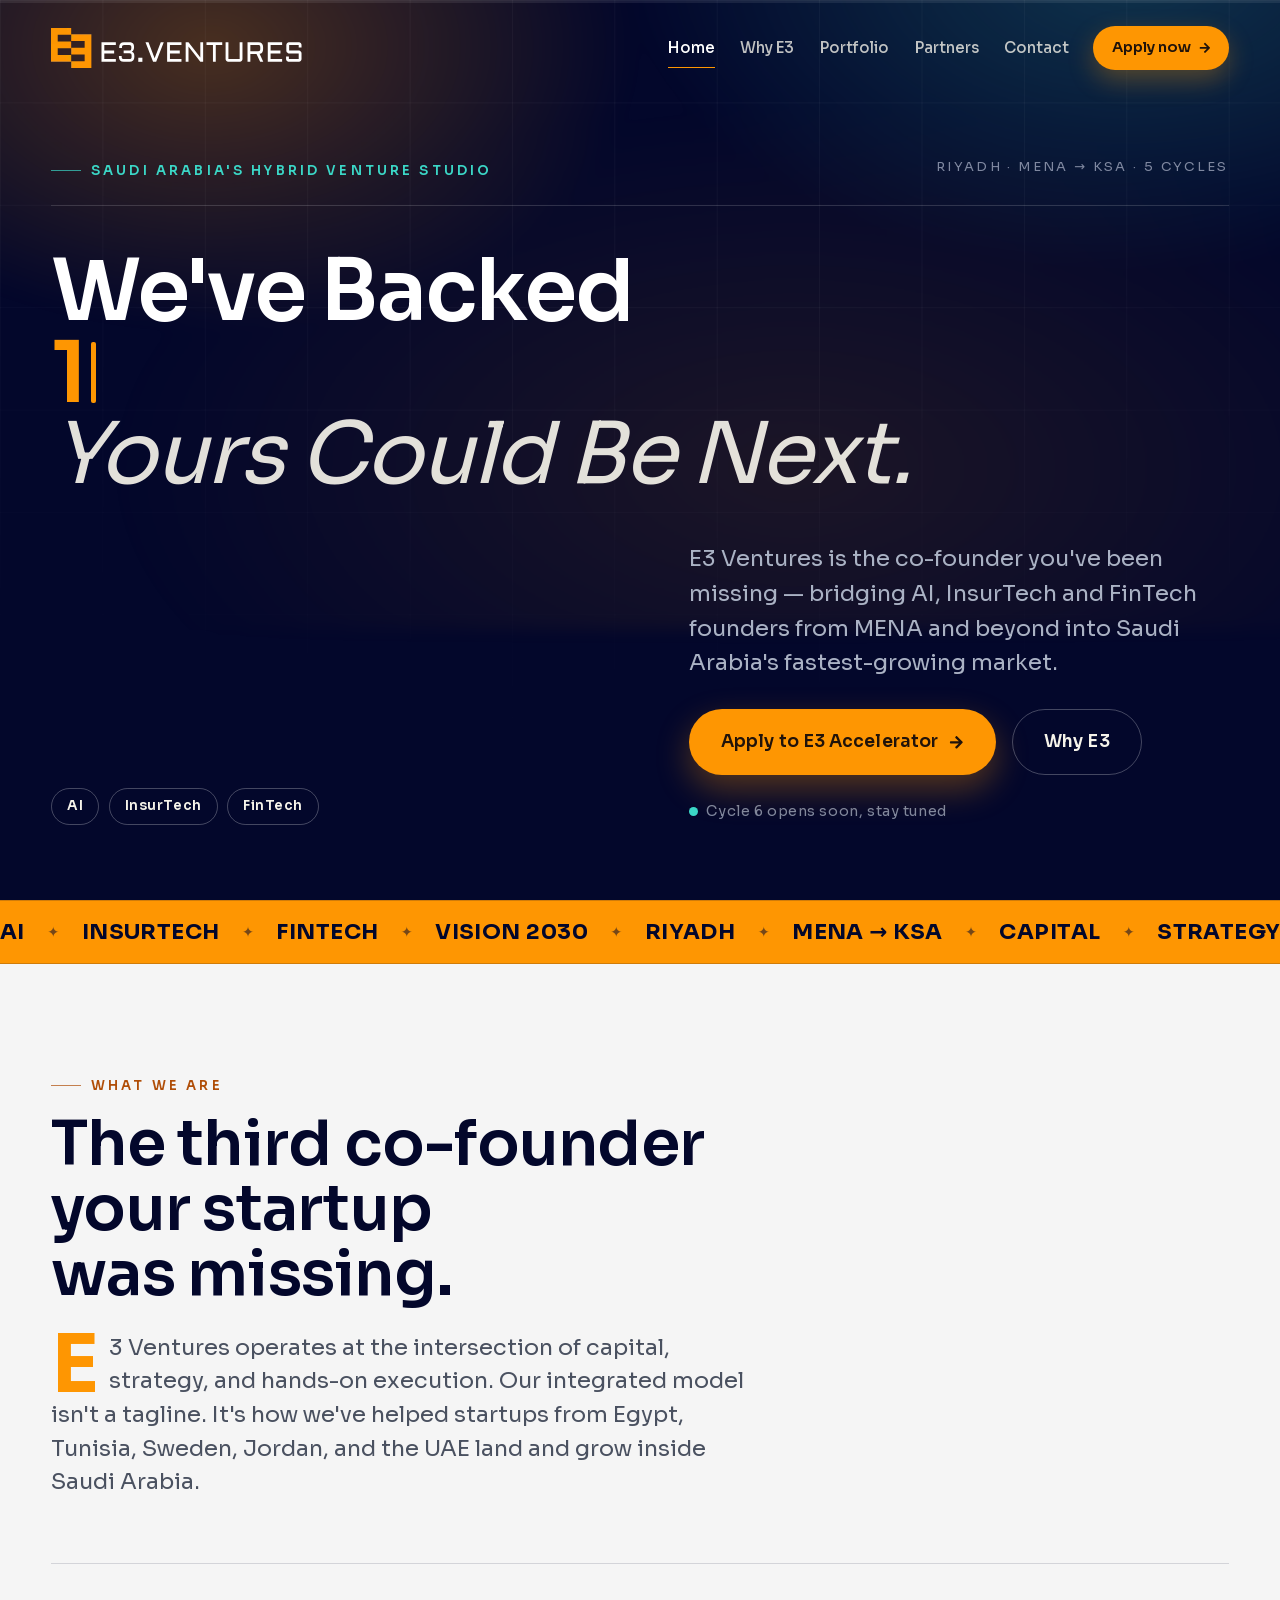
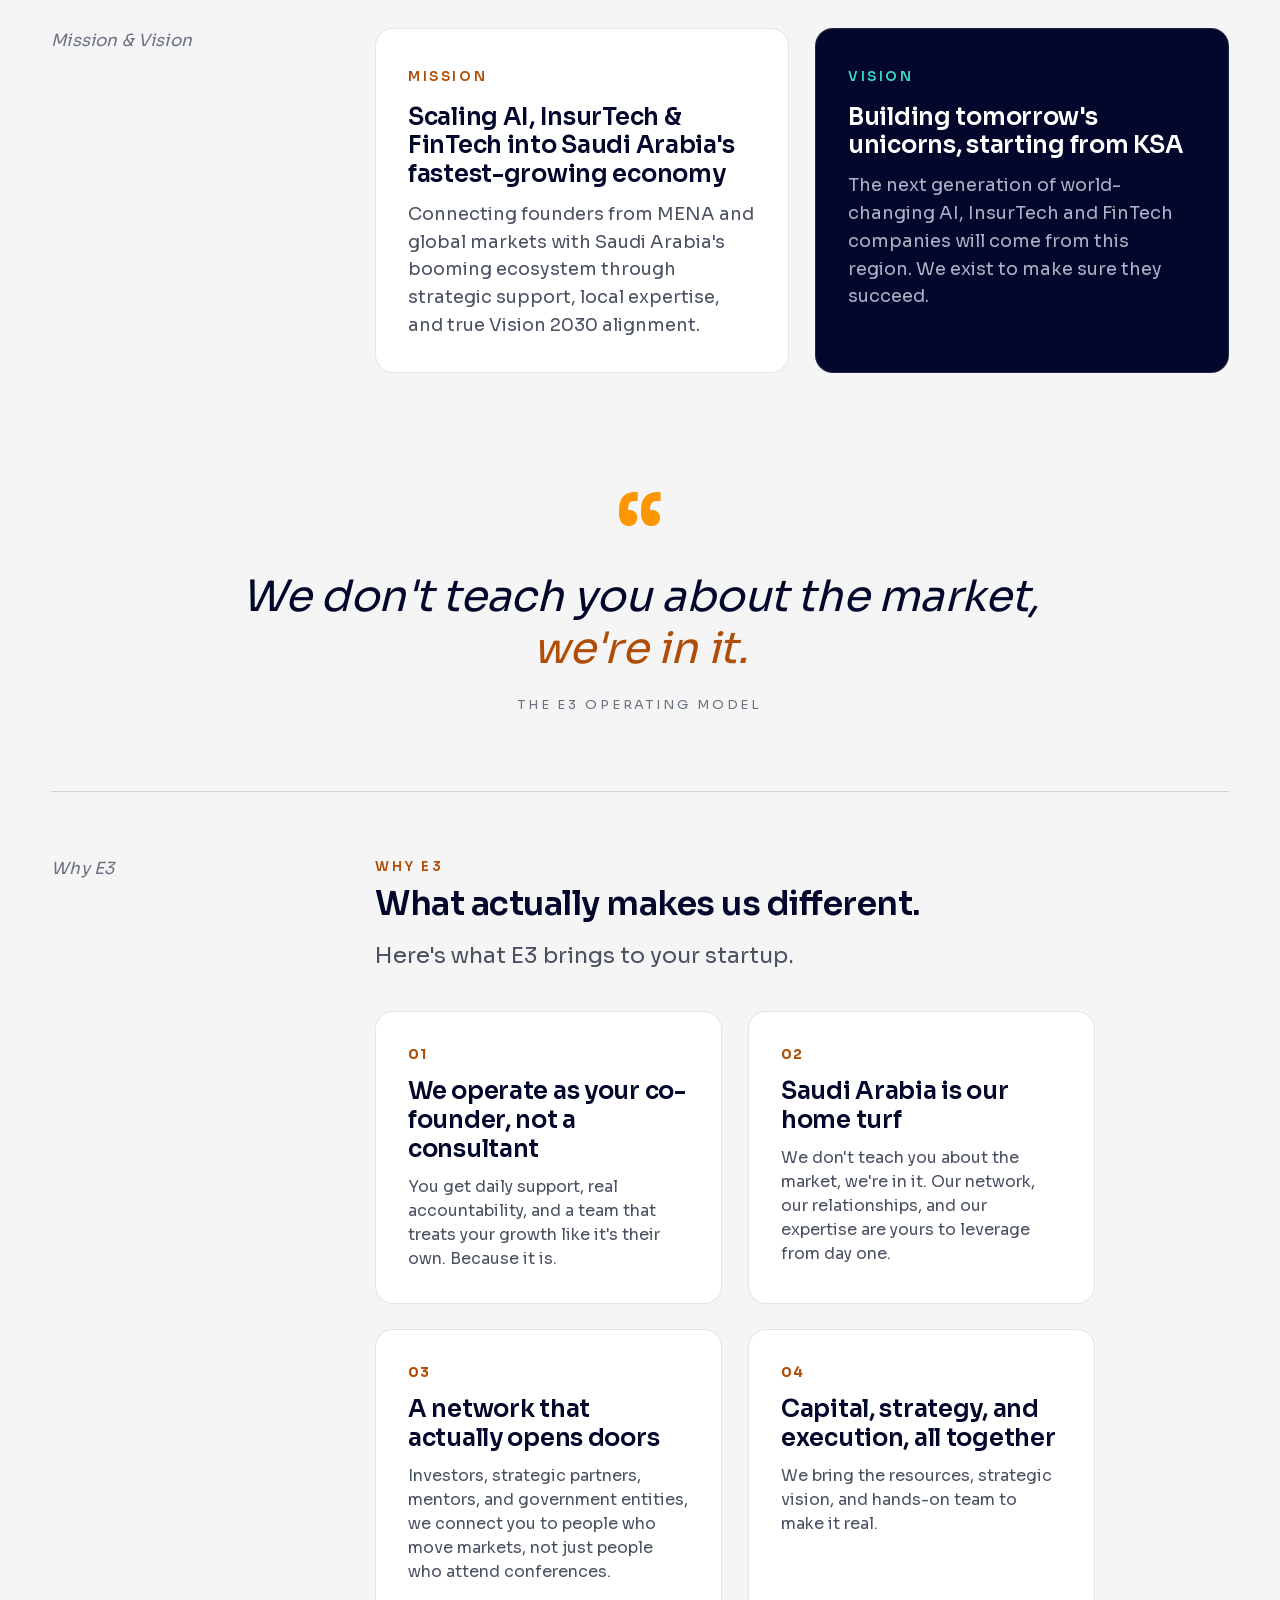
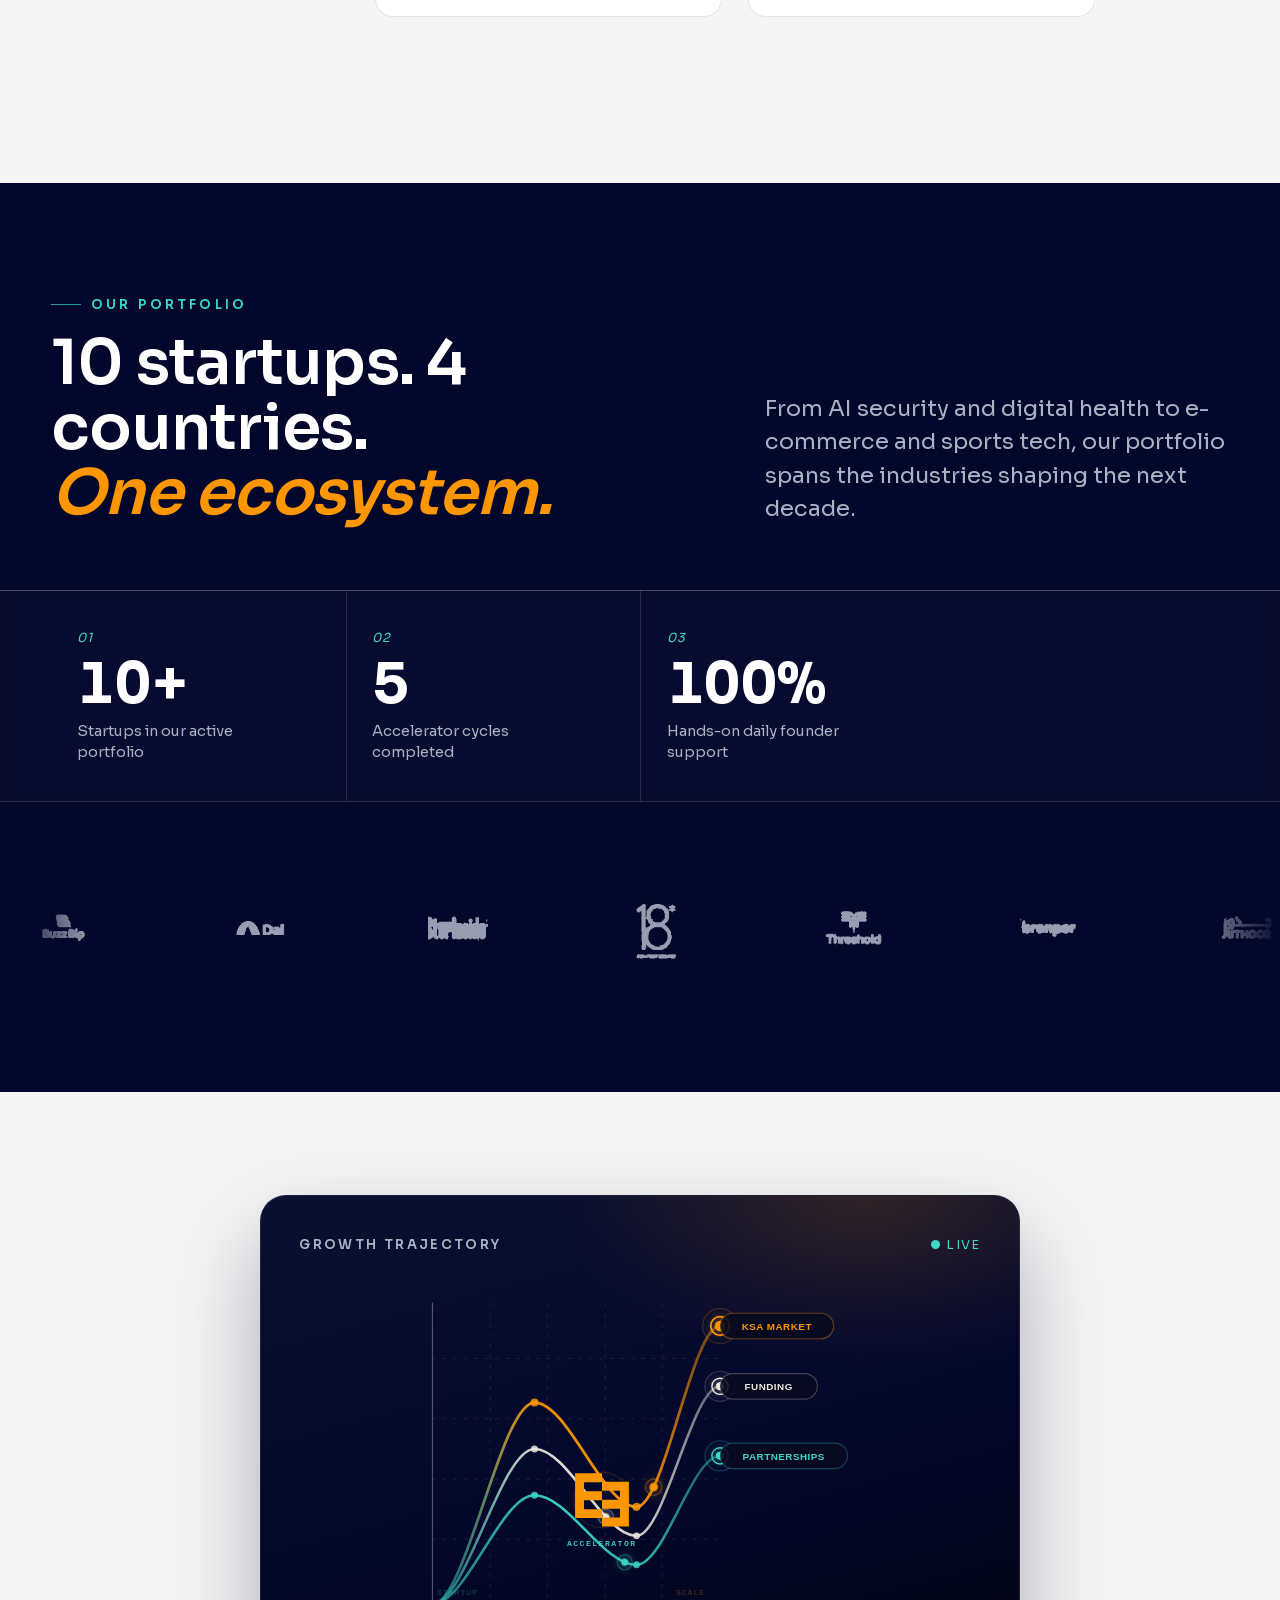
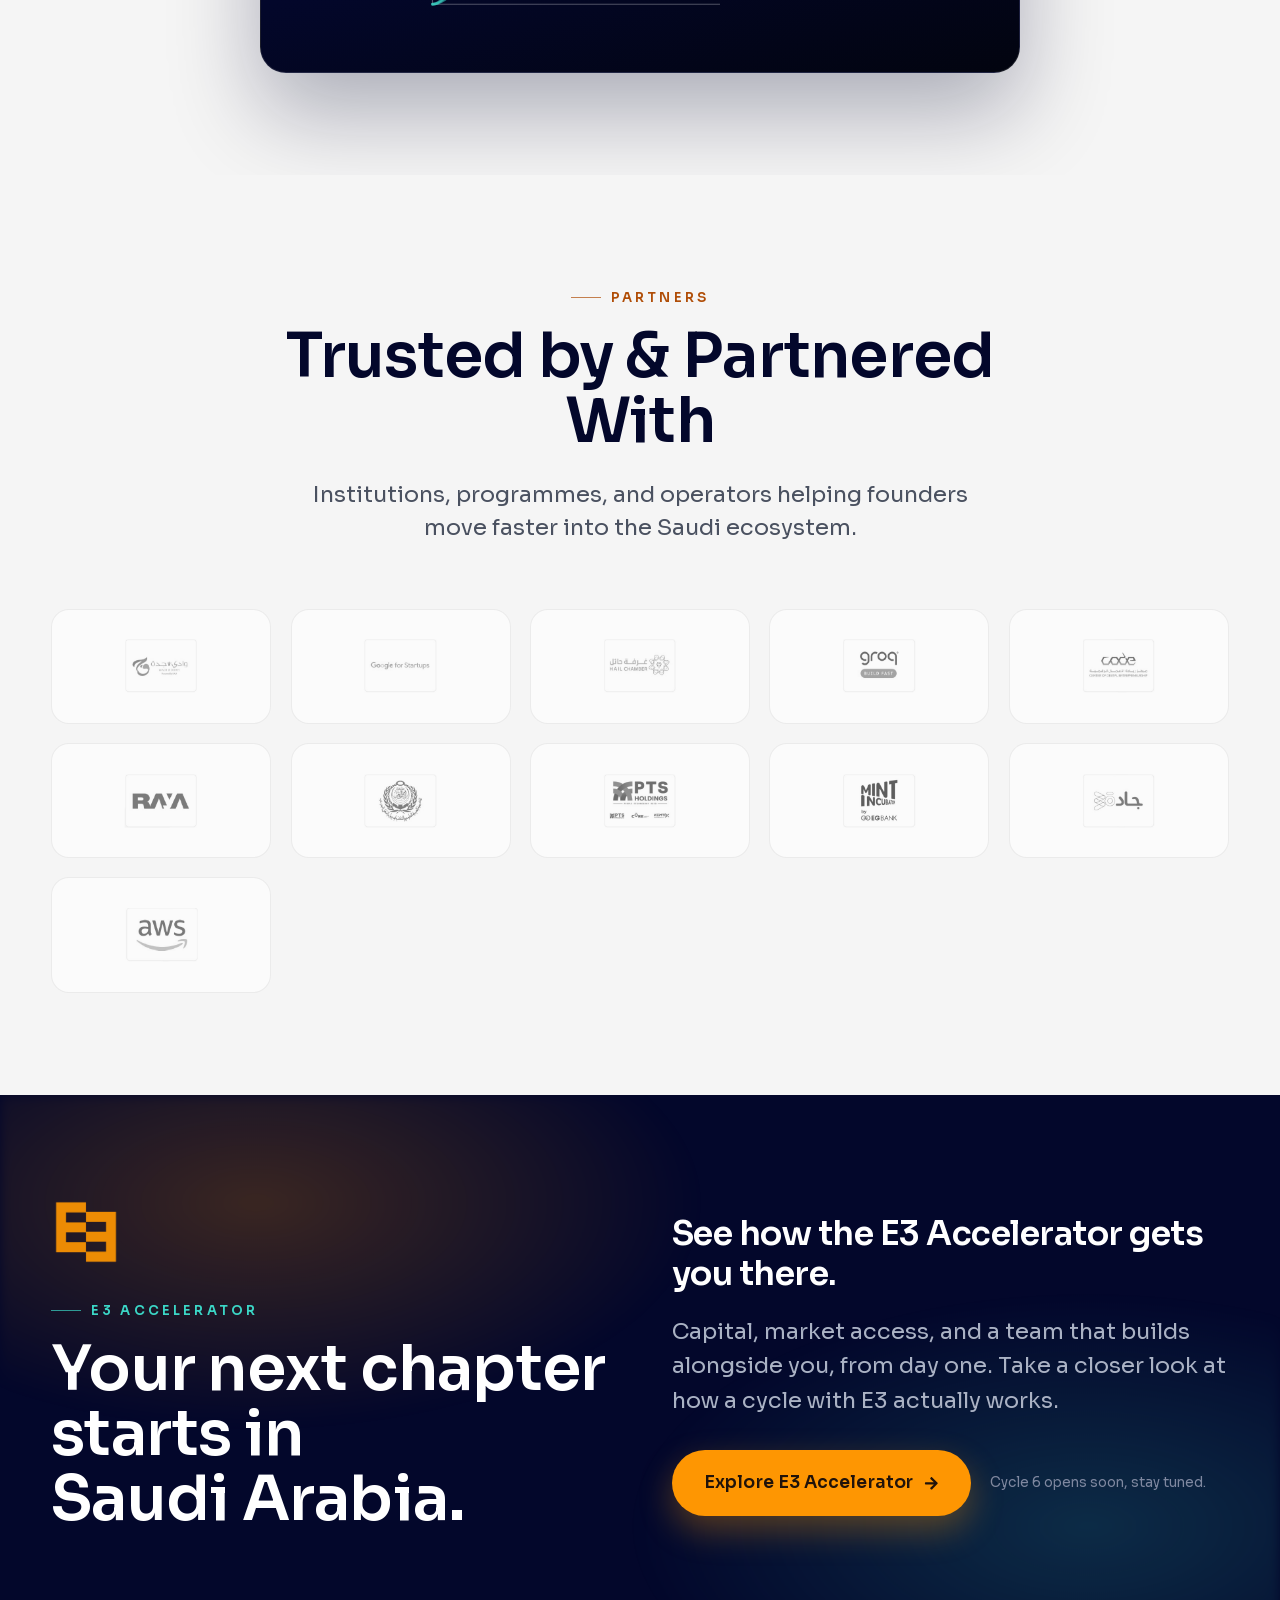
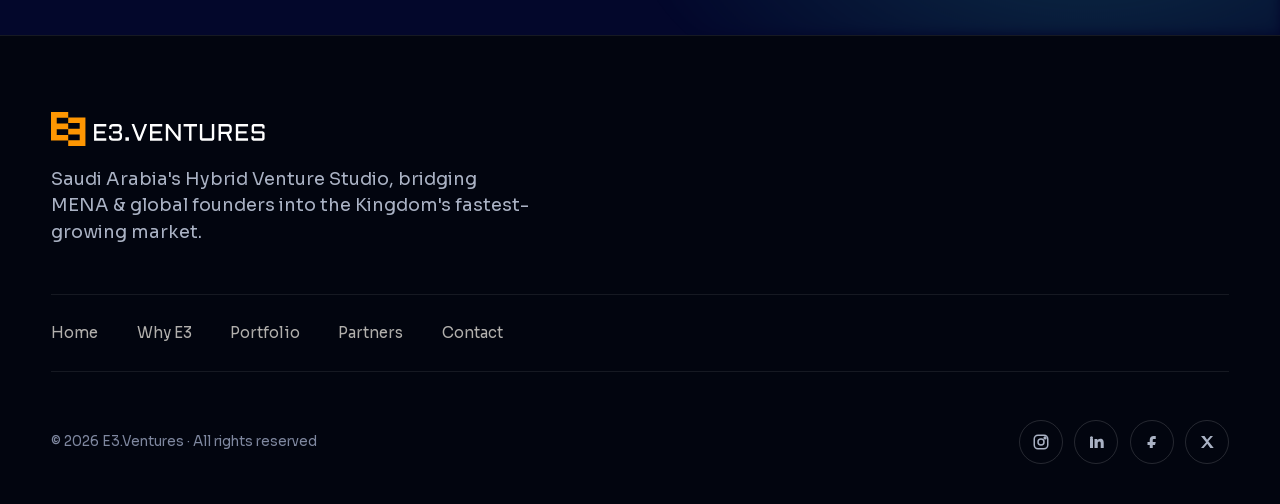
==== commit 7045efa6: "Refine homepage copy and trim sections per brand reference - Hero: "5 Cycles" dateline; "Cycle 6 ope" ====
--- a/index.html
+++ b/index.html
@@ -6,7 +6,7 @@
   <title>E3.Ventures, Saudi Arabia's Hybrid Venture Studio</title>
   <meta name="description" content="E3 Ventures is the co-founder AI, InsurTech, and FinTech founders have been missing, bridging MENA and global startups into Saudi Arabia's fastest-growing market.">
   <link rel="icon" href="assets/logo-mark.png">
-  <link rel="stylesheet" href="styles.css?v=editorial-magazine-v10">
+  <link rel="stylesheet" href="styles.css?v=editorial-magazine-v11">
 </head>
 <body>
   <div class="scroll-progress" aria-hidden="true"><span></span></div>
@@ -57,7 +57,7 @@
       <div class="wrap hero-wrap">
         <div class="hero-masthead" data-reveal>
           <p class="eyebrow"><span></span>Saudi Arabia's Hybrid Venture Studio</p>
-          <p class="hero-dateline">Riyadh · MENA → KSA · Cycle 5</p>
+          <p class="hero-dateline">Riyadh · MENA → KSA · 5 Cycles</p>
         </div>
 
         <h1 class="hero-title" id="home-title" data-reveal>
@@ -86,7 +86,7 @@
             </div>
             <p class="hero-meta">
               <span class="pulse-dot" aria-hidden="true"></span>
-              Applications open · Cycle 5 · Onsite Riyadh
+              Cycle 6 opens soon, stay tuned
             </p>
           </div>
         </div>
@@ -110,23 +110,9 @@
           <p class="section-lead dropcap">E3 Ventures operates at the intersection of capital, strategy, and hands-on execution. Our integrated model isn't a tagline. It's how we've helped startups from Egypt, Tunisia, Sweden, Jordan, and the UAE land and grow inside Saudi Arabia.</p>
         </header>
 
-        <!-- 01 -->
-        <article class="entry" data-reveal>
-          <div class="entry-index">
-            <span class="entry-num">01</span>
-            <em class="entry-label">Hybrid Venture Studio</em>
-          </div>
-          <div class="entry-body">
-            <p class="kicker">Hybrid by design</p>
-            <h3 class="entry-statement">A fund, a studio, and an operating team in&nbsp;one.</h3>
-            <p class="entry-text">Capital opens the door. Our studio and operators walk through it with you, building, hiring, and selling until the milestones are real.</p>
-          </div>
-        </article>
-
         <!-- 02 -->
         <article class="entry" data-reveal>
           <div class="entry-index">
-            <span class="entry-num">02</span>
             <em class="entry-label">Mission &amp; Vision</em>
           </div>
           <div class="entry-body mission-vision">
@@ -153,7 +139,6 @@
         <!-- 03 -->
         <article class="entry" data-reveal>
           <div class="entry-index">
-            <span class="entry-num">03</span>
             <em class="entry-label">Why E3</em>
           </div>
           <div class="entry-body">
@@ -216,11 +201,6 @@
           </article>
           <article class="stat">
             <em class="stat-index" aria-hidden="true">03</em>
-            <strong data-count="40" data-prefix="$" data-suffix="M+">$40M+</strong>
-            <span>Follow-on funding raised by our alumni</span>
-          </article>
-          <article class="stat">
-            <em class="stat-index" aria-hidden="true">04</em>
             <strong data-count="100" data-suffix="%">100%</strong>
             <span>Hands-on daily founder support</span>
           </article>
@@ -243,47 +223,11 @@
           <div class="company-logo"><img src="assets/portfolio-logos-light/nexaguard.png" alt="NexaGuard"></div>
         </div>
       </div>
-
-      <div class="wrap portfolio-foot">
-        <p class="portfolio-count"><strong data-count="12">12</strong> ventures &amp; counting</p>
-      </div>
     </section>
 
     <!-- ════════════════ ACCELERATOR - LIGHT w/ DARK CHART INSET ════════════════ -->
-    <section class="content accelerator section-light story-section" id="accelerator" data-story-step="3" aria-labelledby="accelerator-title">
+    <section class="content accelerator section-light story-section" id="accelerator" data-story-step="3">
       <div class="wrap accelerator-wrap">
-        <div class="accelerator-copy" data-reveal>
-          <p class="eyebrow"><span></span>E3 Accelerator · Cycle 5</p>
-          <h2 class="section-title" id="accelerator-title">Built to get you into market, funded, and growing.</h2>
-          <p class="accelerator-text">Cycle 5 is for founders building real AI, InsurTech, and FinTech companies with Saudi Arabia in their sights. We combine market access, capital strategy, and hands-on execution from day one.</p>
-          <div class="accelerator-actions">
-            <a class="button primary large magnetic" href="https://e3.ventures/programs/e3-accelerator/">
-              <span>Apply to E3 Accelerator</span>
-              <svg aria-hidden="true" viewBox="0 0 448 512">
-                <path d="M190.5 66.9l22.2-22.2c9.4-9.4 24.6-9.4 33.9 0L441 239c9.4 9.4 9.4 24.6 0 33.9L246.6 467.3c-9.4 9.4-24.6 9.4-33.9 0l-22.2-22.2c-9.5-9.5-9.3-25 .4-34.3L311.4 296H24c-13.3 0-24-10.7-24-24v-32c0-13.3 10.7-24 24-24h287.4L190.9 101.2c-9.8-9.3-10-24.8-.4-34.3z"/>
-              </svg>
-            </a>
-          </div>
-          <span class="accelerator-hint">
-            <span class="pulse-dot"></span>
-            Limited cohort sizes
-          </span>
-          <ul class="accelerator-facts">
-            <li class="fact-tag">
-              <svg class="fact-icon" viewBox="0 0 24 24" aria-hidden="true"><path d="M19 4h-1V2h-2v2H8V2H6v2H5c-1.11 0-1.99.9-1.99 2L3 20c0 1.1.89 2 2 2h14c1.1 0 2-.9 2-2V6c0-1.1-.9-2-2-2zm0 16H5V10h14v10zm-5-7H7v-2h7v2z"/></svg>
-              01 July 2026
-            </li>
-            <li class="fact-tag">
-              <svg class="fact-icon" viewBox="0 0 24 24" aria-hidden="true"><path d="M12 2C6.48 2 2 6.48 2 12s4.48 10 10 10 10-4.48 10-10S17.52 2 12 2zm-1 17.93c-3.95-.49-7-3.85-7-7.93 0-.62.08-1.21.21-1.79L9 15v1c0 1.1.9 2 2 2v1.93zm6.9-2.53c-.26-.81-1-1.4-1.9-1.4h-1v-3c0-.55-.45-1-1-1h-6v-2h2c.55 0 1-.45 1-1V7h2c1.1 0 2-.9 2-2v-.41c2.93 1.19 5 4.06 5 7.41 0 2.08-.8 3.97-2.1 5.4z"/></svg>
-              Onsite
-            </li>
-            <li class="fact-tag">
-              <svg class="fact-icon" viewBox="0 0 24 24" aria-hidden="true"><path d="M12 2C8.13 2 5 5.13 5 9c0 5.25 7 13 7 13s7-7.75 7-13c0-3.87-3.13-7-7-7zm0 9.5c-1.38 0-2.5-1.12-2.5-2.5s1.12-2.5 2.5-2.5 2.5 1.12 2.5 2.5-1.12 2.5-2.5 2.5z"/></svg>
-              Riyadh, KSA
-            </li>
-          </ul>
-        </div>
-
         <div class="accelerator-panel interactive-surface" data-reveal aria-label="E3 Accelerator growth trajectory">
           <div class="panel-head">
             <span class="panel-kicker-label">Growth trajectory</span>
@@ -392,64 +336,6 @@
             </svg>
           </div>
         </div>
-      </div>
-    </section>
-
-    <!-- ════════════════ PERSPECTIVES - NEW (placeholder) ════════════════ -->
-    <section class="content perspectives section-dark story-section" id="perspectives" data-story-step="4" aria-labelledby="perspectives-title">
-      <div class="wrap">
-        <header class="section-masthead testimonials-masthead" data-reveal>
-          <div>
-            <p class="eyebrow"><span></span>Founder Perspective</p>
-            <h2 class="section-title" id="perspectives-title">Built with founders, proven in&nbsp;<em>market.</em></h2>
-          </div>
-          <p class="section-lead">Operator-level support looks different when your partner is in the room for the hard decisions.</p>
-        </header>
-
-        <div class="testimonials-carousel" data-reveal>
-          <div class="testimonials-track" role="list">
-            <figure class="testimonial" role="listitem">
-              <span class="testimonial-mark" aria-hidden="true">&ldquo;</span>
-              <blockquote class="testimonial-body">
-                <p>E3 did not step in as another advisor. They operated with us, opened the right doors, and helped us turn Saudi market ambition into real movement.</p>
-              </blockquote>
-              <figcaption class="testimonial-author">
-                <span class="testimonial-avatar" aria-hidden="true">LH</span>
-                <span class="testimonial-id">
-                  <span class="testimonial-name">Layla Haddad</span>
-                  <span class="testimonial-startup">Pokamind</span>
-                </span>
-              </figcaption>
-            </figure>
-            <figure class="testimonial" role="listitem">
-              <span class="testimonial-mark" aria-hidden="true">&ldquo;</span>
-              <blockquote class="testimonial-body">
-                <p>The support felt like a true extension of our team: product focus, investor readiness, and introductions that moved from conversation to opportunity.</p>
-              </blockquote>
-              <figcaption class="testimonial-author">
-                <span class="testimonial-avatar" aria-hidden="true">OK</span>
-                <span class="testimonial-id">
-                  <span class="testimonial-name">Omar Khalil</span>
-                  <span class="testimonial-startup">NexaGuard</span>
-                </span>
-              </figcaption>
-            </figure>
-            <figure class="testimonial" role="listitem">
-              <span class="testimonial-mark" aria-hidden="true">&ldquo;</span>
-              <blockquote class="testimonial-body">
-                <p>From the first strategy session to the next investor meeting, E3 helped us make sharper decisions and move faster without losing focus.</p>
-              </blockquote>
-              <figcaption class="testimonial-author">
-                <span class="testimonial-avatar" aria-hidden="true">SM</span>
-                <span class="testimonial-id">
-                  <span class="testimonial-name">Sara Mansour</span>
-                  <span class="testimonial-startup">Annota8</span>
-                </span>
-              </figcaption>
-            </figure>
-          </div>
-        </div>
-        <div class="testimonial-dots" data-reveal role="tablist" aria-label="Choose a testimonial"></div>
       </div>
     </section>
 
@@ -483,20 +369,20 @@
       <div class="wrap contact-wrap">
         <div class="contact-heading" data-reveal>
           <img class="contact-mark" src="assets/logo-mark.png" alt="">
-          <p class="eyebrow"><span></span>Apply now · Cycle 5</p>
-          <h2 class="section-title" id="contact-title">Running an AI, InsurTech or FinTech&nbsp;startup?</h2>
+          <p class="eyebrow"><span></span>E3 Accelerator</p>
+          <h2 class="section-title" id="contact-title">Your next chapter starts in Saudi&nbsp;Arabia.</h2>
         </div>
         <div class="contact-content" data-reveal>
-          <p class="contact-lead">Your window into Saudi Arabia is&nbsp;Open.</p>
-          <p class="contact-copy">Applications are limited. If you're building something real, let's talk about how we get you to market, funded, and growing.</p>
+          <p class="contact-lead">See how the E3 Accelerator gets you&nbsp;there.</p>
+          <p class="contact-copy">Capital, market access, and a team that builds alongside you, from day one. Take a closer look at how a cycle with E3 actually works.</p>
           <div class="contact-action-row">
             <a class="button primary large magnetic" href="https://e3.ventures/programs/e3-accelerator/">
-              <span>Secure Your Spot</span>
+              <span>Explore E3 Accelerator</span>
               <svg aria-hidden="true" viewBox="0 0 448 512">
                 <path d="M190.5 66.9l22.2-22.2c9.4-9.4 24.6-9.4 33.9 0L441 239c9.4 9.4 9.4 24.6 0 33.9L246.6 467.3c-9.4 9.4-24.6 9.4-33.9 0l-22.2-22.2c-9.5-9.5-9.3-25 .4-34.3L311.4 296H24c-13.3 0-24-10.7-24-24v-32c0-13.3 10.7-24 24-24h287.4L190.9 101.2c-9.8-9.3-10-25-.4-34.3z"/>
               </svg>
             </a>
-            <small>Limited cohort sizes. High-touch Support. Real results.</small>
+            <small>Cycle 6 opens soon, stay tuned.</small>
           </div>
         </div>
       </div>
@@ -536,6 +422,6 @@
     </div>
   </footer>
 
-  <script src="script.js?v=editorial-magazine-v10"></script>
+  <script src="script.js?v=editorial-magazine-v11"></script>
 </body>
 </html>
--- a/styles.css
+++ b/styles.css
@@ -871,7 +871,8 @@
    ============================================================ */
 .accelerator-wrap {
   display: grid;
-  grid-template-columns: minmax(0, 1fr) minmax(0, 1.05fr);
+  grid-template-columns: min(760px, 100%);
+  justify-content: center;
   gap: clamp(2rem, 5vw, 5rem);
   align-items: center;
 }
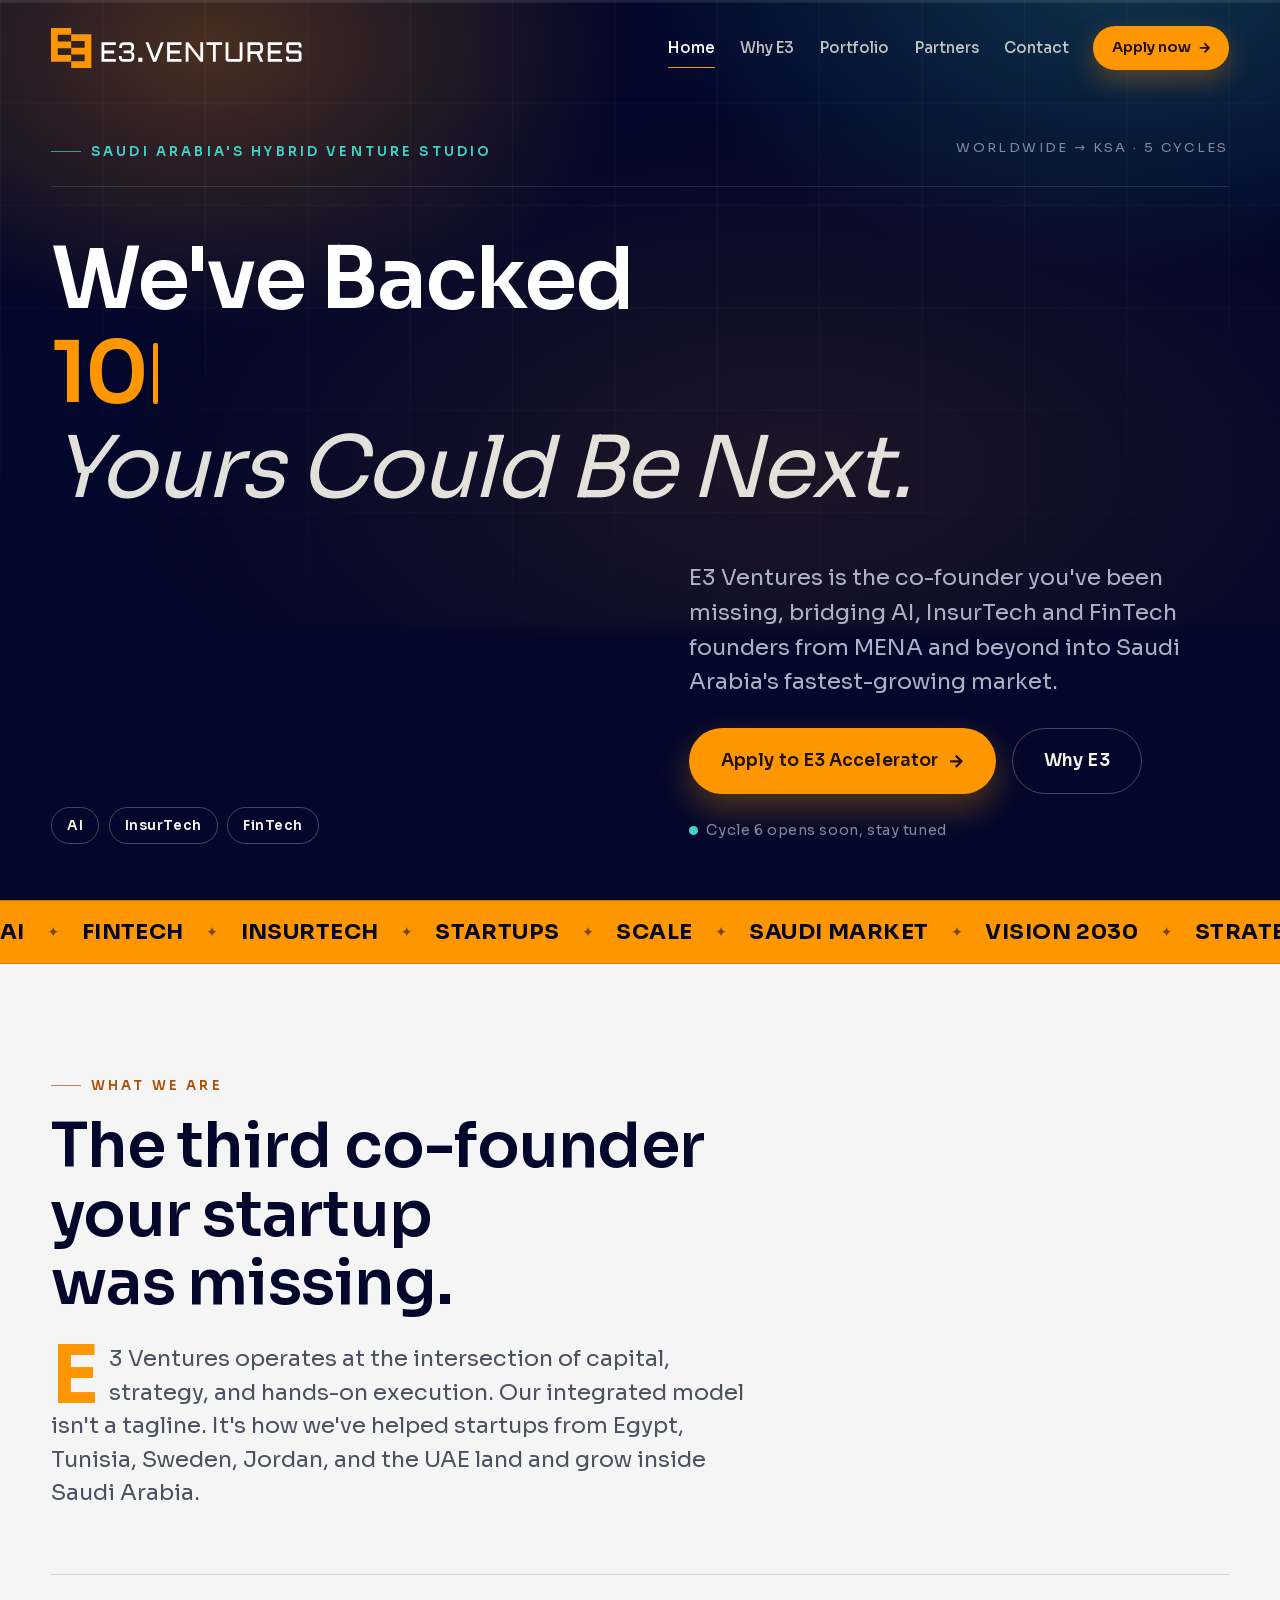
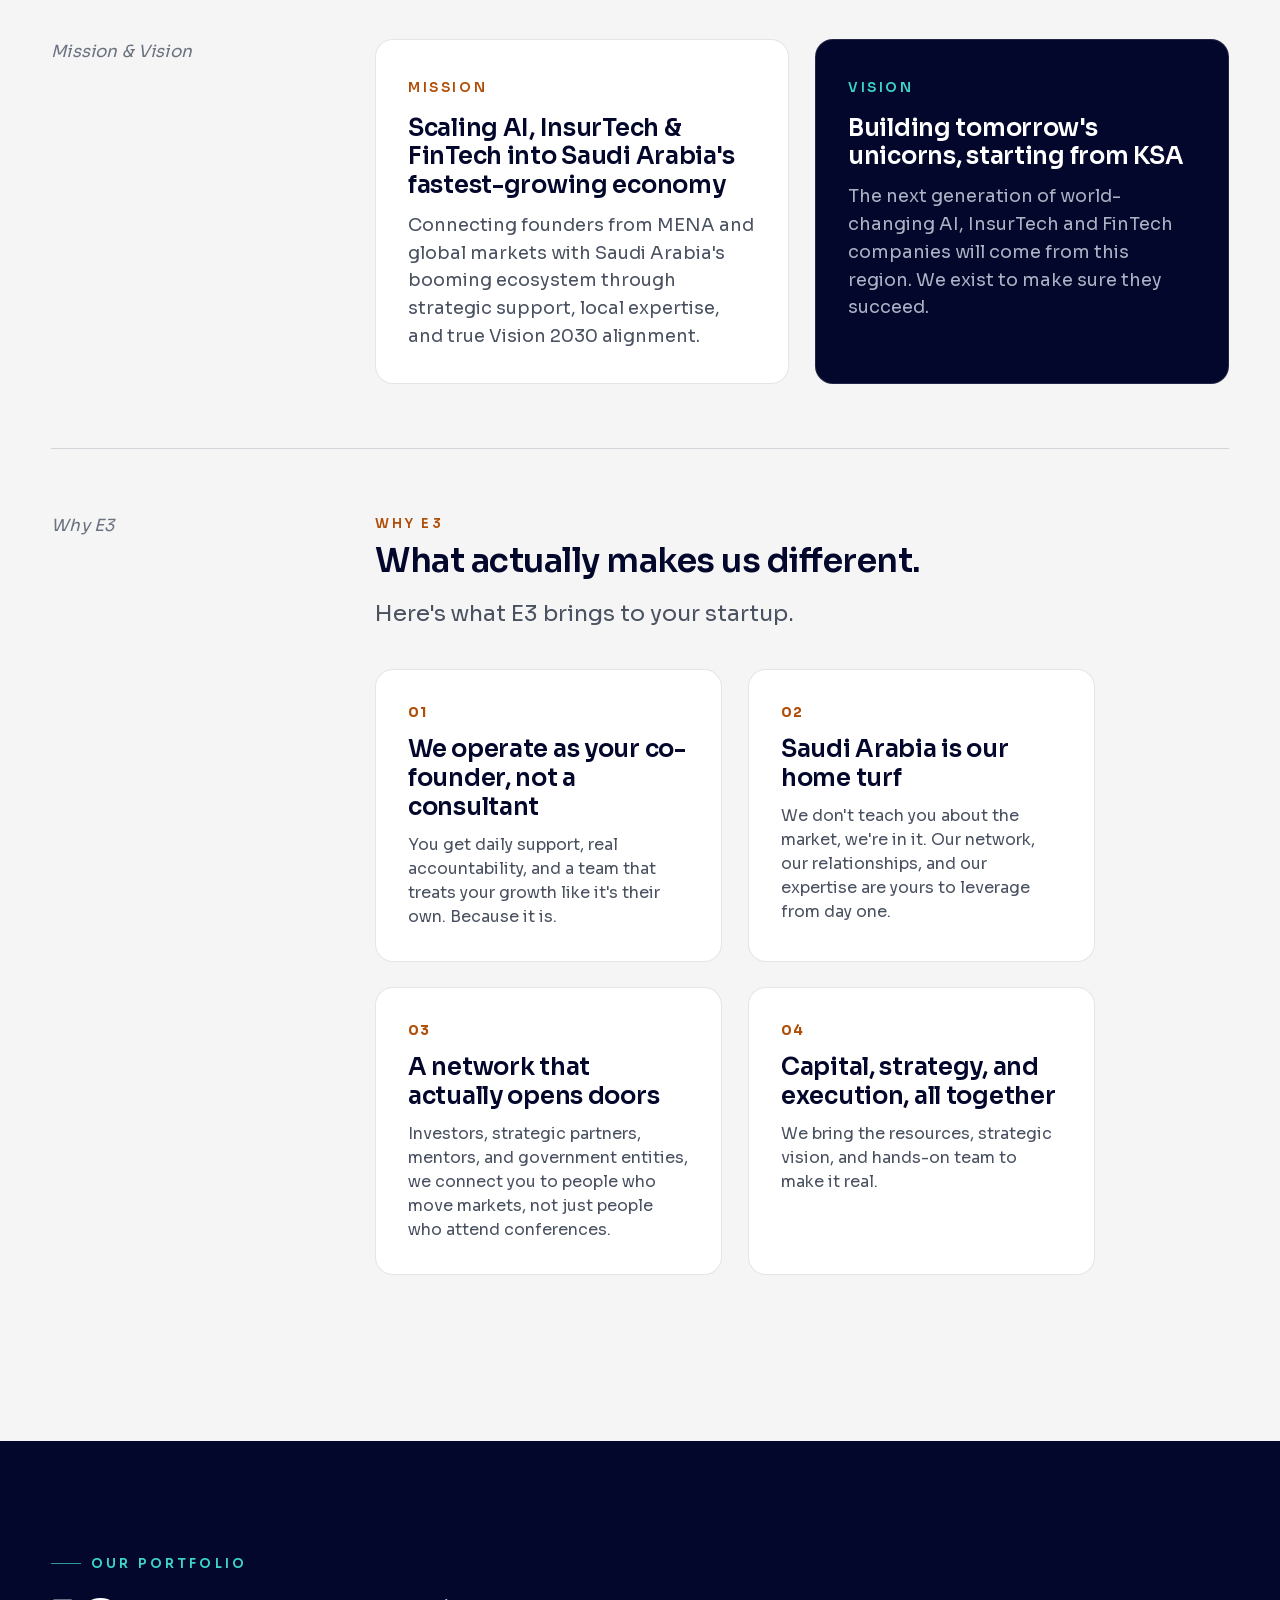
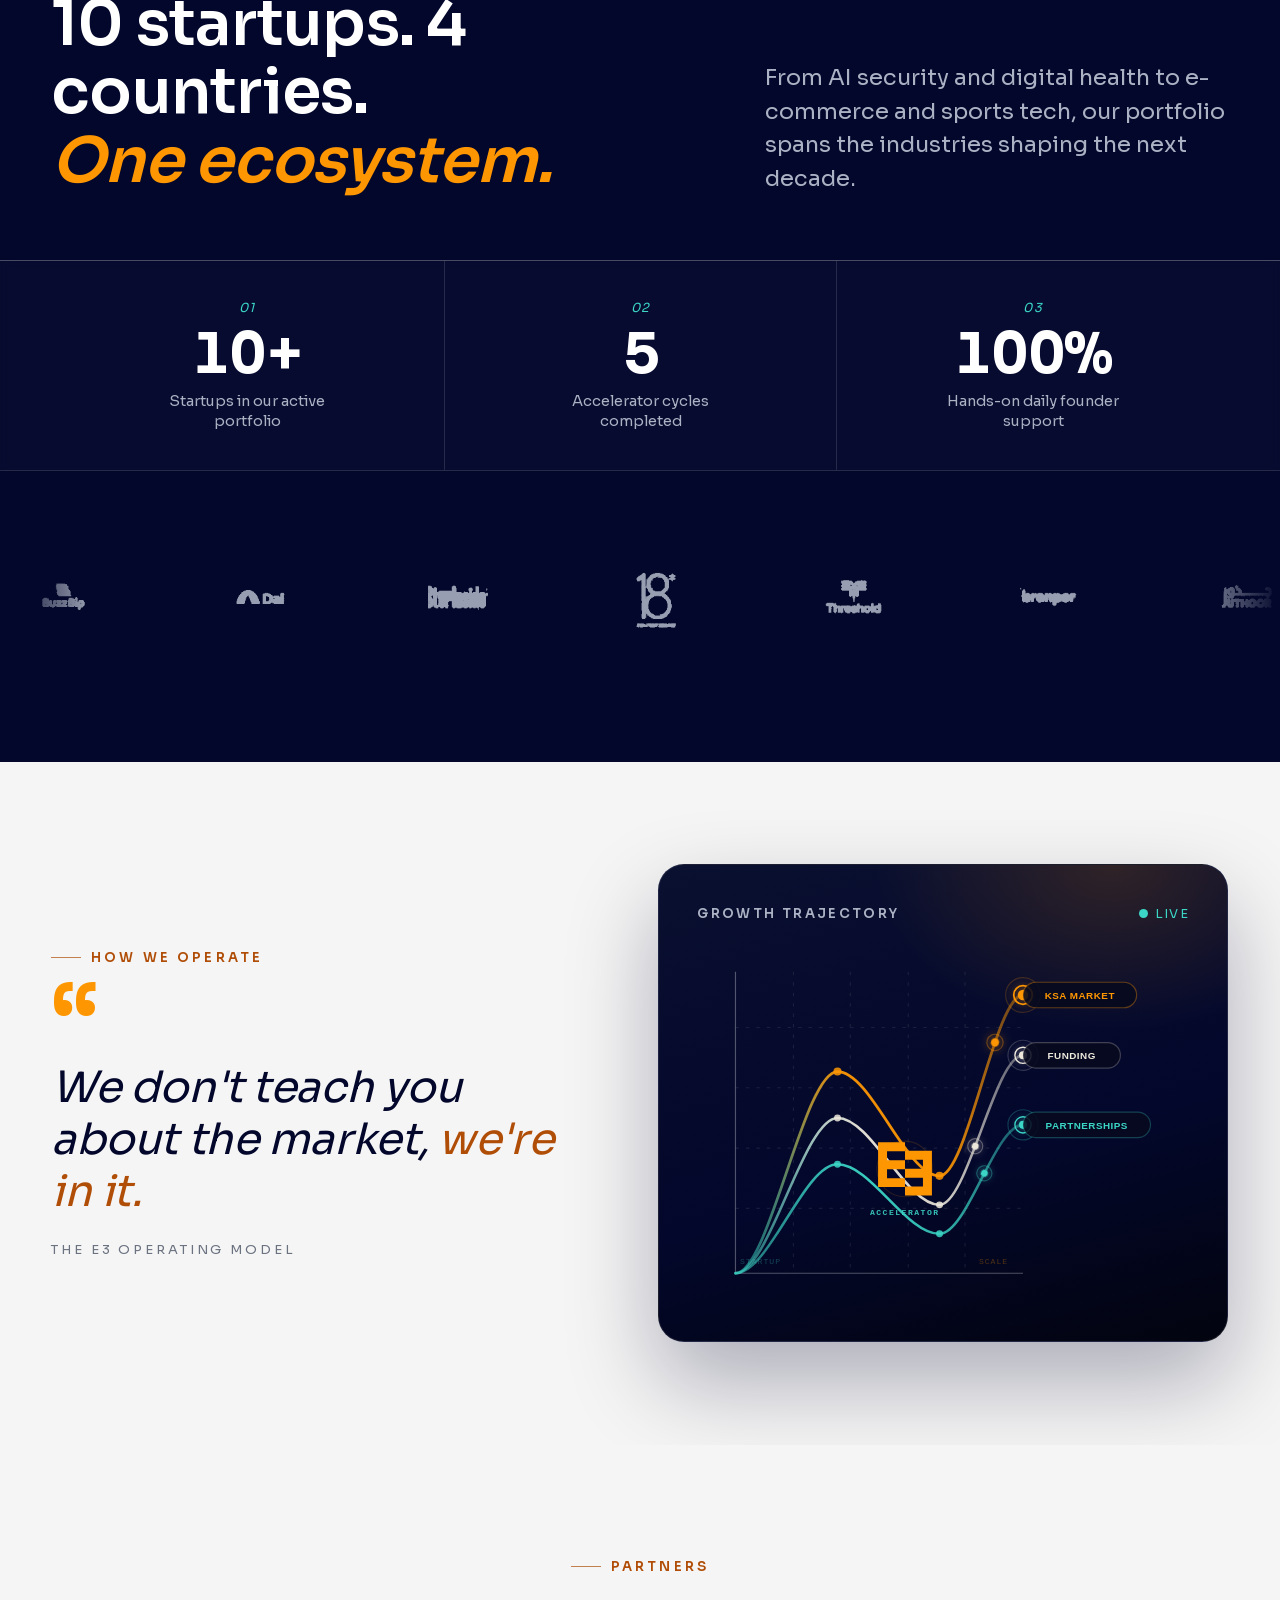
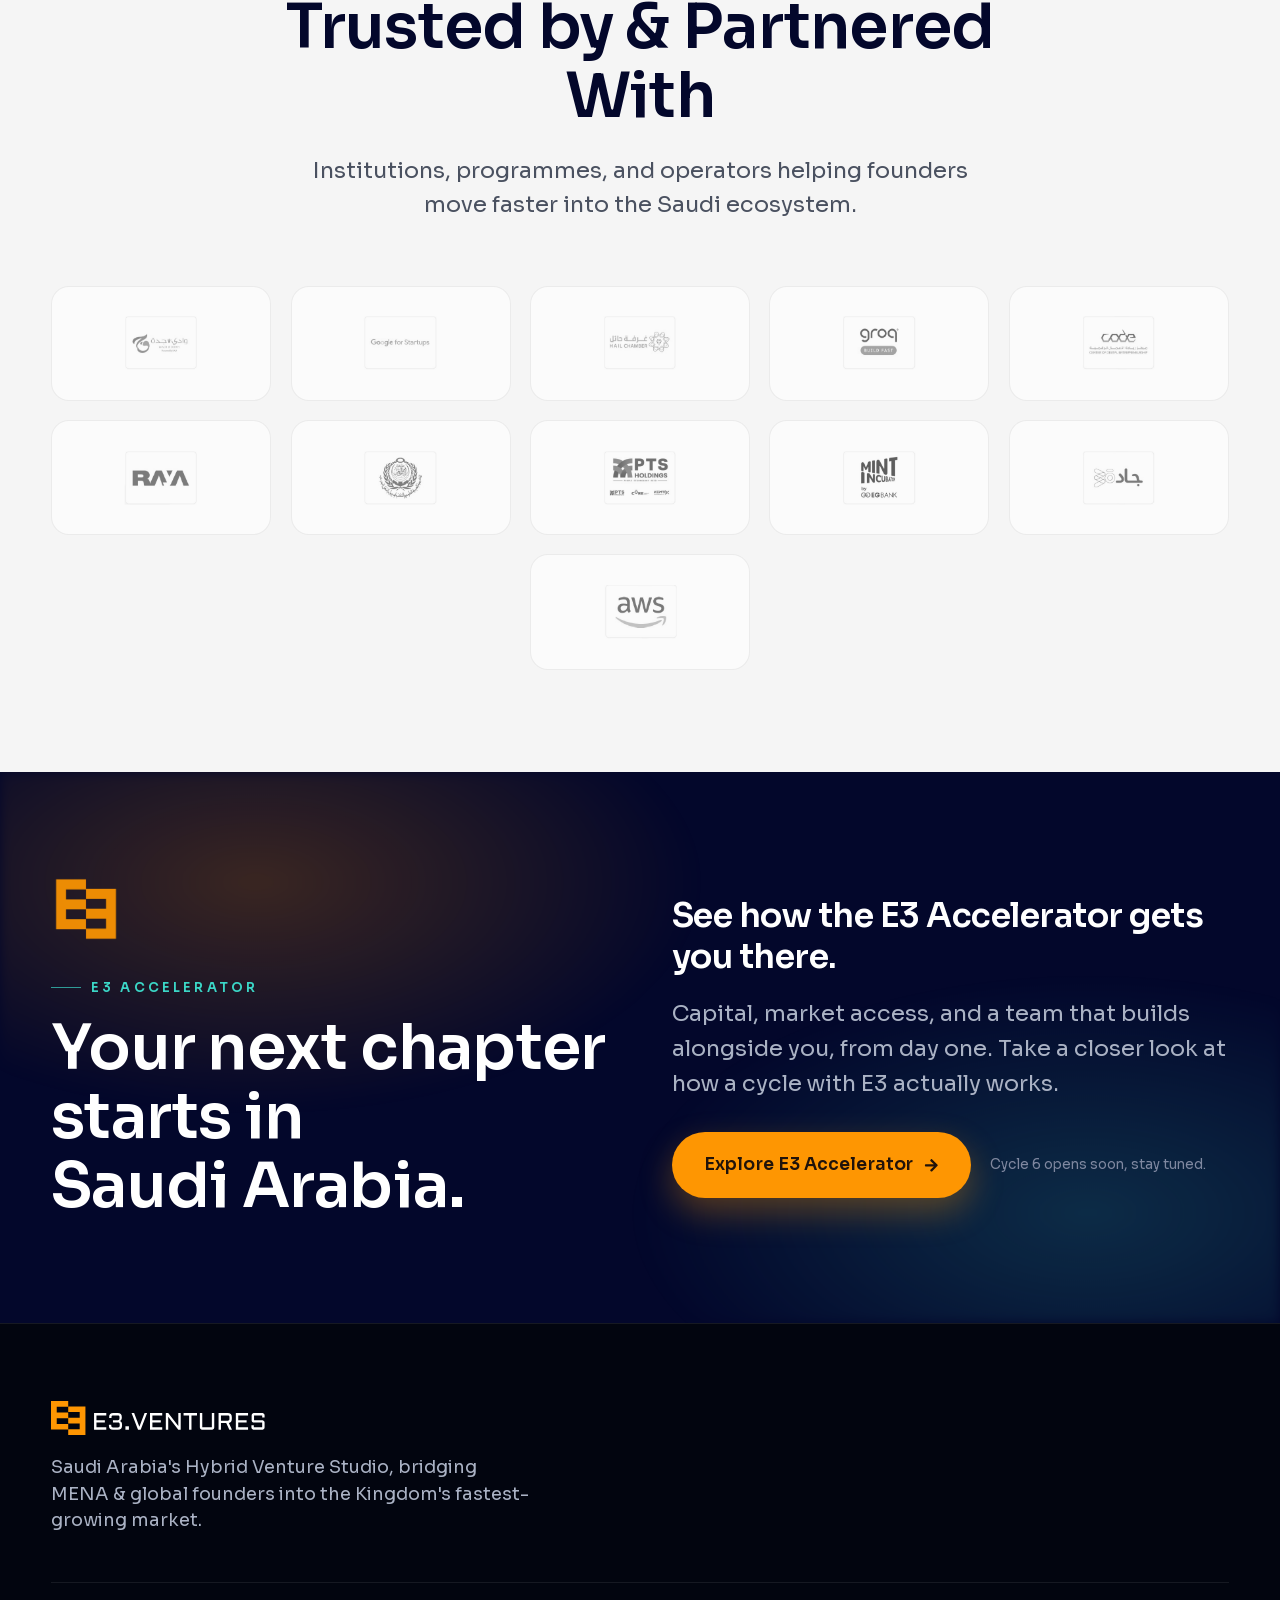
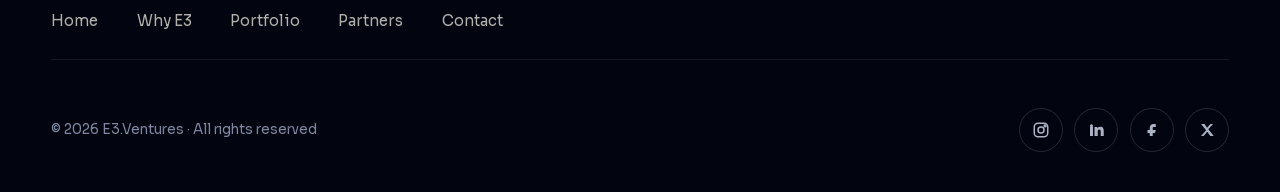
==== commit 212ac80a: "Refine homepage: Operating Model section, centered stats, heading line-height - Replace Accelerator " ====
--- a/index.html
+++ b/index.html
@@ -6,7 +6,7 @@
   <title>E3.Ventures, Saudi Arabia's Hybrid Venture Studio</title>
   <meta name="description" content="E3 Ventures is the co-founder AI, InsurTech, and FinTech founders have been missing, bridging MENA and global startups into Saudi Arabia's fastest-growing market.">
   <link rel="icon" href="assets/logo-mark.png">
-  <link rel="stylesheet" href="styles.css?v=editorial-magazine-v11">
+  <link rel="stylesheet" href="styles.css?v=editorial-magazine-v15">
 </head>
 <body>
   <div class="scroll-progress" aria-hidden="true"><span></span></div>
@@ -57,12 +57,12 @@
       <div class="wrap hero-wrap">
         <div class="hero-masthead" data-reveal>
           <p class="eyebrow"><span></span>Saudi Arabia's Hybrid Venture Studio</p>
-          <p class="hero-dateline">Riyadh · MENA → KSA · 5 Cycles</p>
+          <p class="hero-dateline">Worldwide → KSA · 5 Cycles</p>
         </div>
 
         <h1 class="hero-title" id="home-title" data-reveal>
           We've Backed<br>
-          <span class="hero-title-accent" aria-label="10 Startups, 14 Founders, 100% hands-on, 5 cycles, $40M+ funding"><span class="hero-type" data-words="10 Startups,14 Founders,100% hands-on,5 cycles,$40M+ funding">10 Startups</span><span class="hero-caret" aria-hidden="true"></span></span><br>
+          <span class="hero-title-accent" aria-label="5 Completed Cycles, 10+ Startups, 100% Hands-on Support"><span class="hero-type" data-words="5 Completed Cycles,10+ Startups,100% Hands-on Support">5 Completed Cycles</span><span class="hero-caret" aria-hidden="true"></span></span><br>
           <em>Yours Could Be Next.</em>
         </h1>
 
@@ -74,7 +74,7 @@
           </div>
 
           <div class="hero-lead-col" data-reveal>
-            <p class="hero-intro">E3 Ventures is the co-founder you've been missing &mdash; bridging AI, InsurTech and FinTech founders from MENA and beyond into Saudi Arabia's fastest-growing market.</p>
+            <p class="hero-intro">E3 Ventures is the co-founder you've been missing, bridging AI, InsurTech and FinTech founders from MENA and beyond into Saudi Arabia's fastest-growing market.</p>
             <div class="hero-actions">
               <a class="button primary large magnetic" href="https://e3.ventures/programs/e3-accelerator/">
                 <span>Apply to E3 Accelerator</span>
@@ -96,8 +96,8 @@
     <!-- ════════════════ KINETIC TICKER ════════════════ -->
     <div class="ticker" aria-hidden="true">
       <div class="ticker-track">
-        <span>AI</span><i>✦</i><span>InsurTech</span><i>✦</i><span>FinTech</span><i>✦</i><span>Vision 2030</span><i>✦</i><span>Riyadh</span><i>✦</i><span>MENA → KSA</span><i>✦</i><span>Capital</span><i>✦</i><span>Strategy</span><i>✦</i><span>Execution</span><i>✦</i>
-        <span>AI</span><i>✦</i><span>InsurTech</span><i>✦</i><span>FinTech</span><i>✦</i><span>Vision 2030</span><i>✦</i><span>Riyadh</span><i>✦</i><span>MENA → KSA</span><i>✦</i><span>Capital</span><i>✦</i><span>Strategy</span><i>✦</i><span>Execution</span><i>✦</i>
+        <span>AI</span><i>✦</i><span>FinTech</span><i>✦</i><span>InsurTech</span><i>✦</i><span>Startups</span><i>✦</i><span>Scale</span><i>✦</i><span>Saudi Market</span><i>✦</i><span>Vision 2030</span><i>✦</i><span>Strategy</span><i>✦</i><span>Networking</span><i>✦</i><span>Partnerships</span><i>✦</i>
+        <span>AI</span><i>✦</i><span>FinTech</span><i>✦</i><span>InsurTech</span><i>✦</i><span>Startups</span><i>✦</i><span>Scale</span><i>✦</i><span>Saudi Market</span><i>✦</i><span>Vision 2030</span><i>✦</i><span>Strategy</span><i>✦</i><span>Networking</span><i>✦</i><span>Partnerships</span><i>✦</i>
       </div>
     </div>
 
@@ -128,13 +128,6 @@
             </div>
           </div>
         </article>
-
-        <!-- pull quote -->
-        <blockquote class="pull-quote" data-reveal>
-          <span class="quote-mark" aria-hidden="true">“</span>
-          <p>We don't teach you about the market, <em>we're in it.</em></p>
-          <cite>The E3 operating model</cite>
-        </blockquote>
 
         <!-- 03 -->
         <article class="entry" data-reveal>
@@ -225,9 +218,18 @@
       </div>
     </section>
 
-    <!-- ════════════════ ACCELERATOR - LIGHT w/ DARK CHART INSET ════════════════ -->
-    <section class="content accelerator section-light story-section" id="accelerator" data-story-step="3">
+    <!-- ════════════════ OPERATING MODEL - QUOTE + DARK CHART INSET ════════════════ -->
+    <section class="content operating-model section-light story-section" id="operating-model" data-story-step="3" aria-label="The E3 operating model">
       <div class="wrap accelerator-wrap">
+        <div class="operating-copy" data-reveal>
+          <p class="eyebrow"><span></span>How we operate</p>
+          <blockquote class="pull-quote">
+            <span class="quote-mark" aria-hidden="true">“</span>
+            <p>We don't teach you about the market, <em>we're in it.</em></p>
+            <cite>The E3 operating model</cite>
+          </blockquote>
+        </div>
+
         <div class="accelerator-panel interactive-surface" data-reveal aria-label="E3 Accelerator growth trajectory">
           <div class="panel-head">
             <span class="panel-kicker-label">Growth trajectory</span>
@@ -422,6 +424,6 @@
     </div>
   </footer>
 
-  <script src="script.js?v=editorial-magazine-v11"></script>
+  <script src="script.js?v=editorial-magazine-v15"></script>
 </body>
 </html>
--- a/styles.css
+++ b/styles.css
@@ -87,7 +87,7 @@
 
 h1, h2, h3, h4 {
   font-weight: 600;
-  line-height: 1.04;
+  line-height: 1.1;
   letter-spacing: -0.012em;
 }
 
@@ -515,7 +515,7 @@
 
 .hero-title {
   font-size: var(--fs-mega);
-  line-height: 0.96;
+  line-height: 1.11;
   letter-spacing: -0.025em;
   color: var(--fg-strong);
   font-weight: 600;
@@ -624,13 +624,15 @@
 }
 .hero-stats-wrap {
   display: grid;
-  grid-template-columns: repeat(4, 1fr);
+  grid-template-columns: repeat(3, 1fr);
 }
 .stat {
   position: relative;
   padding: clamp(1.6rem, 3vw, 2.6rem) clamp(1rem, 2vw, 1.8rem);
   display: flex;
   flex-direction: column;
+  align-items: center;
+  text-align: center;
   gap: 0.5rem;
 }
 .stat + .stat { border-left: 1px solid var(--hairline); }
@@ -653,6 +655,7 @@
   line-height: 1.4;
   color: var(--fg-muted);
   max-width: 22ch;
+  margin-inline: auto;
 }
 
 /* ============================================================
@@ -871,10 +874,21 @@
    ============================================================ */
 .accelerator-wrap {
   display: grid;
-  grid-template-columns: min(760px, 100%);
-  justify-content: center;
+  grid-template-columns: minmax(0, 1fr) minmax(0, 1.05fr);
   gap: clamp(2rem, 5vw, 5rem);
   align-items: center;
+}
+.operating-copy {
+  max-width: 34rem;
+  display: grid;
+  gap: clamp(1.4rem, 3vw, 2.2rem);
+}
+.operating-copy .pull-quote {
+  margin: 0;
+  max-width: none;
+  text-align: left;
+  justify-items: start;
+  gap: 1.3rem;
 }
 .accelerator-copy .section-title { margin: 1rem 0 1.4rem; }
 .accelerator-text {
@@ -1167,13 +1181,15 @@
 .partners-masthead .section-title { margin-inline: auto; }
 .partners-masthead .section-lead { margin-inline: auto; }
 .partner-grid {
-  display: grid;
-  grid-template-columns: repeat(5, 1fr);
+  display: flex;
+  flex-wrap: wrap;
+  justify-content: center;
   gap: clamp(0.8rem, 1.5vw, 1.4rem);
   margin-top: clamp(2.5rem, 5vw, 4rem);
 }
 .partner-grid img {
-  width: 100%;
+  flex: 0 1 calc((100% - 4 * clamp(0.8rem, 1.5vw, 1.4rem)) / 5);
+  width: auto;
   height: clamp(80px, 9vw, 120px);
   object-fit: contain;
   padding: clamp(1rem, 2vw, 1.8rem);
@@ -1423,7 +1439,7 @@
   .accelerator-wrap { grid-template-columns: 1fr; }
   .accelerator-panel { order: 2; }
   .testimonials-masthead { grid-template-columns: 1fr; align-items: start; }
-  .partner-grid { grid-template-columns: repeat(4, 1fr); }
+  .partner-grid img { flex-basis: calc((100% - 3 * clamp(0.8rem, 1.5vw, 1.4rem)) / 4); }
 }
 
 @media (max-width: 900px) {
@@ -1433,9 +1449,6 @@
 }
 
 @media (max-width: 768px) {
-  .hero-stats-wrap { grid-template-columns: 1fr 1fr; }
-  .stat:nth-child(odd) { border-left: none; }
-  .stat:nth-child(n + 3) { border-top: 1px solid var(--hairline); }
   .entry { grid-template-columns: 1fr; gap: 1.2rem; }
   .entry-index { position: static; flex-direction: row; align-items: baseline; gap: 1rem; }
   .mission-vision { grid-template-columns: 1fr; }
@@ -1447,7 +1460,7 @@
 @media (max-width: 560px) {
   :root { --gutter: 1.25rem; }
   .reasons-grid { grid-template-columns: 1fr; }
-  .partner-grid { grid-template-columns: repeat(2, 1fr); }
+  .partner-grid img { flex-basis: calc((100% - 1 * clamp(0.8rem, 1.5vw, 1.4rem)) / 2); }
   .hero-stats-wrap { grid-template-columns: 1fr; }
   .stat { border-left: none !important; }
   .stat + .stat { border-top: 1px solid var(--hairline); }
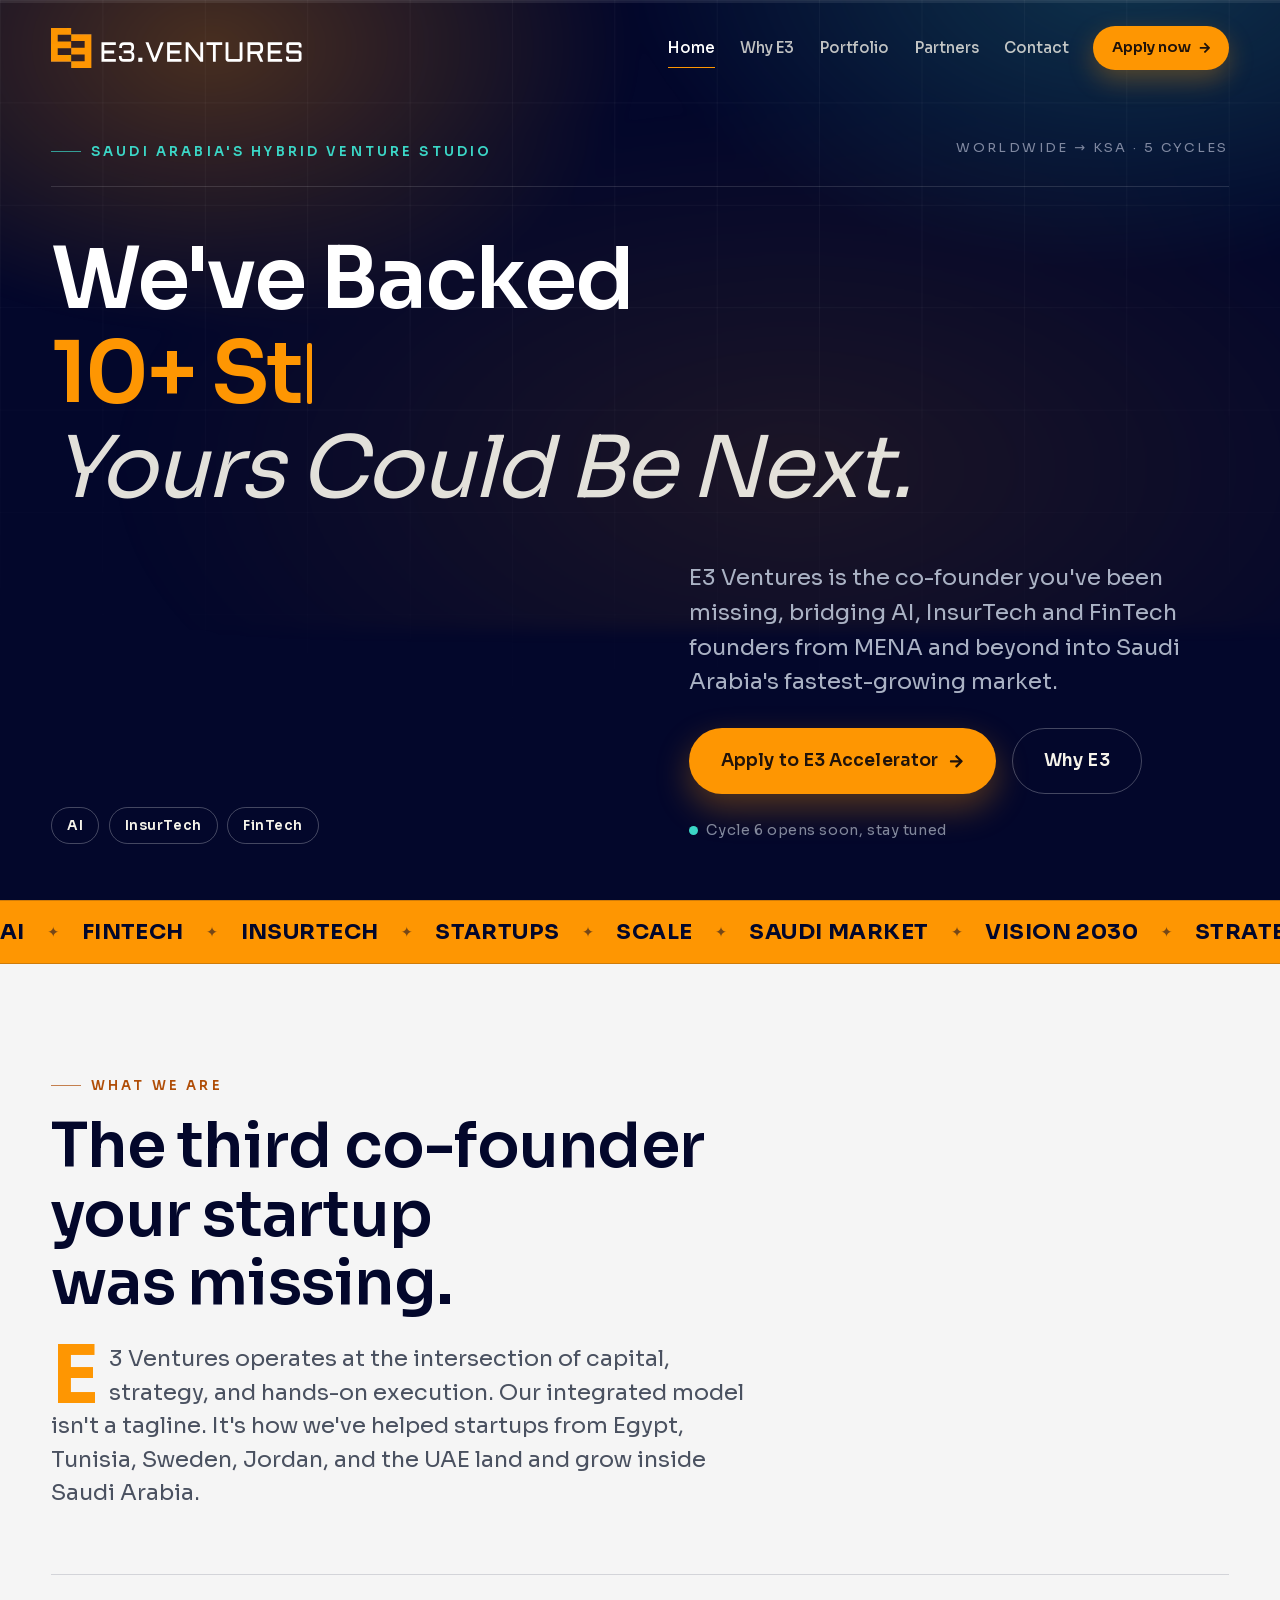
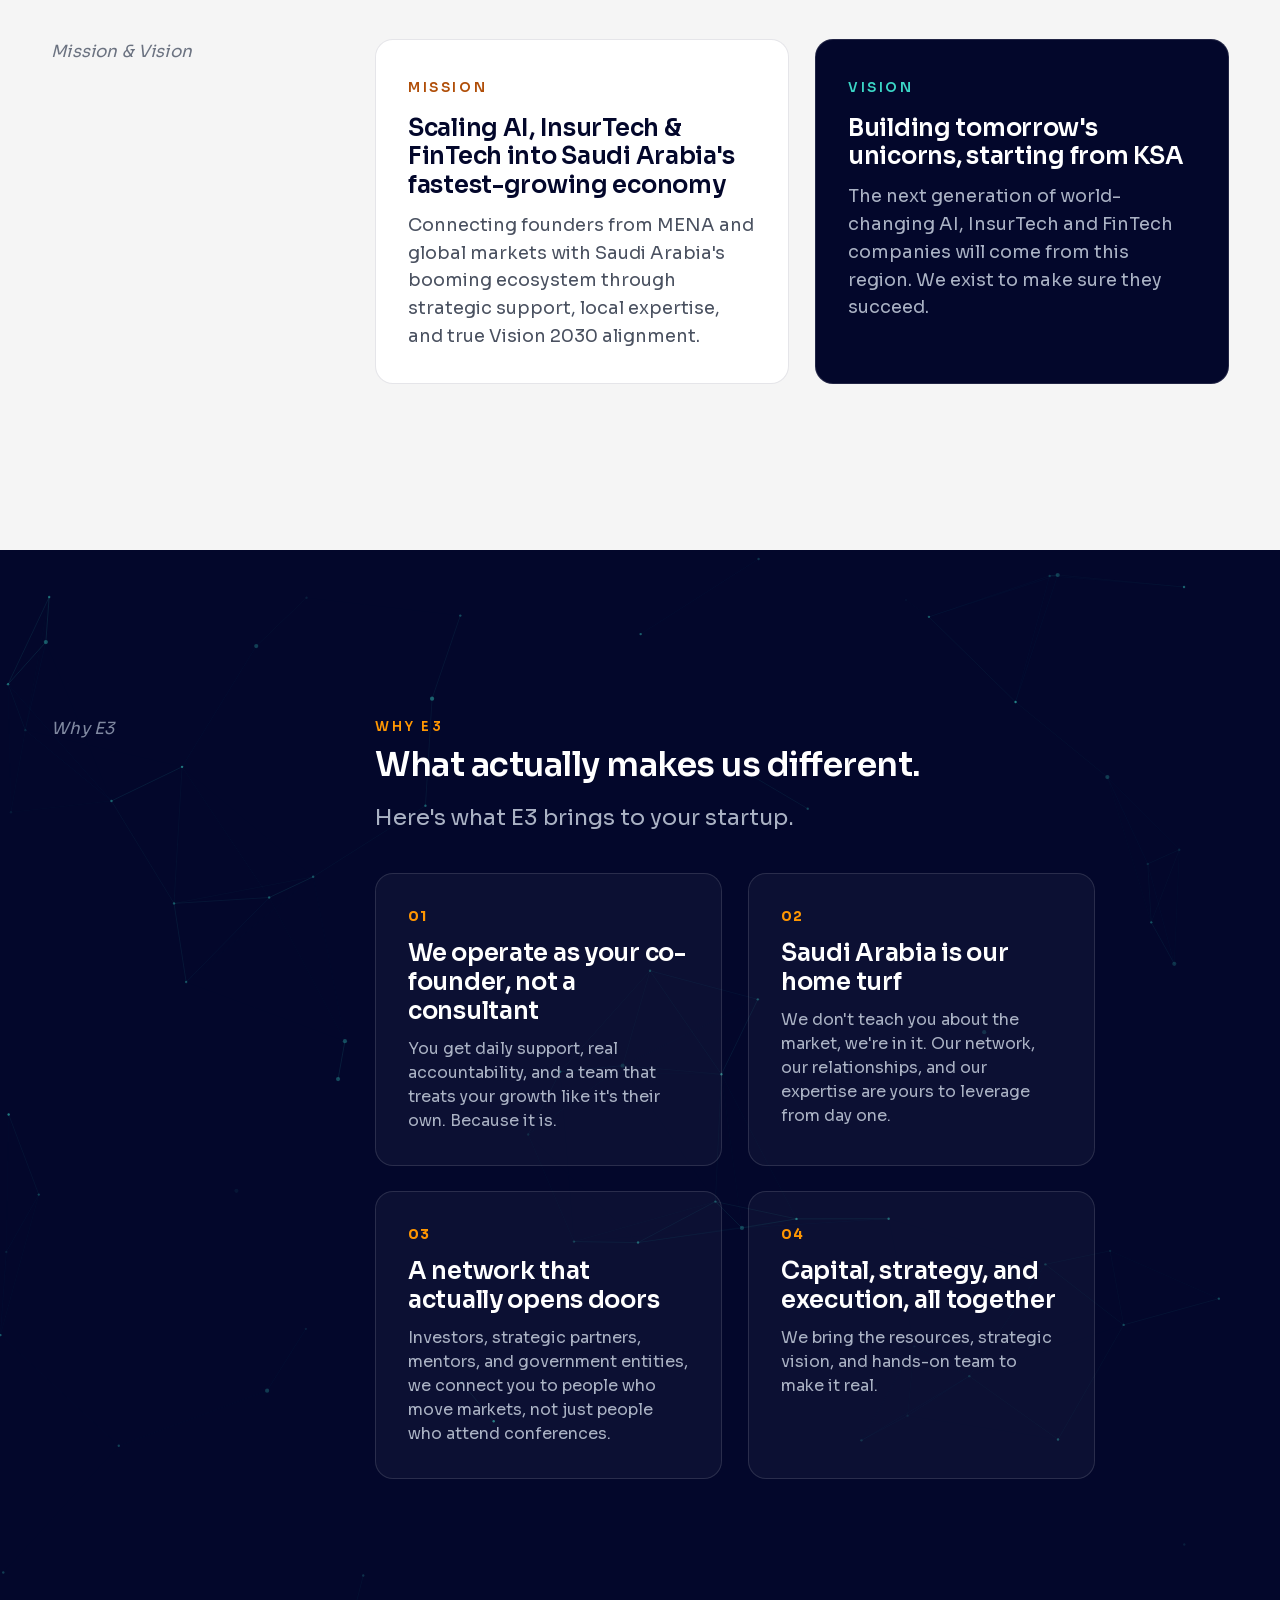
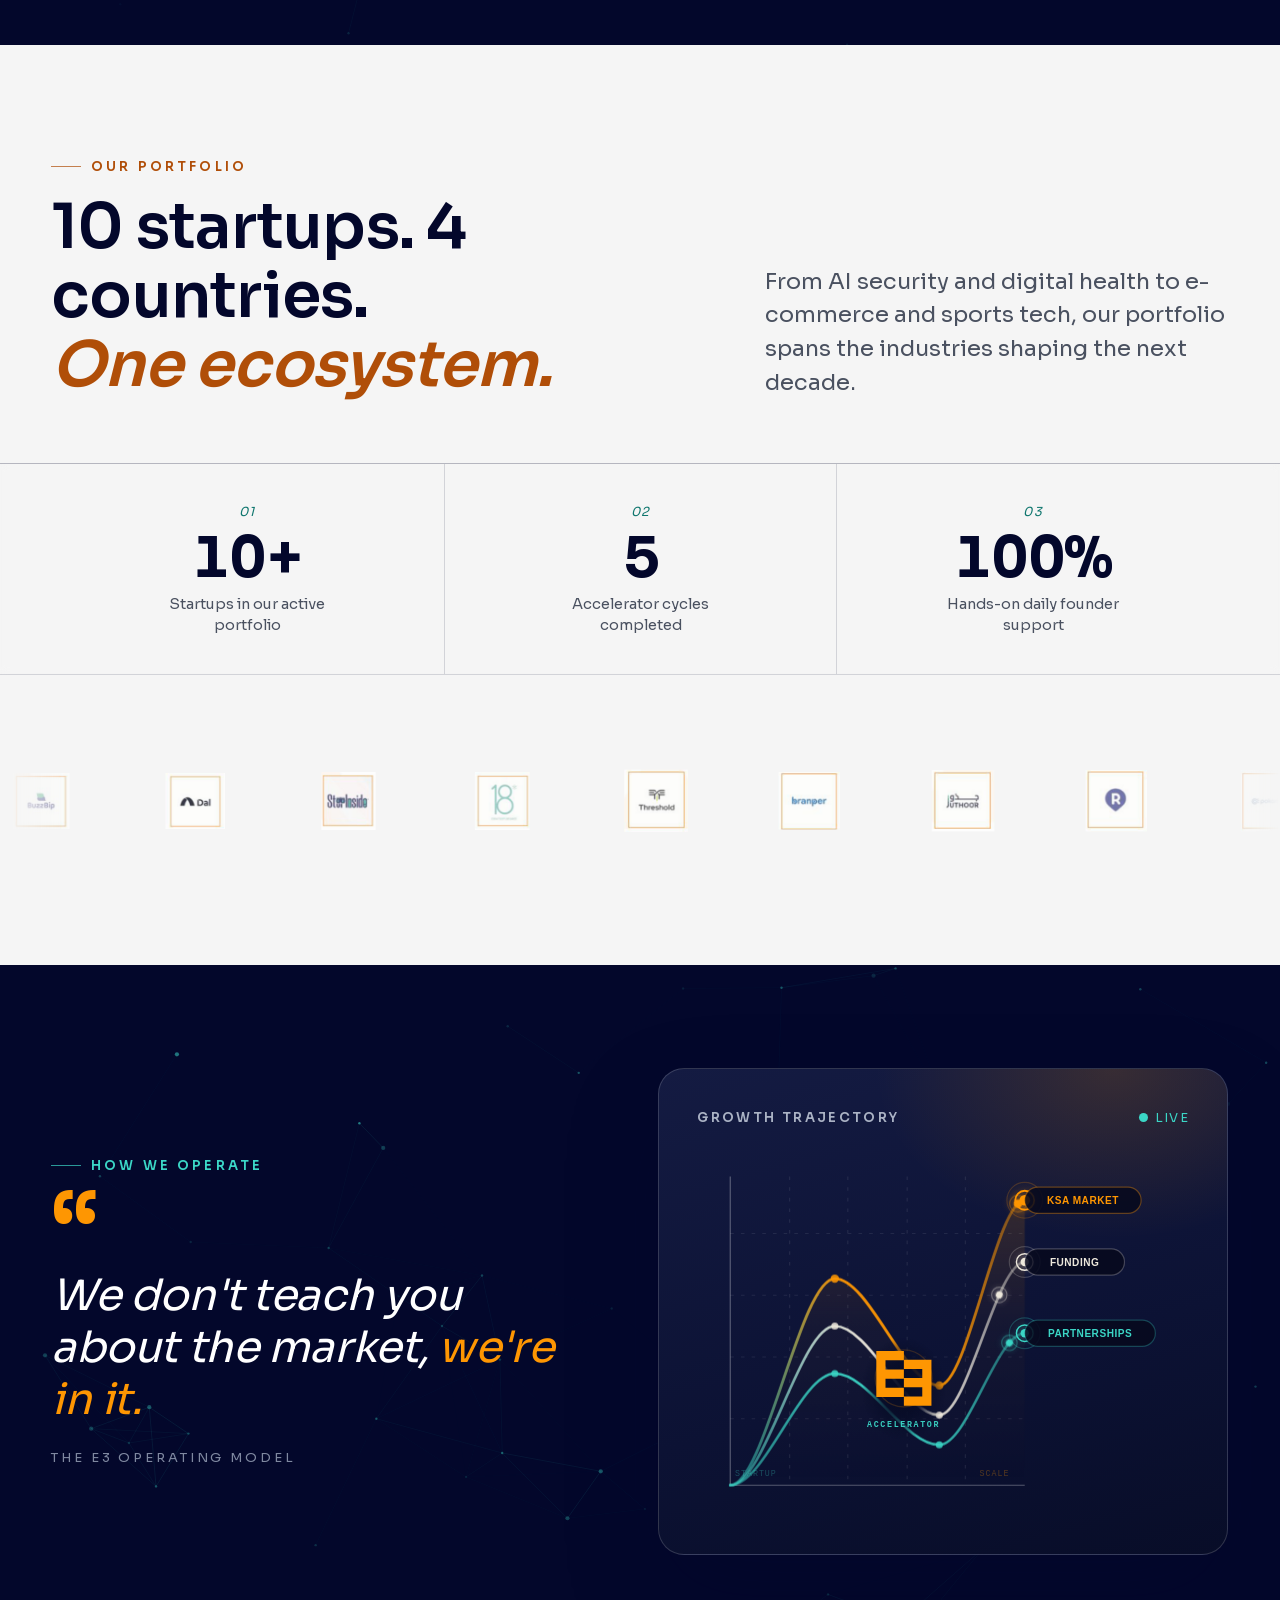
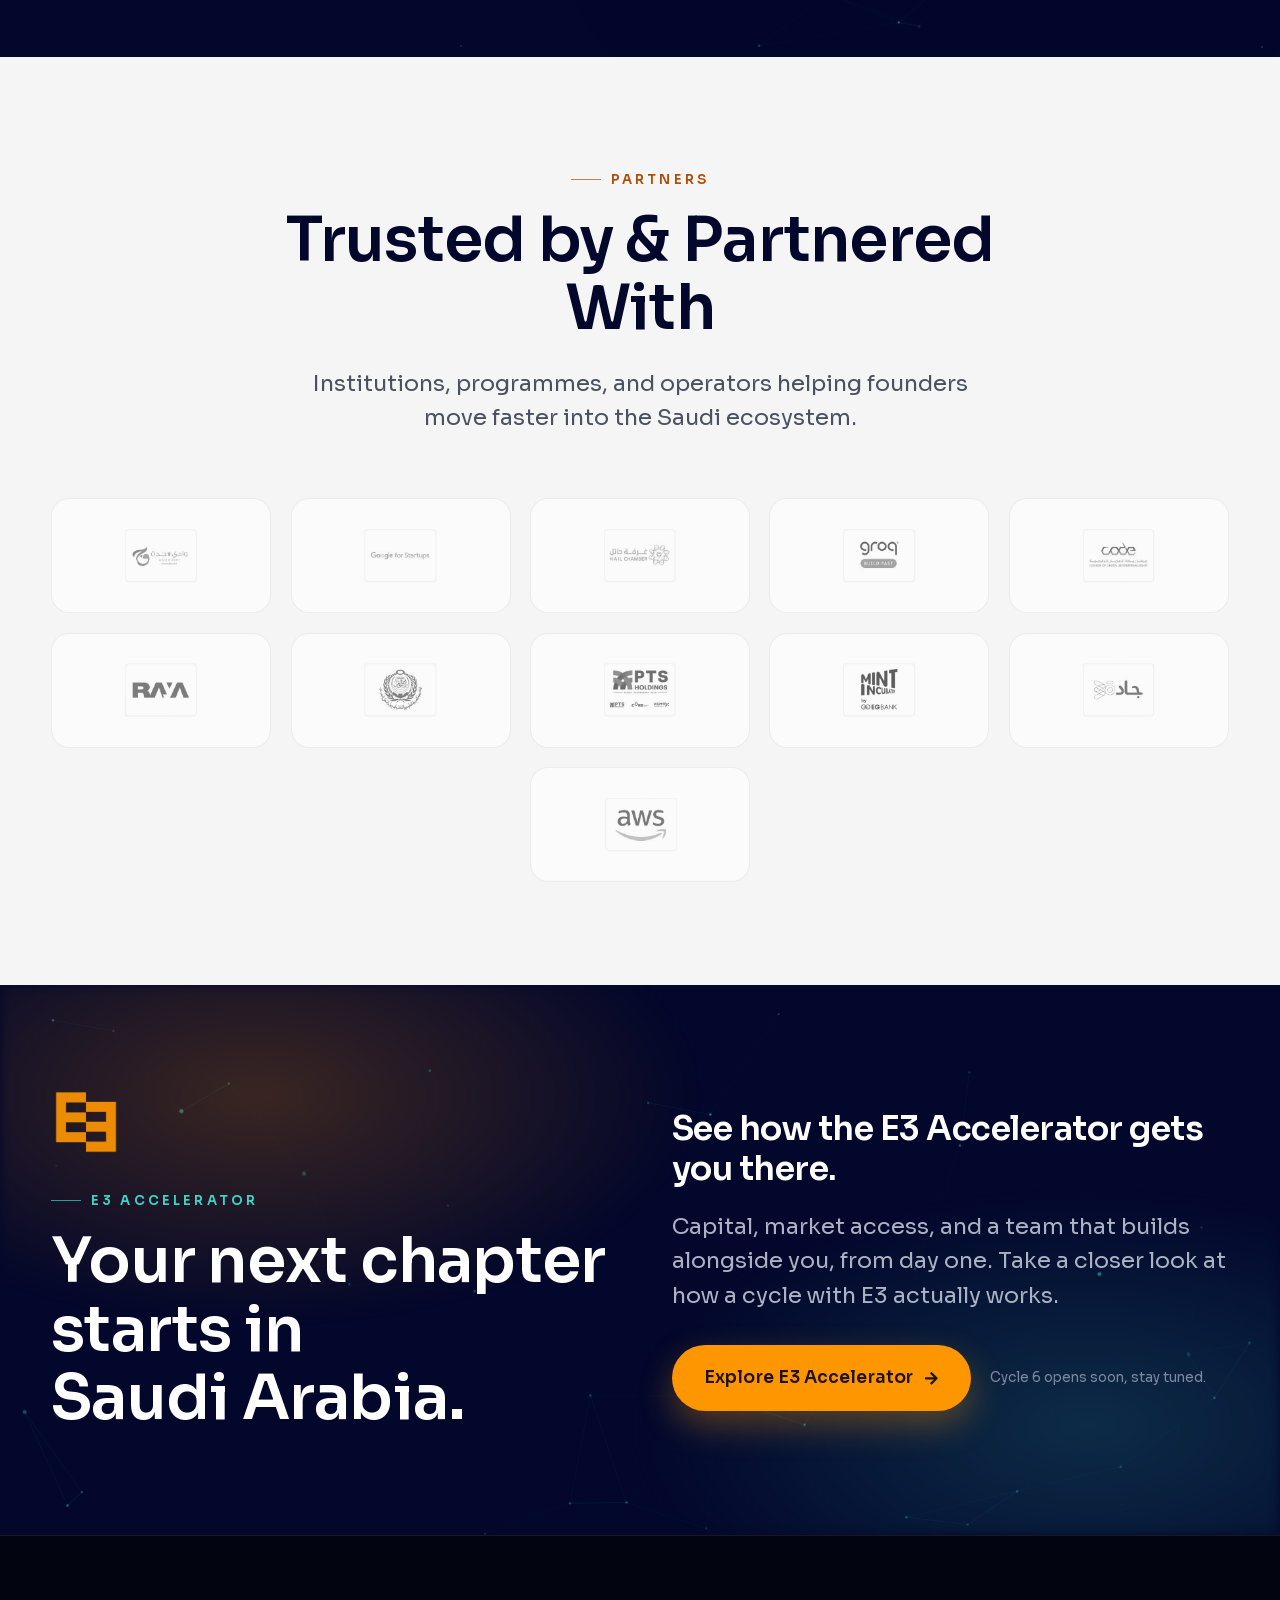
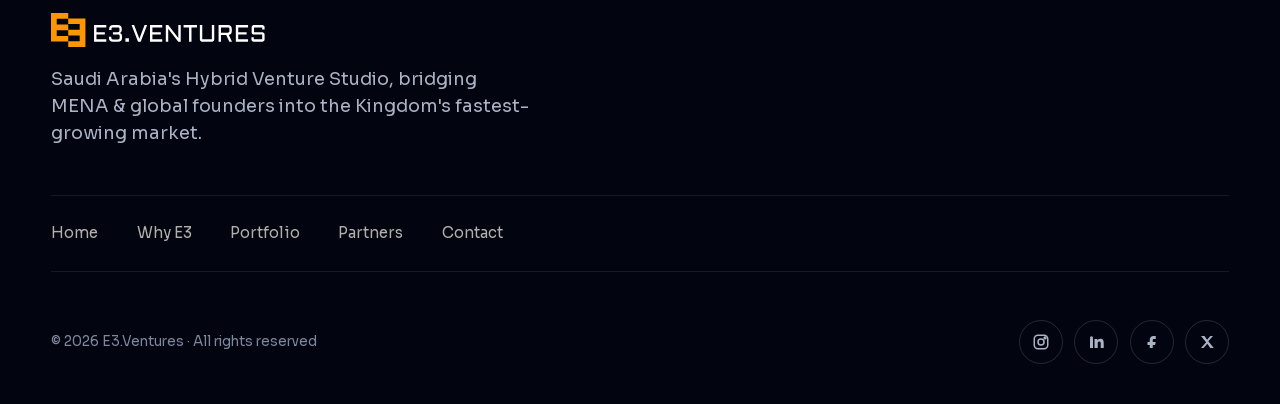
==== commit f0e211a1: "Update index.html, script.js, and styles.css" ====
--- a/index.html
+++ b/index.html
@@ -6,7 +6,7 @@
   <title>E3.Ventures, Saudi Arabia's Hybrid Venture Studio</title>
   <meta name="description" content="E3 Ventures is the co-founder AI, InsurTech, and FinTech founders have been missing, bridging MENA and global startups into Saudi Arabia's fastest-growing market.">
   <link rel="icon" href="assets/logo-mark.png">
-  <link rel="stylesheet" href="styles.css?v=editorial-magazine-v15">
+  <link rel="stylesheet" href="styles.css?v=editorial-magazine-v20">
 </head>
 <body>
   <div class="scroll-progress" aria-hidden="true"><span></span></div>
@@ -101,7 +101,7 @@
       </div>
     </div>
 
-    <!-- ════════════════ WHY E3 - EDITORIAL ════════════════ -->
+    <!-- ════════════════ WHY E3 - INTRO + MISSION/VISION (LIGHT) ════════════════ -->
     <section class="content why-e3 section-light story-section" id="why-e3" data-story-step="1" aria-labelledby="why-e3-title">
       <div class="wrap">
         <header class="section-masthead" data-reveal>
@@ -129,6 +129,13 @@
           </div>
         </article>
 
+      </div>
+    </section>
+
+    <!-- ════════════════ WHY E3 - REASONS (DARK) ════════════════ -->
+    <section class="content why-reasons section-dark story-section has-net" aria-label="What actually makes E3 different">
+      <canvas class="net-bg" aria-hidden="true"></canvas>
+      <div class="wrap">
         <!-- 03 -->
         <article class="entry" data-reveal>
           <div class="entry-index">
@@ -168,7 +175,7 @@
     </section>
 
     <!-- ════════════════ PORTFOLIO - HORIZONTAL SCROLL ════════════════ -->
-    <section class="content portfolio section-dark story-section" id="portfolio" data-story-step="2">
+    <section class="content portfolio section-light story-section" id="portfolio" data-story-step="2">
       <div class="wrap">
         <header class="section-masthead portfolio-masthead" data-reveal>
           <div class="portfolio-title">
@@ -202,24 +209,25 @@
 
       <div class="portfolio-scroll" data-reveal>
         <div class="portfolio-track">
-          <div class="company-logo"><img src="assets/portfolio-logos-light/buzzbip.png" alt="BuzzBip"></div>
-          <div class="company-logo"><img src="assets/portfolio-logos-light/dal.png" alt="Dal"></div>
-          <div class="company-logo"><img src="assets/portfolio-logos-light/stepinside-virtual.png" alt="Stepinside Virtual"></div>
-          <div class="company-logo"><img src="assets/portfolio-logos-light/18degree.png" alt="18Degree"></div>
-          <div class="company-logo"><img src="assets/portfolio-logos-light/threshold.png" alt="Threshold"></div>
-          <div class="company-logo"><img src="assets/portfolio-logos-light/branper.png" alt="Branper"></div>
-          <div class="company-logo"><img src="assets/portfolio-logos-light/juthoor.png" alt="Juthoor"></div>
-          <div class="company-logo"><img src="assets/portfolio-logos-light/rukna-parking.png" alt="Rukna Parking"></div>
-          <div class="company-logo"><img src="assets/portfolio-logos-light/pokamind.png" alt="Pokamind"></div>
-          <div class="company-logo"><img src="assets/portfolio-logos-light/annota8.png" alt="Annota8"></div>
-          <div class="company-logo"><img src="assets/portfolio-logos-light/dieteck.png" alt="Dieteck"></div>
-          <div class="company-logo"><img src="assets/portfolio-logos-light/nexaguard.png" alt="NexaGuard"></div>
+          <div class="company-logo"><img src="assets/portfolio-logos/buzzbip.png" alt="BuzzBip"></div>
+          <div class="company-logo"><img src="assets/portfolio-logos/dal.png" alt="Dal"></div>
+          <div class="company-logo"><img src="assets/portfolio-logos/stepinside-virtual.png" alt="Stepinside Virtual"></div>
+          <div class="company-logo"><img src="assets/portfolio-logos/18degree.png" alt="18Degree"></div>
+          <div class="company-logo"><img src="assets/portfolio-logos/threshold.png" alt="Threshold"></div>
+          <div class="company-logo"><img src="assets/portfolio-logos/branper.png" alt="Branper"></div>
+          <div class="company-logo"><img src="assets/portfolio-logos/juthoor.png" alt="Juthoor"></div>
+          <div class="company-logo"><img src="assets/portfolio-logos/rukna-parking.png" alt="Rukna Parking"></div>
+          <div class="company-logo"><img src="assets/portfolio-logos/pokamind.png" alt="Pokamind"></div>
+          <div class="company-logo"><img src="assets/portfolio-logos/annota8.png" alt="Annota8"></div>
+          <div class="company-logo"><img src="assets/portfolio-logos/dieteck.png" alt="Dieteck"></div>
+          <div class="company-logo"><img src="assets/portfolio-logos/nexaguard.png" alt="NexaGuard"></div>
         </div>
       </div>
     </section>
 
     <!-- ════════════════ OPERATING MODEL - QUOTE + DARK CHART INSET ════════════════ -->
-    <section class="content operating-model section-light story-section" id="operating-model" data-story-step="3" aria-label="The E3 operating model">
+    <section class="content operating-model section-dark story-section has-net" id="operating-model" data-story-step="3" aria-label="The E3 operating model">
+      <canvas class="net-bg" aria-hidden="true"></canvas>
       <div class="wrap accelerator-wrap">
         <div class="operating-copy" data-reveal>
           <p class="eyebrow"><span></span>How we operate</p>
@@ -253,6 +261,16 @@
                   <stop offset="50%" stop-color="#3BD6C6" stop-opacity="0.95"/>
                   <stop offset="100%" stop-color="#3BD6C6" stop-opacity="0.4"/>
                 </linearGradient>
+                <linearGradient id="area1Grad" x1="0" y1="44" x2="0" y2="284" gradientUnits="userSpaceOnUse">
+                  <stop offset="0%" stop-color="#FE9602" stop-opacity="0.16"/>
+                  <stop offset="42%" stop-color="#FE9602" stop-opacity="0.04"/>
+                  <stop offset="100%" stop-color="#FE9602" stop-opacity="0"/>
+                </linearGradient>
+                <radialGradient id="gateGlow" cx="50%" cy="50%" r="50%">
+                  <stop offset="0%" stop-color="#070b22" stop-opacity="0.97"/>
+                  <stop offset="52%" stop-color="#080d28" stop-opacity="0.9"/>
+                  <stop offset="100%" stop-color="#080d28" stop-opacity="0"/>
+                </radialGradient>
               </defs>
 
               <g opacity="0.08">
@@ -273,6 +291,7 @@
                 <text x="238" y="276" fill="#FE9602" font-size="7" font-family="monospace" letter-spacing="0.12em">SCALE</text>
               </g>
 
+              <path class="wave-area" d="M 28 284 C 57 284, 87 110, 116 110 C 145 110, 175 200, 204 200 C 228 200, 252 44, 276 44 L 276 284 L 28 284 Z" fill="url(#area1Grad)" stroke="none"/>
               <path id="wave1Path" class="wave-path wave-path-1" d="M 28 284 C 57 284, 87 110, 116 110 C 145 110, 175 200, 204 200 C 228 200, 252 44, 276 44" fill="none" stroke="url(#wave1Grad)" stroke-width="2.4" stroke-linecap="round" stroke-linejoin="round"/>
               <g>
                 <circle cx="116" cy="110" r="3.5" class="chart-node-dot dot-w1"/>
@@ -283,7 +302,7 @@
                 <circle r="3.5" fill="#FE9602" filter="drop-shadow(0 0 5px #FE9602)"/>
                 <circle r="7" fill="none" stroke="#FE9602" stroke-width="1" opacity="0.35" class="node-aura"/>
               </g>
-              <g class="target-node line-end-label">
+              <g class="target-node line-end-label tn1">
                 <circle cx="276" cy="44" r="15" fill="none" stroke="#FE9602" stroke-width="1" opacity="0.2" class="ping-circle"/>
                 <circle cx="276" cy="44" r="8" fill="none" stroke="#FE9602" stroke-width="1.5" class="ping-circle-inner"/>
                 <circle cx="276" cy="44" r="4.5" fill="#FE9602" filter="drop-shadow(0 0 6px #FE9602)"/>
@@ -301,7 +320,7 @@
                 <circle r="3" fill="#EDE8DC" filter="drop-shadow(0 0 4px #EDE8DC)"/>
                 <circle r="6.5" fill="none" stroke="#EDE8DC" stroke-width="1" opacity="0.35" class="node-aura"/>
               </g>
-              <g class="target-node line-end-label">
+              <g class="target-node line-end-label tn2">
                 <circle cx="276" cy="96" r="13" fill="none" stroke="#EDE8DC" stroke-width="1" opacity="0.2" class="ping-circle"/>
                 <circle cx="276" cy="96" r="7" fill="none" stroke="#EDE8DC" stroke-width="1.2" class="ping-circle-inner"/>
                 <circle cx="276" cy="96" r="3.5" fill="#EDE8DC" filter="drop-shadow(0 0 5px #EDE8DC)"/>
@@ -319,7 +338,7 @@
                 <circle r="3" fill="#3BD6C6" filter="drop-shadow(0 0 4px #3BD6C6)"/>
                 <circle r="6.5" fill="none" stroke="#3BD6C6" stroke-width="1" opacity="0.35" class="node-aura"/>
               </g>
-              <g class="target-node line-end-label">
+              <g class="target-node line-end-label tn3">
                 <circle cx="276" cy="156" r="13" fill="none" stroke="#3BD6C6" stroke-width="1" opacity="0.25" class="ping-circle"/>
                 <circle cx="276" cy="156" r="7" fill="none" stroke="#3BD6C6" stroke-width="1.2" class="ping-circle-inner"/>
                 <circle cx="276" cy="156" r="3.5" fill="#3BD6C6" filter="drop-shadow(0 0 5px #3BD6C6)"/>
@@ -328,12 +347,13 @@
               </g>
 
               <g class="e3-gateway">
-                <circle cx="174" cy="194" r="24" fill="none" stroke="#FE9602" stroke-width="1" opacity="0.14" class="ping-circle"/>
+                <ellipse cx="174" cy="203" rx="35" ry="43" fill="url(#gateGlow)"/>
+                <circle cx="174" cy="194" r="24" fill="none" stroke="#FE9602" stroke-width="1" opacity="0.18" class="ping-circle"/>
                 <g transform="translate(151, 171) scale(1.15)" class="gate-logo-mark">
                   <path d="M40.3827 40.0001H20.1914V33.2697H33.6523V26.5393H20.1914V19.8089H33.6523V13.0785H20.1914V6.34814H40.3827V40.0001Z" fill="#FE9602"/>
                   <path d="M0.000125012 -8.18738e-05L20.1914 -8.01086e-05L20.1914 6.7303L6.73055 6.7303L6.73055 13.4607L20.1914 13.4607L20.1914 20.1911L6.73055 20.1911L6.73055 26.9215L20.1914 26.9215L20.1914 33.6519L0.00012207 33.6519L0.000125012 -8.18738e-05Z" fill="#FE9602"/>
                 </g>
-                <text x="174" y="234" fill="#3BD6C6" font-size="7" font-family="monospace" font-weight="700" text-anchor="middle" letter-spacing="0.18em" opacity="0.9">ACCELERATOR</text>
+                <text x="174" y="235" fill="#3BD6C6" font-size="7" font-family="monospace" font-weight="700" text-anchor="middle" letter-spacing="0.2em" opacity="0.95">ACCELERATOR</text>
               </g>
             </svg>
           </div>
@@ -366,7 +386,8 @@
     </section>
 
     <!-- ════════════════ CONTACT - DARK FINALE ════════════════ -->
-    <section class="content contact section-dark story-section" id="contact" data-story-step="6" aria-labelledby="contact-title">
+    <section class="content contact section-dark story-section has-net" id="contact" data-story-step="6" aria-labelledby="contact-title">
+      <canvas class="net-bg" aria-hidden="true"></canvas>
       <div class="contact-aurora" aria-hidden="true"></div>
       <div class="wrap contact-wrap">
         <div class="contact-heading" data-reveal>
@@ -424,6 +445,6 @@
     </div>
   </footer>
 
-  <script src="script.js?v=editorial-magazine-v15"></script>
+  <script src="script.js?v=editorial-magazine-v20"></script>
 </body>
 </html>
--- a/styles.css
+++ b/styles.css
@@ -156,6 +156,20 @@
 
 .content { padding: var(--section-pad) 0; position: relative; }
 
+/* ---------- AMBIENT NETWORK BACKGROUND (dark sections only) ---------- */
+/* isolate creates a stacking context so the canvas paints above the section
+   bg but behind all editorial content, with zero interference. */
+.section-dark.has-net { isolation: isolate; }
+.net-bg {
+  position: absolute;
+  inset: 0;
+  width: 100%;
+  height: 100%;
+  z-index: -1;
+  pointer-events: none;
+  display: block;
+}
+
 /* ---------- 4. EDITORIAL PRIMITIVES ---------- */
 .eyebrow {
   display: inline-flex;
@@ -640,7 +654,7 @@
   font-size: 0.78rem;
   font-style: italic;
   letter-spacing: 0.1em;
-  color: var(--teal);
+  color: var(--accent-2);
 }
 .stat strong {
   font-size: clamp(2.2rem, 1.4rem + 2.6vw, 3.6rem);
@@ -704,6 +718,8 @@
   padding: clamp(2.5rem, 5vw, 4rem) 0;
   border-top: 1px solid var(--hairline);
 }
+/* Reasons live in their own dark section now; the tone change is the divider, so drop the top hairline */
+.why-reasons .entry { border-top: none; }
 .entry-index {
   display: flex;
   flex-direction: column;
@@ -931,8 +947,8 @@
   position: relative;
   border-radius: var(--radius-lg);
   padding: clamp(1.5rem, 3vw, 2.4rem);
-  background: linear-gradient(165deg, #0a1030, var(--navy) 60%, #02040f);
-  border: 1px solid rgba(255, 255, 255, 0.1);
+  background: linear-gradient(165deg, #141b42, #0c1234 60%, #080d28);
+  border: 1px solid rgba(255, 255, 255, 0.16);
   box-shadow: 0 40px 90px rgba(3, 7, 43, 0.3);
   overflow: hidden;
 }
@@ -973,7 +989,7 @@
   display: flex;
   justify-content: center;
 }
-.acceleration-chart-svg { width: 100%; max-width: 480px; height: auto; }
+.acceleration-chart-svg { width: 100%; max-width: 520px; height: auto; }
 
 /* chart animations */
 .wave-path { stroke-dasharray: 720; }
@@ -990,6 +1006,18 @@
 body.motion-ready .accelerator-panel.is-visible .wave-path-3 { animation: waveDraw 1.7s 0.55s var(--ease) forwards; }
 body.motion-ready .ping-circle { animation: pingPulse 3s ease-out infinite; }
 body.motion-ready .node-aura { animation: auraPulse 2.6s ease-in-out infinite; }
+
+/* gateway, growth-glow + endpoint labels: choreographed reveal after the lines draw.
+   Hidden state is gated behind .motion-ready, so reduced-motion / no-JS keep them visible. */
+body.motion-ready .e3-gateway,
+body.motion-ready .wave-area,
+body.motion-ready .target-node { opacity: 0; }
+body.motion-ready .accelerator-panel.is-visible .e3-gateway { animation: chartFade 0.7s 0.4s var(--ease-out) forwards; }
+body.motion-ready .accelerator-panel.is-visible .wave-area { animation: chartFade 0.9s 1.45s var(--ease-out) forwards; }
+body.motion-ready .accelerator-panel.is-visible .tn1 { animation: chartFade 0.55s 1.55s var(--ease-out) forwards; }
+body.motion-ready .accelerator-panel.is-visible .tn2 { animation: chartFade 0.55s 1.75s var(--ease-out) forwards; }
+body.motion-ready .accelerator-panel.is-visible .tn3 { animation: chartFade 0.55s 1.95s var(--ease-out) forwards; }
+@keyframes chartFade { from { opacity: 0; } to { opacity: 1; } }
 
 @keyframes waveDraw { to { stroke-dashoffset: 0; } }
 @keyframes pingPulse {
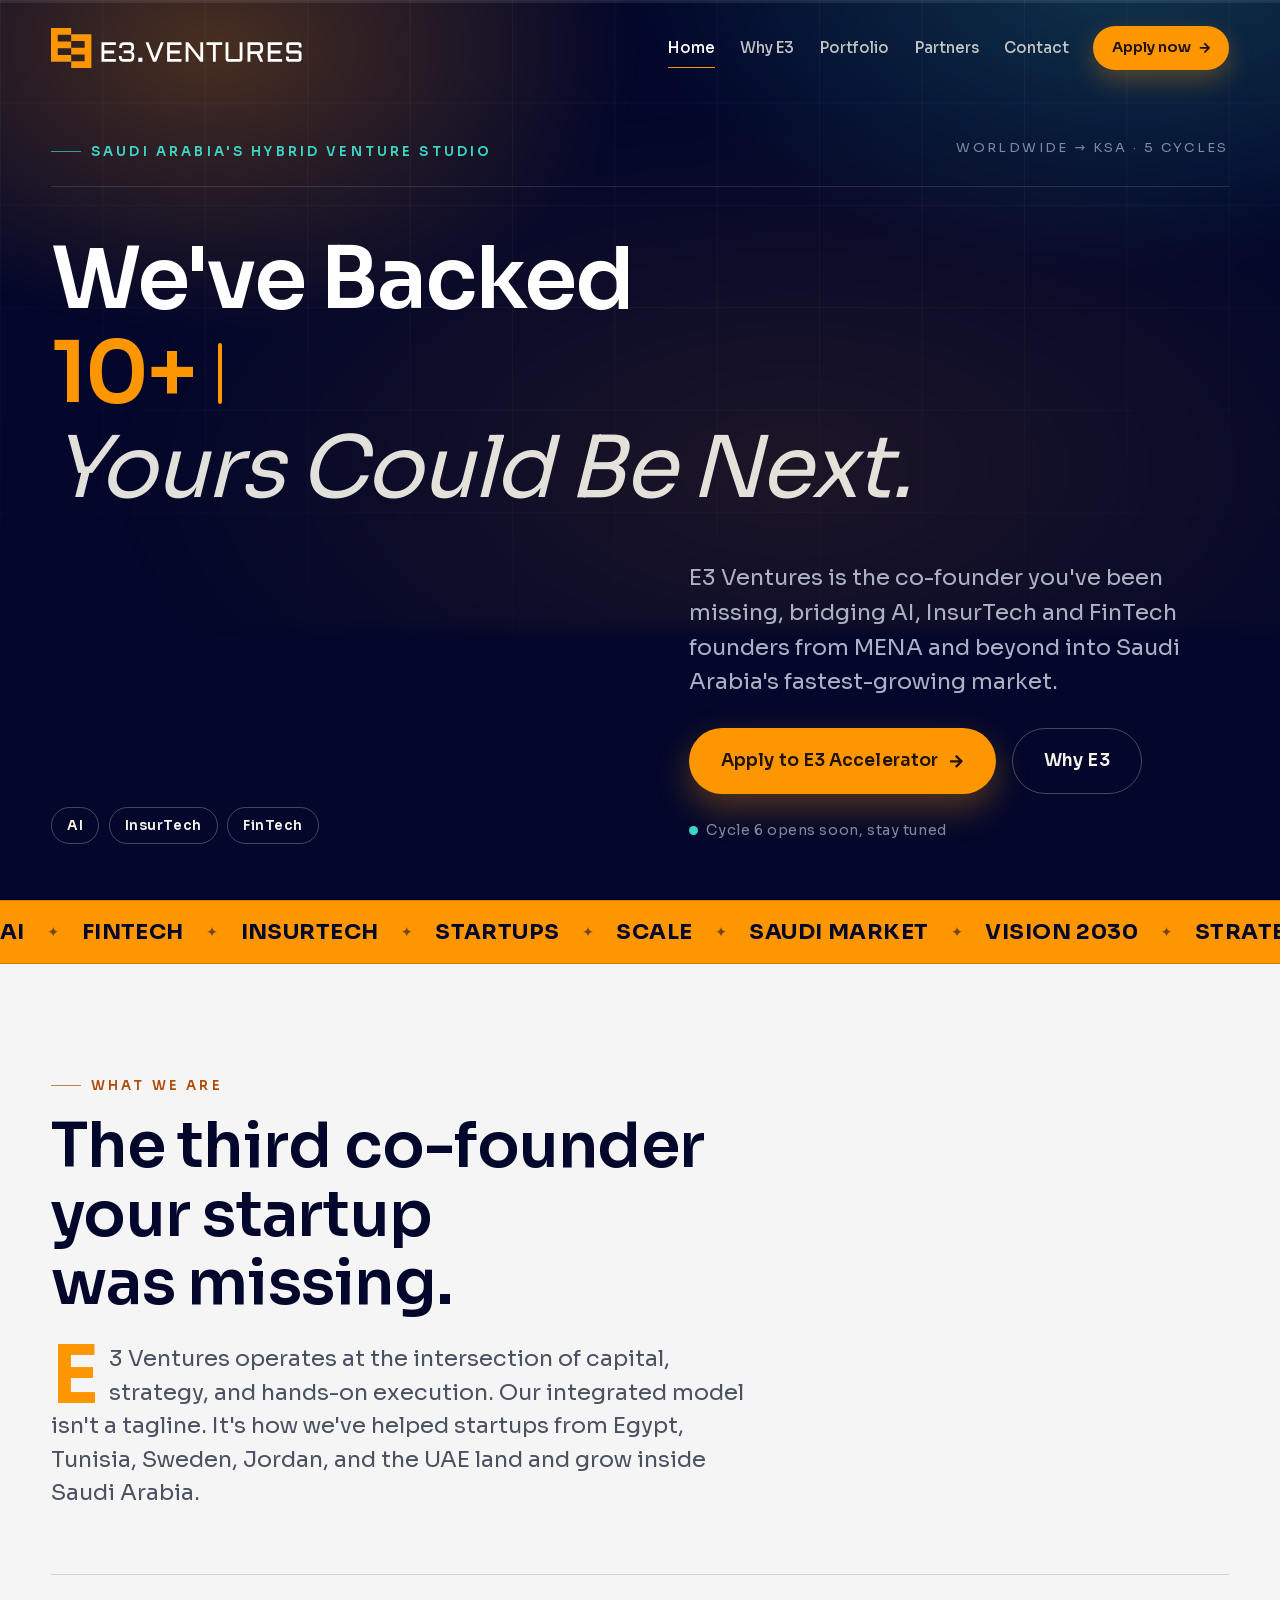
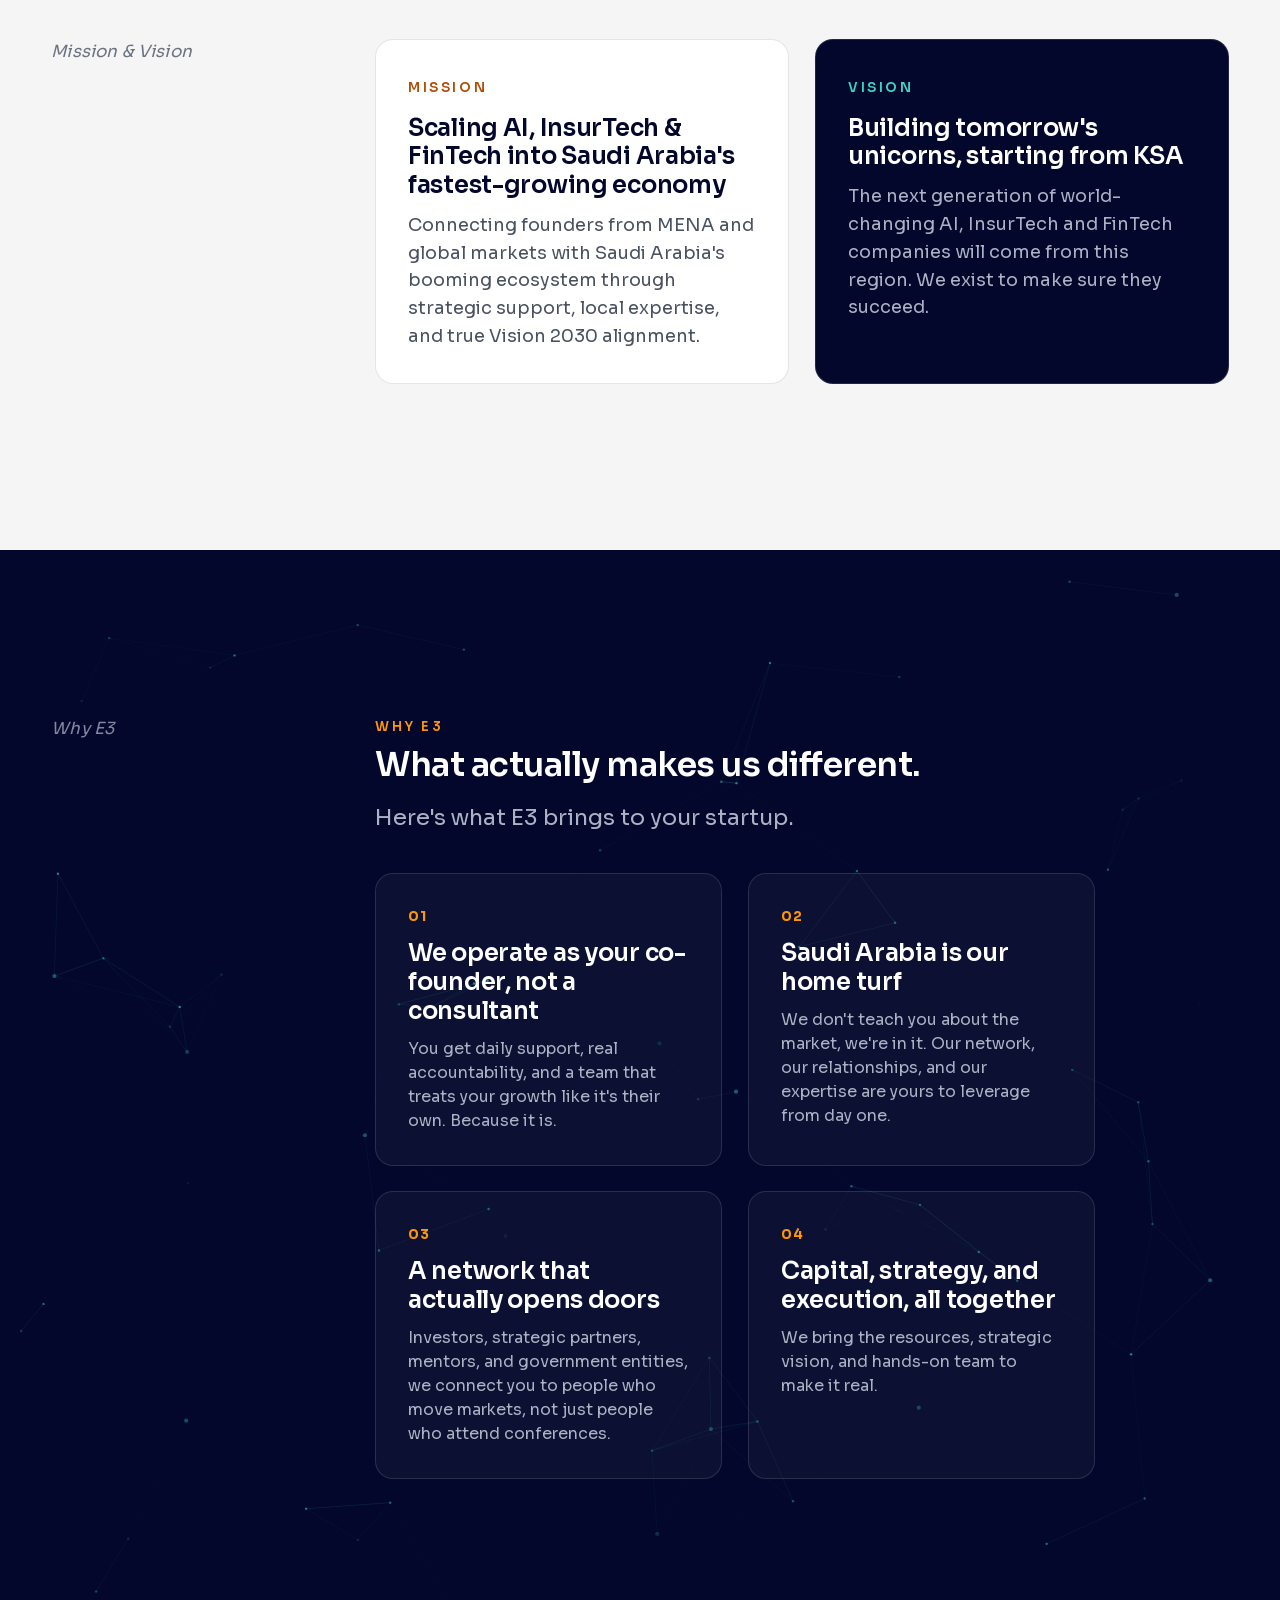
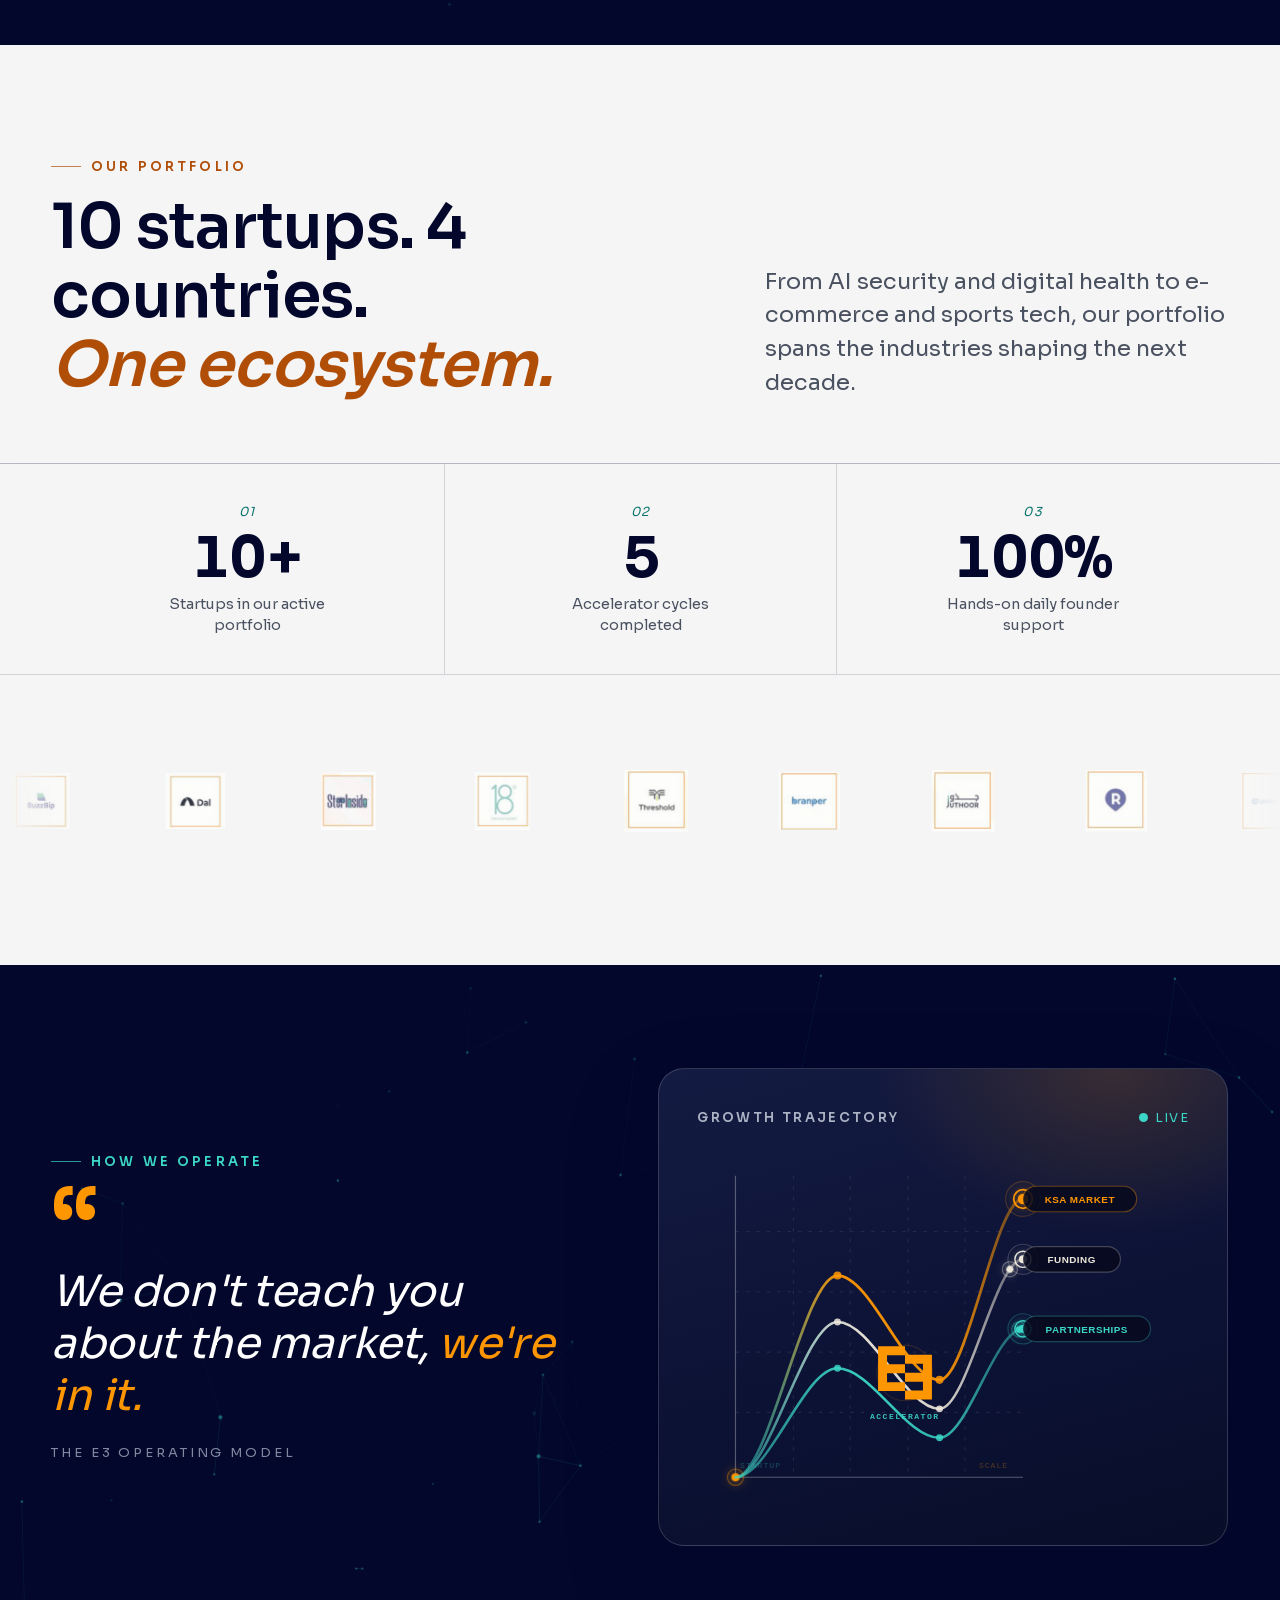
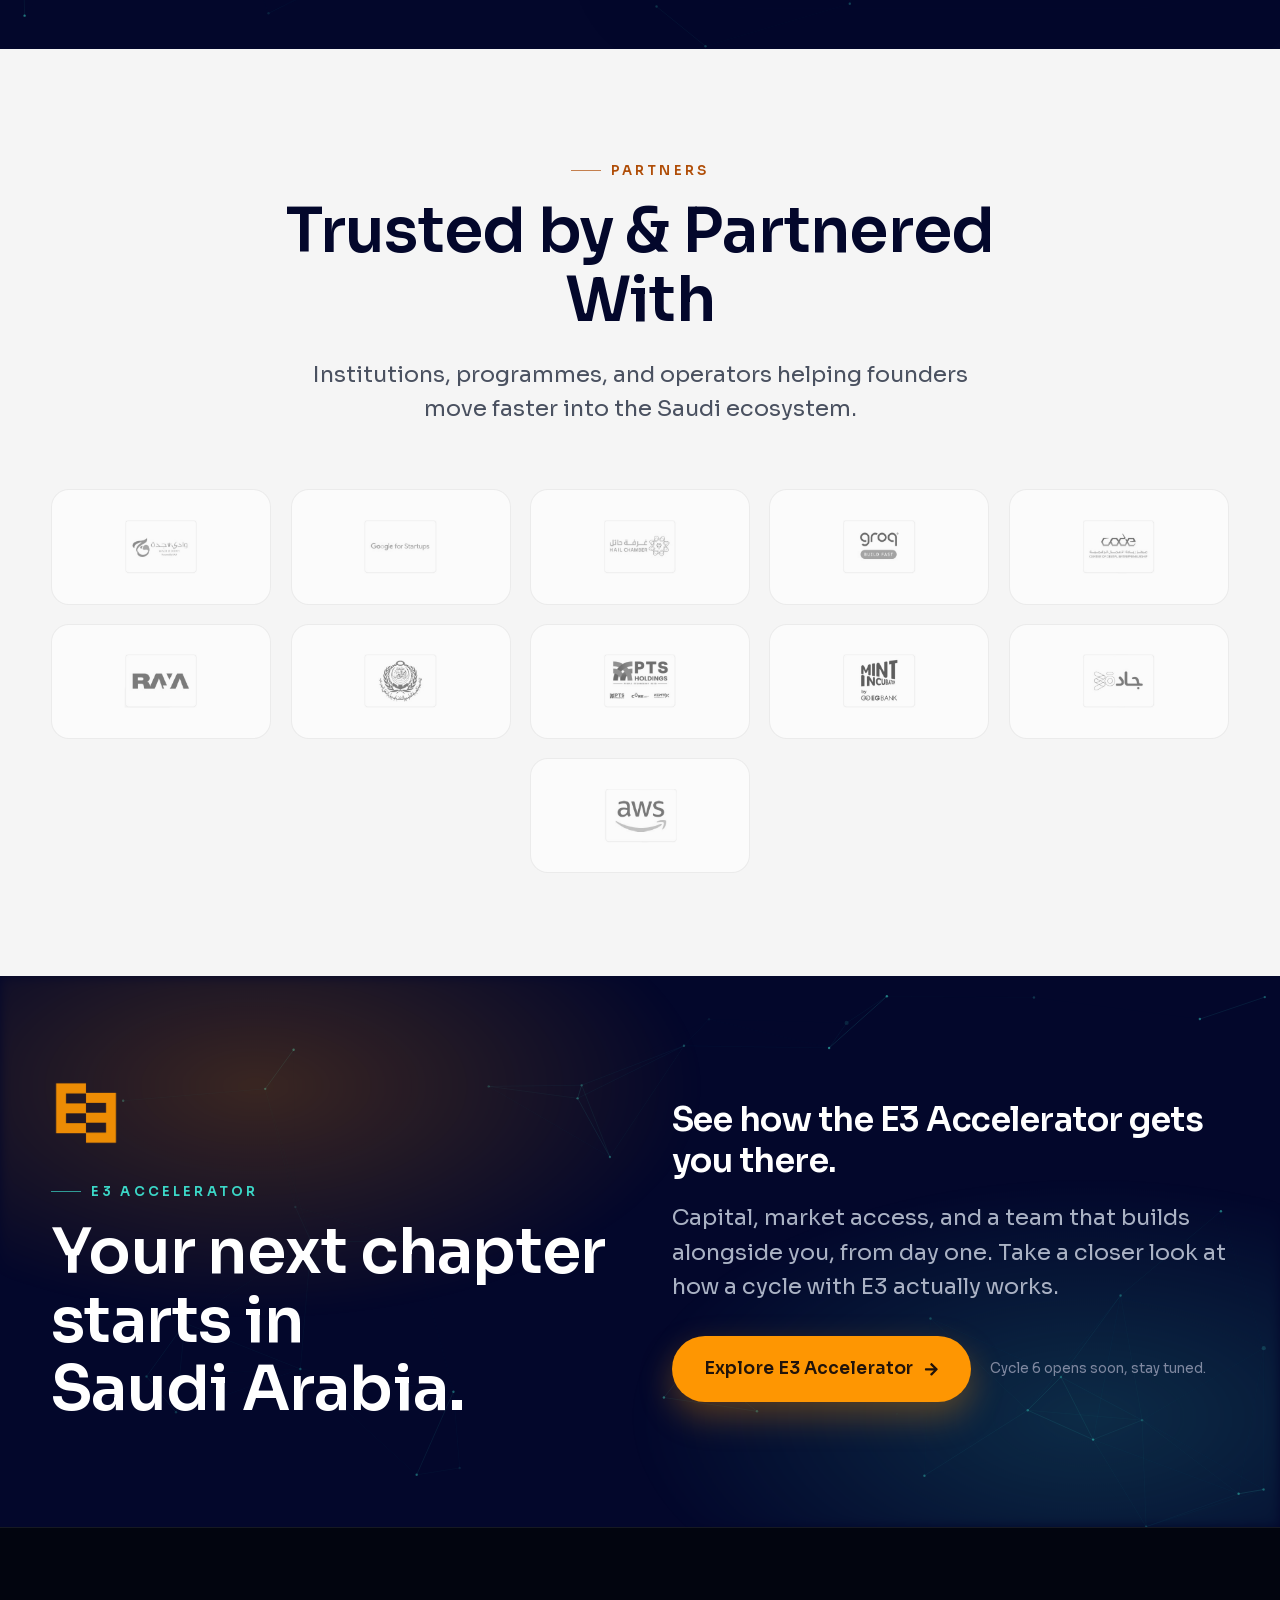
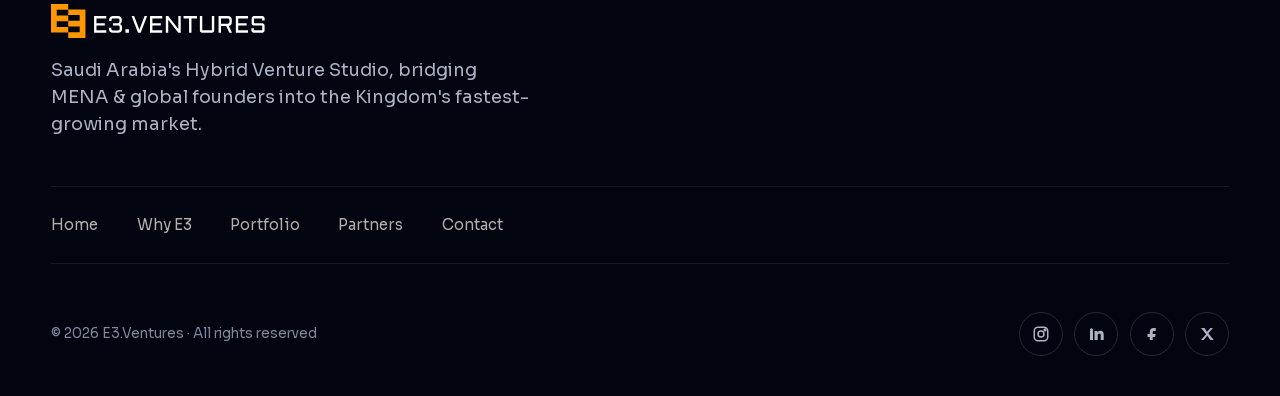
==== commit ea498111: "Revert Growth Trajectory chart to baseline Roll back the accelerator panel enhancements (gateway glo" ====
--- a/index.html
+++ b/index.html
@@ -6,7 +6,7 @@
   <title>E3.Ventures, Saudi Arabia's Hybrid Venture Studio</title>
   <meta name="description" content="E3 Ventures is the co-founder AI, InsurTech, and FinTech founders have been missing, bridging MENA and global startups into Saudi Arabia's fastest-growing market.">
   <link rel="icon" href="assets/logo-mark.png">
-  <link rel="stylesheet" href="styles.css?v=editorial-magazine-v20">
+  <link rel="stylesheet" href="styles.css?v=editorial-magazine-v19">
 </head>
 <body>
   <div class="scroll-progress" aria-hidden="true"><span></span></div>
@@ -261,16 +261,6 @@
                   <stop offset="50%" stop-color="#3BD6C6" stop-opacity="0.95"/>
                   <stop offset="100%" stop-color="#3BD6C6" stop-opacity="0.4"/>
                 </linearGradient>
-                <linearGradient id="area1Grad" x1="0" y1="44" x2="0" y2="284" gradientUnits="userSpaceOnUse">
-                  <stop offset="0%" stop-color="#FE9602" stop-opacity="0.16"/>
-                  <stop offset="42%" stop-color="#FE9602" stop-opacity="0.04"/>
-                  <stop offset="100%" stop-color="#FE9602" stop-opacity="0"/>
-                </linearGradient>
-                <radialGradient id="gateGlow" cx="50%" cy="50%" r="50%">
-                  <stop offset="0%" stop-color="#070b22" stop-opacity="0.97"/>
-                  <stop offset="52%" stop-color="#080d28" stop-opacity="0.9"/>
-                  <stop offset="100%" stop-color="#080d28" stop-opacity="0"/>
-                </radialGradient>
               </defs>
 
               <g opacity="0.08">
@@ -291,7 +281,6 @@
                 <text x="238" y="276" fill="#FE9602" font-size="7" font-family="monospace" letter-spacing="0.12em">SCALE</text>
               </g>
 
-              <path class="wave-area" d="M 28 284 C 57 284, 87 110, 116 110 C 145 110, 175 200, 204 200 C 228 200, 252 44, 276 44 L 276 284 L 28 284 Z" fill="url(#area1Grad)" stroke="none"/>
               <path id="wave1Path" class="wave-path wave-path-1" d="M 28 284 C 57 284, 87 110, 116 110 C 145 110, 175 200, 204 200 C 228 200, 252 44, 276 44" fill="none" stroke="url(#wave1Grad)" stroke-width="2.4" stroke-linecap="round" stroke-linejoin="round"/>
               <g>
                 <circle cx="116" cy="110" r="3.5" class="chart-node-dot dot-w1"/>
@@ -302,7 +291,7 @@
                 <circle r="3.5" fill="#FE9602" filter="drop-shadow(0 0 5px #FE9602)"/>
                 <circle r="7" fill="none" stroke="#FE9602" stroke-width="1" opacity="0.35" class="node-aura"/>
               </g>
-              <g class="target-node line-end-label tn1">
+              <g class="target-node line-end-label">
                 <circle cx="276" cy="44" r="15" fill="none" stroke="#FE9602" stroke-width="1" opacity="0.2" class="ping-circle"/>
                 <circle cx="276" cy="44" r="8" fill="none" stroke="#FE9602" stroke-width="1.5" class="ping-circle-inner"/>
                 <circle cx="276" cy="44" r="4.5" fill="#FE9602" filter="drop-shadow(0 0 6px #FE9602)"/>
@@ -320,7 +309,7 @@
                 <circle r="3" fill="#EDE8DC" filter="drop-shadow(0 0 4px #EDE8DC)"/>
                 <circle r="6.5" fill="none" stroke="#EDE8DC" stroke-width="1" opacity="0.35" class="node-aura"/>
               </g>
-              <g class="target-node line-end-label tn2">
+              <g class="target-node line-end-label">
                 <circle cx="276" cy="96" r="13" fill="none" stroke="#EDE8DC" stroke-width="1" opacity="0.2" class="ping-circle"/>
                 <circle cx="276" cy="96" r="7" fill="none" stroke="#EDE8DC" stroke-width="1.2" class="ping-circle-inner"/>
                 <circle cx="276" cy="96" r="3.5" fill="#EDE8DC" filter="drop-shadow(0 0 5px #EDE8DC)"/>
@@ -338,7 +327,7 @@
                 <circle r="3" fill="#3BD6C6" filter="drop-shadow(0 0 4px #3BD6C6)"/>
                 <circle r="6.5" fill="none" stroke="#3BD6C6" stroke-width="1" opacity="0.35" class="node-aura"/>
               </g>
-              <g class="target-node line-end-label tn3">
+              <g class="target-node line-end-label">
                 <circle cx="276" cy="156" r="13" fill="none" stroke="#3BD6C6" stroke-width="1" opacity="0.25" class="ping-circle"/>
                 <circle cx="276" cy="156" r="7" fill="none" stroke="#3BD6C6" stroke-width="1.2" class="ping-circle-inner"/>
                 <circle cx="276" cy="156" r="3.5" fill="#3BD6C6" filter="drop-shadow(0 0 5px #3BD6C6)"/>
@@ -347,13 +336,12 @@
               </g>
 
               <g class="e3-gateway">
-                <ellipse cx="174" cy="203" rx="35" ry="43" fill="url(#gateGlow)"/>
-                <circle cx="174" cy="194" r="24" fill="none" stroke="#FE9602" stroke-width="1" opacity="0.18" class="ping-circle"/>
+                <circle cx="174" cy="194" r="24" fill="none" stroke="#FE9602" stroke-width="1" opacity="0.14" class="ping-circle"/>
                 <g transform="translate(151, 171) scale(1.15)" class="gate-logo-mark">
                   <path d="M40.3827 40.0001H20.1914V33.2697H33.6523V26.5393H20.1914V19.8089H33.6523V13.0785H20.1914V6.34814H40.3827V40.0001Z" fill="#FE9602"/>
                   <path d="M0.000125012 -8.18738e-05L20.1914 -8.01086e-05L20.1914 6.7303L6.73055 6.7303L6.73055 13.4607L20.1914 13.4607L20.1914 20.1911L6.73055 20.1911L6.73055 26.9215L20.1914 26.9215L20.1914 33.6519L0.00012207 33.6519L0.000125012 -8.18738e-05Z" fill="#FE9602"/>
                 </g>
-                <text x="174" y="235" fill="#3BD6C6" font-size="7" font-family="monospace" font-weight="700" text-anchor="middle" letter-spacing="0.2em" opacity="0.95">ACCELERATOR</text>
+                <text x="174" y="234" fill="#3BD6C6" font-size="7" font-family="monospace" font-weight="700" text-anchor="middle" letter-spacing="0.18em" opacity="0.9">ACCELERATOR</text>
               </g>
             </svg>
           </div>
@@ -445,6 +433,6 @@
     </div>
   </footer>
 
-  <script src="script.js?v=editorial-magazine-v20"></script>
+  <script src="script.js?v=editorial-magazine-v19"></script>
 </body>
 </html>
--- a/styles.css
+++ b/styles.css
@@ -989,7 +989,7 @@
   display: flex;
   justify-content: center;
 }
-.acceleration-chart-svg { width: 100%; max-width: 520px; height: auto; }
+.acceleration-chart-svg { width: 100%; max-width: 480px; height: auto; }
 
 /* chart animations */
 .wave-path { stroke-dasharray: 720; }
@@ -1006,18 +1006,6 @@
 body.motion-ready .accelerator-panel.is-visible .wave-path-3 { animation: waveDraw 1.7s 0.55s var(--ease) forwards; }
 body.motion-ready .ping-circle { animation: pingPulse 3s ease-out infinite; }
 body.motion-ready .node-aura { animation: auraPulse 2.6s ease-in-out infinite; }
-
-/* gateway, growth-glow + endpoint labels: choreographed reveal after the lines draw.
-   Hidden state is gated behind .motion-ready, so reduced-motion / no-JS keep them visible. */
-body.motion-ready .e3-gateway,
-body.motion-ready .wave-area,
-body.motion-ready .target-node { opacity: 0; }
-body.motion-ready .accelerator-panel.is-visible .e3-gateway { animation: chartFade 0.7s 0.4s var(--ease-out) forwards; }
-body.motion-ready .accelerator-panel.is-visible .wave-area { animation: chartFade 0.9s 1.45s var(--ease-out) forwards; }
-body.motion-ready .accelerator-panel.is-visible .tn1 { animation: chartFade 0.55s 1.55s var(--ease-out) forwards; }
-body.motion-ready .accelerator-panel.is-visible .tn2 { animation: chartFade 0.55s 1.75s var(--ease-out) forwards; }
-body.motion-ready .accelerator-panel.is-visible .tn3 { animation: chartFade 0.55s 1.95s var(--ease-out) forwards; }
-@keyframes chartFade { from { opacity: 0; } to { opacity: 1; } }
 
 @keyframes waveDraw { to { stroke-dashoffset: 0; } }
 @keyframes pingPulse {
